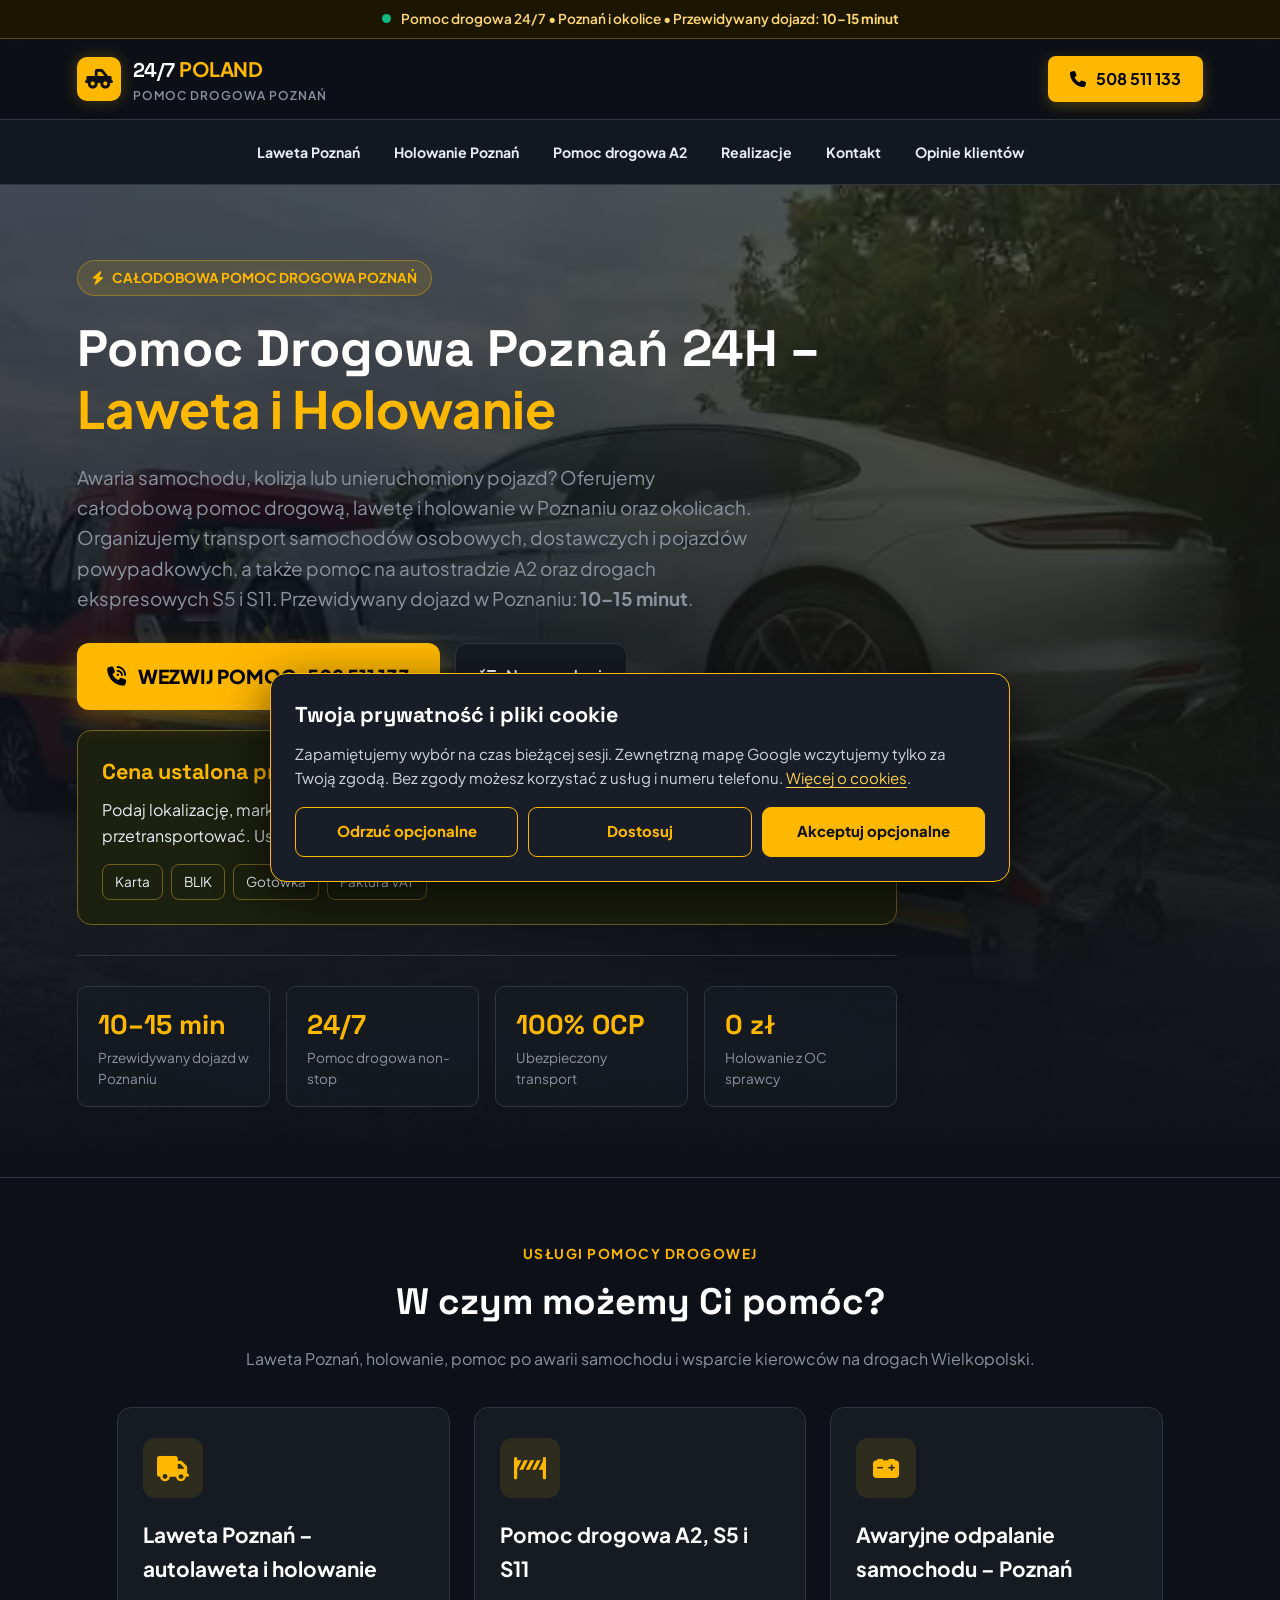
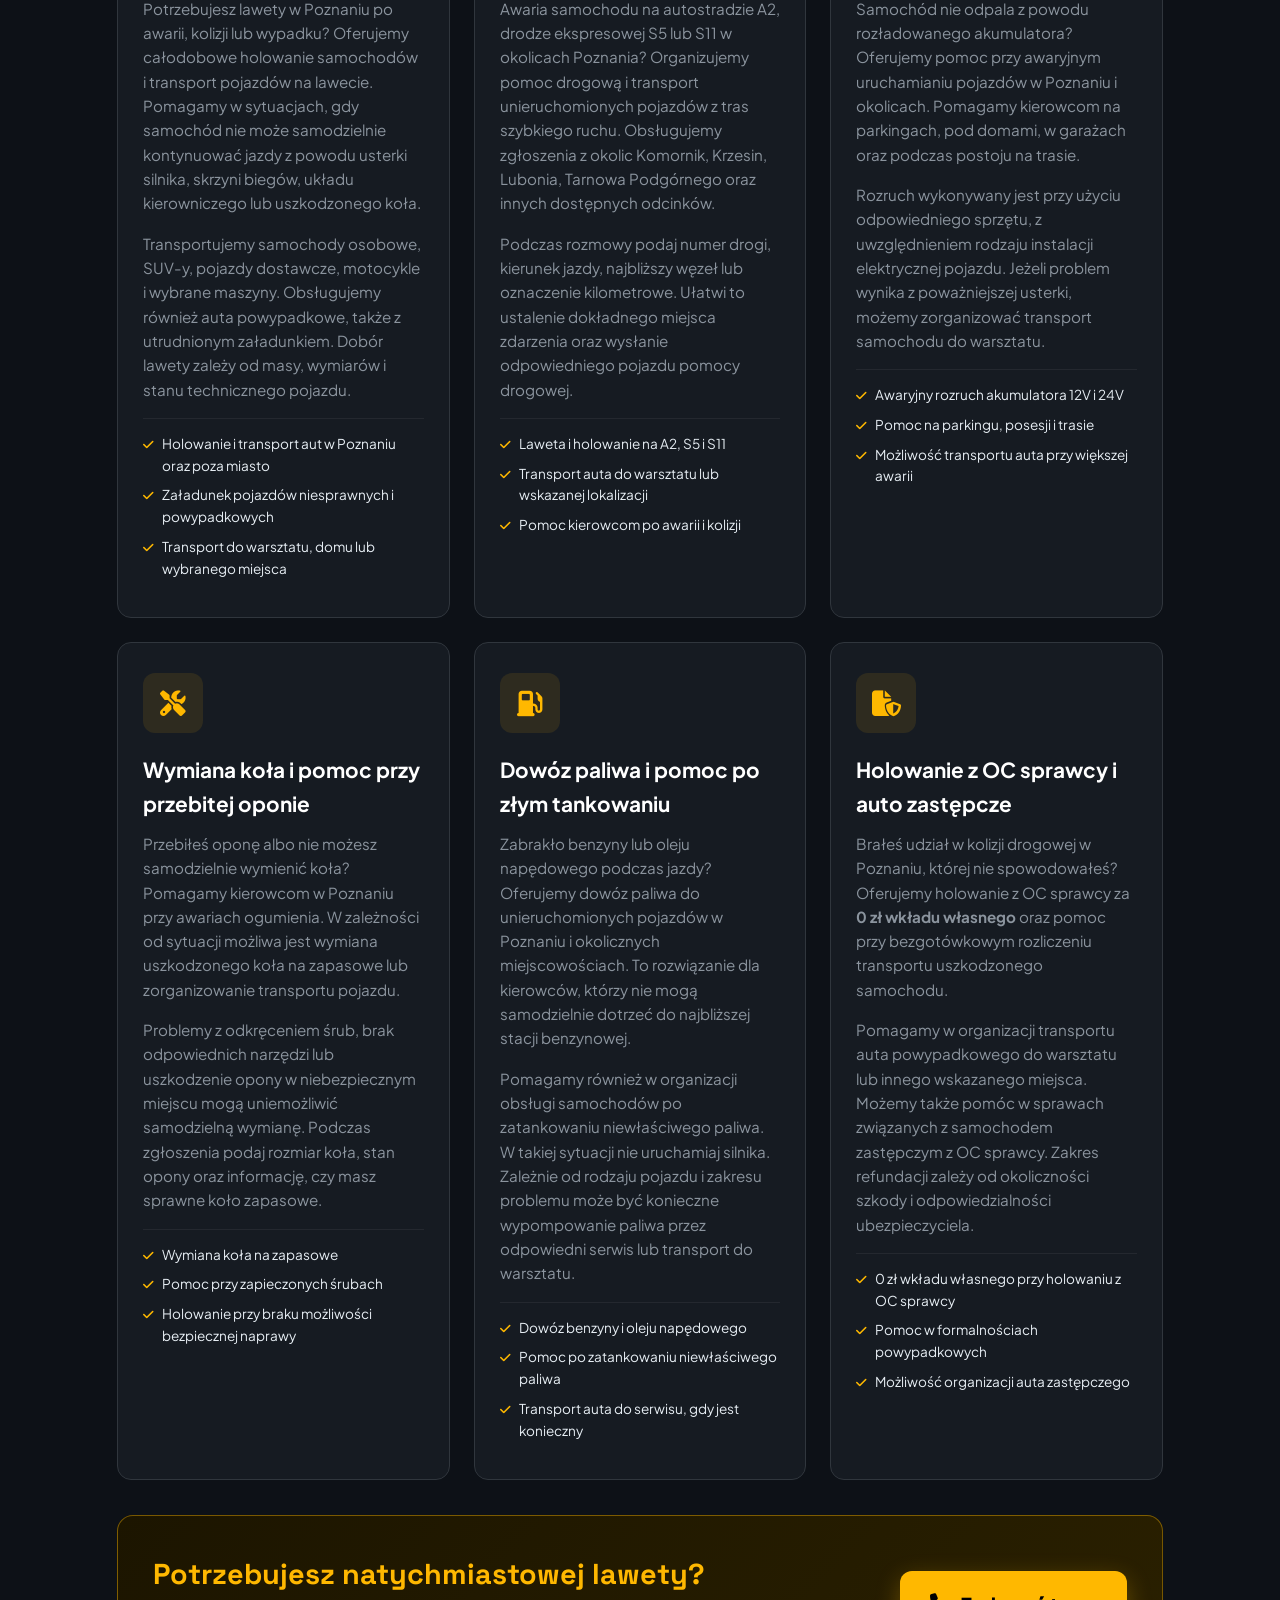
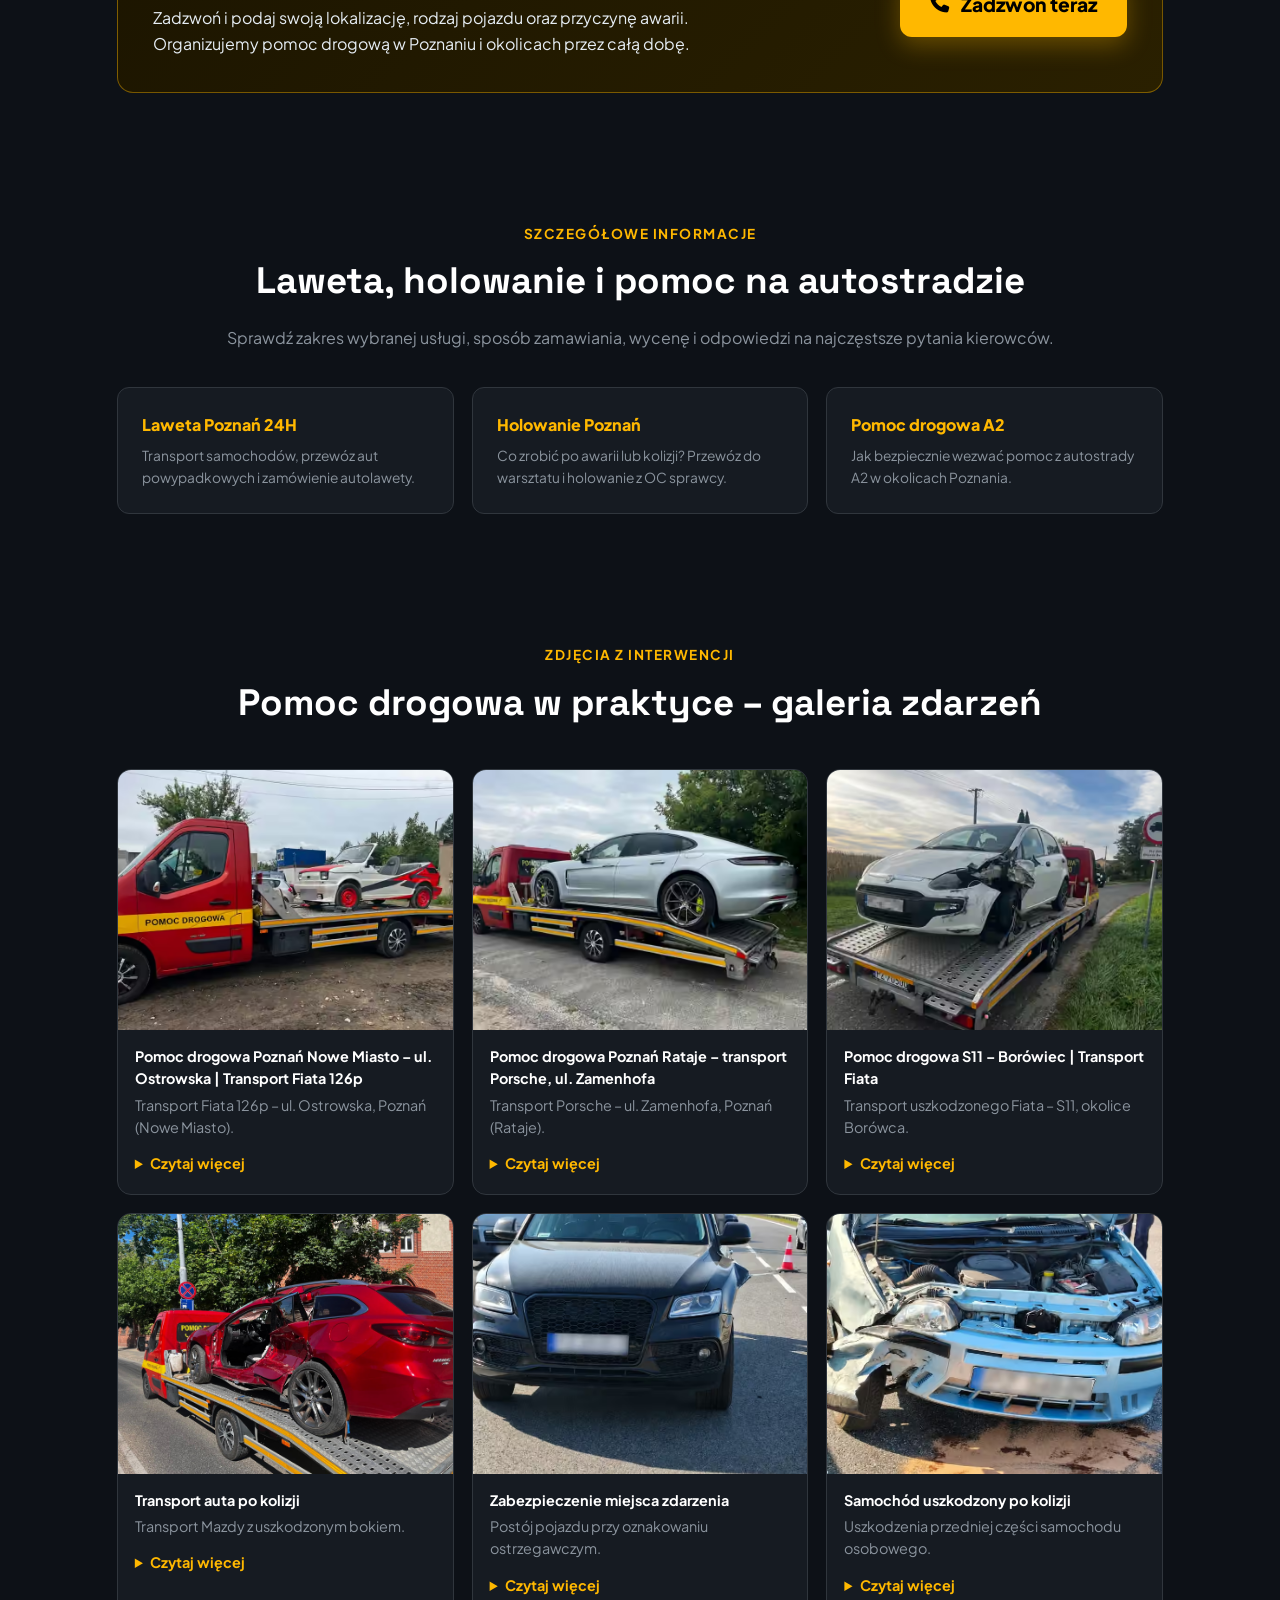
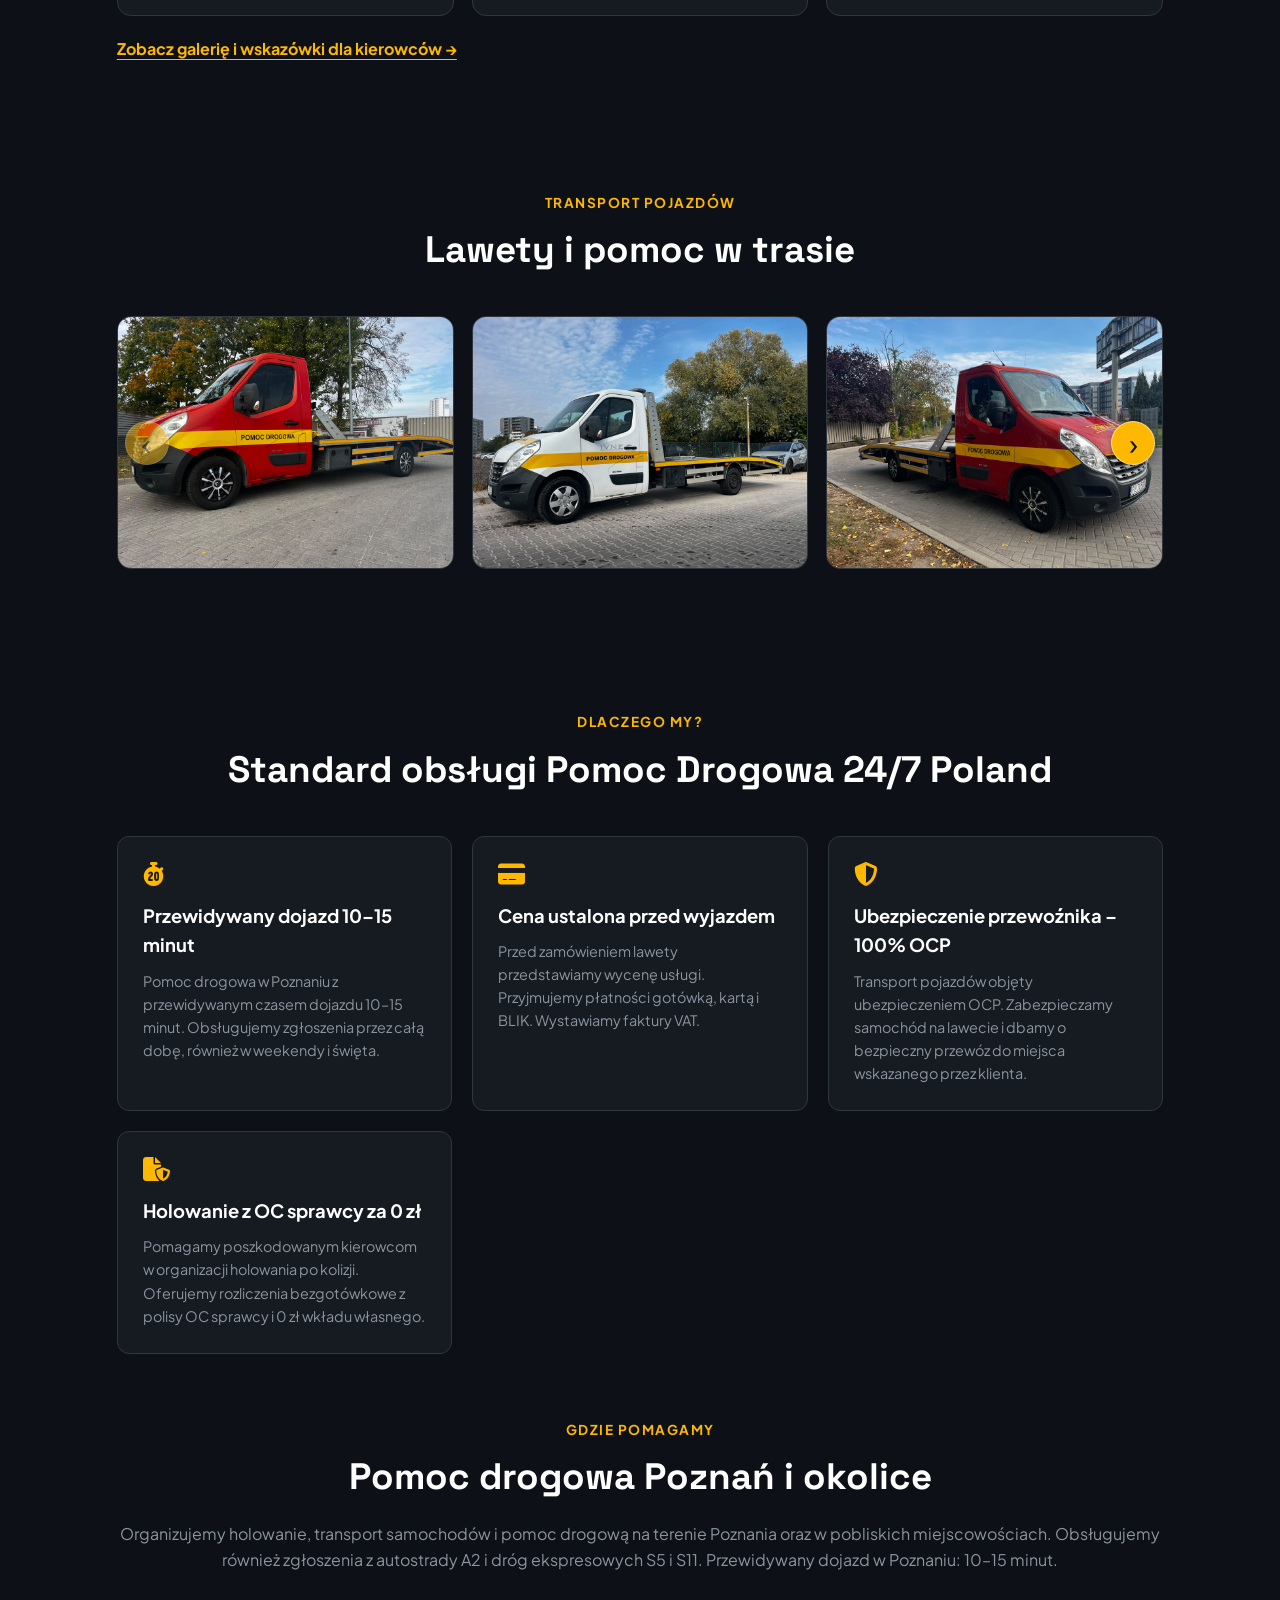
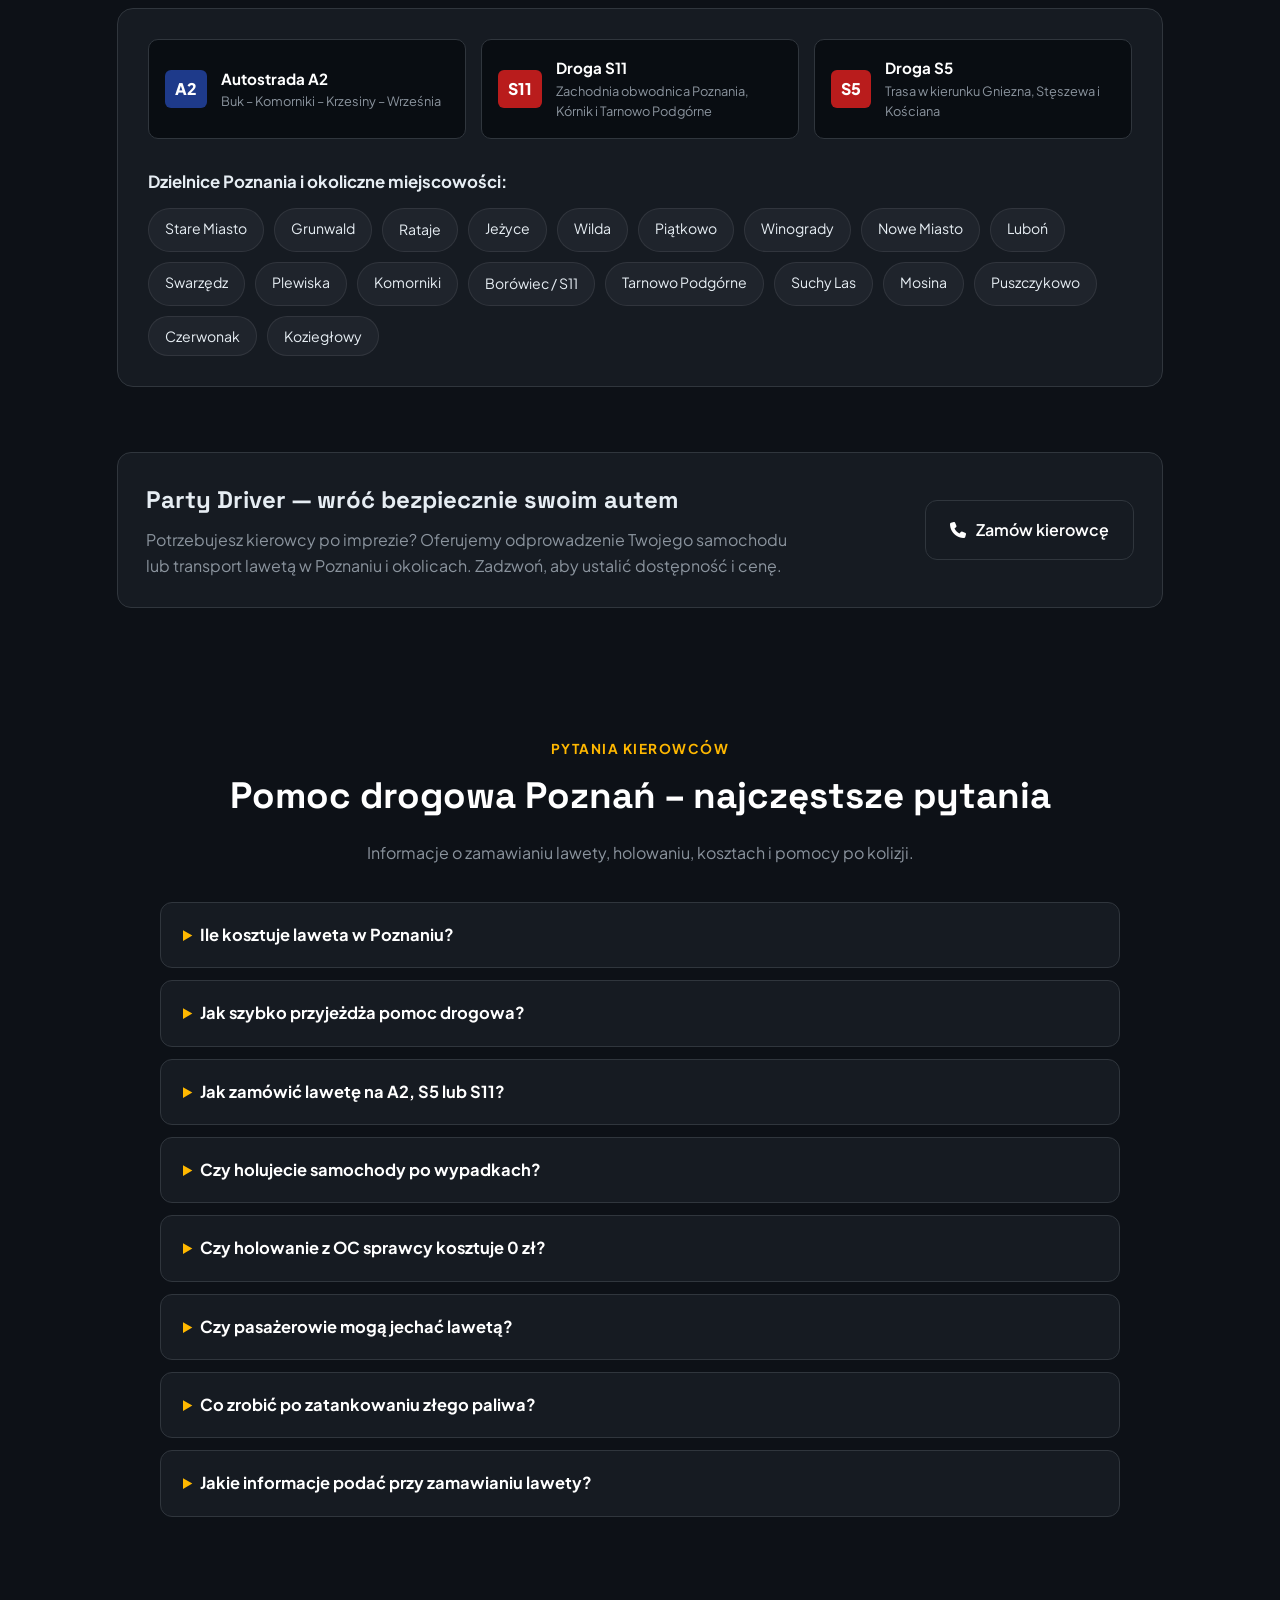
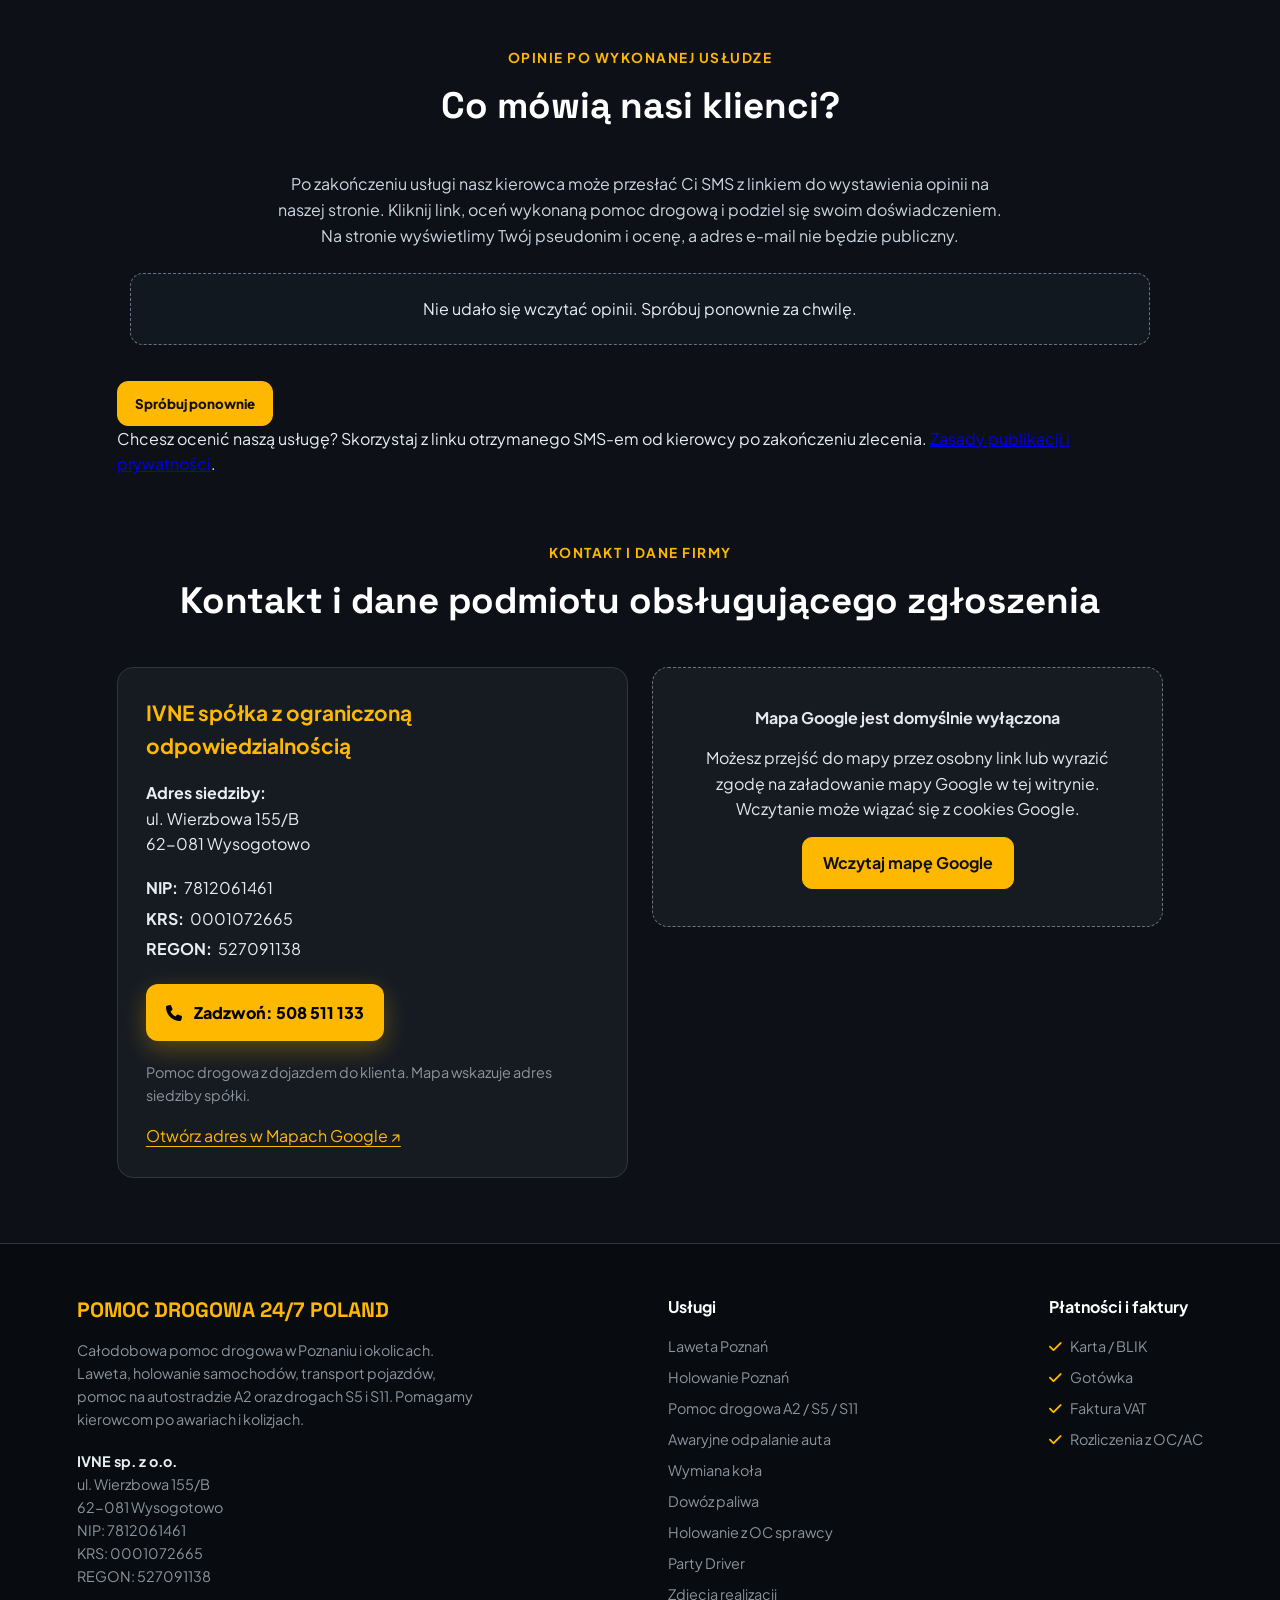
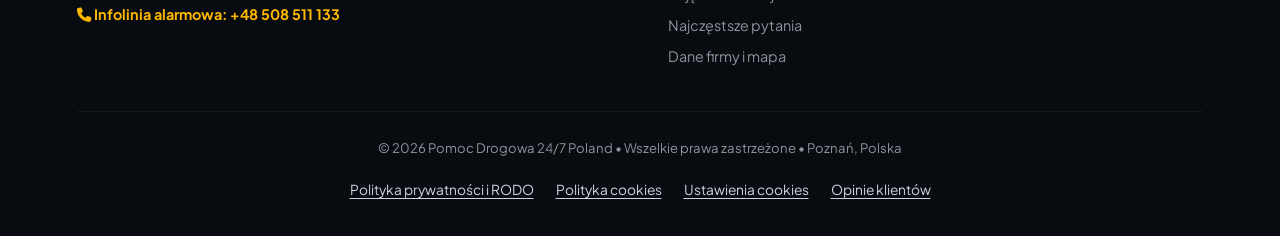
==== index.html @ e34c58c3 "Uprość tekst sekcji opinii dla klientów po usłudze" ====
<!DOCTYPE html>
<html lang="pl">
<head>
    <meta charset="UTF-8">
    <meta name="viewport" content="width=device-width, initial-scale=1.0">

    <title>Pomoc Drogowa Poznań 24H | Laweta i Holowanie</title>
    <meta name="description" content="Pomoc drogowa Poznań 24/7. Laweta, holowanie, pomoc na A2, S5 i S11, awaryjne odpalanie i transport aut. Zadzwoń: 508 511 133.">
    <meta name="robots" content="index, follow">
    <link rel="canonical" href="https://pomocdrogowapoznan24h.pl/">
    <link rel="icon" type="image/svg+xml" href="/favicon.svg">
    <link rel="preload" as="image" href="/images/pomoc-drogowa-poznan-rataje-zamenhofa-transport-porsche.avif" fetchpriority="high">
    <meta name="theme-color" content="#0D1117">
    <meta property="og:type" content="website">
    <meta property="og:locale" content="pl_PL">
    <meta property="og:site_name" content="Pomoc Drogowa 24/7 Poland">
    <meta property="og:title" content="Pomoc Drogowa Poznań 24H | Laweta i Holowanie">
    <meta property="og:description" content="Pomoc drogowa Poznań 24/7. Laweta, holowanie, pomoc na A2, S5 i S11, awaryjne odpalanie i transport aut. Zadzwoń: 508 511 133.">
    <meta property="og:url" content="https://pomocdrogowapoznan24h.pl/">
    <meta property="og:image" content="https://pomocdrogowapoznan24h.pl/images/pomoc-drogowa-zabezpieczenie-drogi.avif">
    <meta name="twitter:card" content="summary">


    <link rel="preconnect" href="https://fonts.googleapis.com">
    <link rel="preconnect" href="https://fonts.gstatic.com" crossorigin>
    <link href="https://fonts.googleapis.com/css2?family=Plus+Jakarta+Sans:wght@400;500;600;700;800&family=Space+Grotesk:wght@600;700&display=swap" rel="stylesheet">
    <link rel="stylesheet" href="https://cdnjs.cloudflare.com/ajax/libs/font-awesome/6.5.1/css/all.min.css">

    <style>
        :root {
            --brand-yellow: #FFB800;
            --brand-yellow-dark: #E0A200;
            --brand-yellow-glow: rgba(255,184,0,.25);
            --bg-dark: #0D1117;
            --bg-card: #161B22;
            --bg-card-hover: #1F242C;
            --text-main: #FFFFFF;
            --text-muted: #8B949E;
            --text-light: #E6EDF3;
            --accent-green: #10B981;
            --border-color: #30363D;
        }

        * {
            margin: 0;
            padding: 0;
            box-sizing: border-box;
            font-family: 'Plus Jakarta Sans', sans-serif;
        }

        html { scroll-behavior: smooth; }
        body {
            background: var(--bg-dark);
            color: var(--text-light);
            line-height: 1.6;
        }

        [id] { scroll-margin-top: 110px; }
        a:focus-visible, summary:focus-visible {
            outline: 3px solid #58a6ff;
            outline-offset: 4px;
        }

        .top-status-bar {
            background: #1c1500;
            border-bottom: 1px solid rgba(255,184,0,.3);
            color: #ffda73;
            padding: 8px 15px;
            font-size: .85rem;
            display: flex;
            justify-content: center;
            align-items: center;
            gap: 10px;
            font-weight: 600;
            text-align: center;
        }

        .pulse-dot {
            width: 9px;
            height: 9px;
            flex-shrink: 0;
            background: var(--accent-green);
            border-radius: 50%;
            animation: pulse-green 1.8s infinite;
        }

        @keyframes pulse-green {
            0% { box-shadow: 0 0 0 0 rgba(16,185,129,.7); }
            70% { box-shadow: 0 0 0 8px rgba(16,185,129,0); }
            100% { box-shadow: 0 0 0 0 rgba(16,185,129,0); }
        }

        header {
            position: sticky;
            top: 0;
            z-index: 1000;
            background: rgba(13,17,23,.95);
            backdrop-filter: blur(10px);
            border-bottom: 1px solid var(--border-color);
            padding: 14px 6%;
            display: flex;
            justify-content: space-between;
            align-items: center;
            gap: 15px;
        }

        .logo-box {
            display: flex;
            align-items: center;
            gap: 12px;
            text-decoration: none;
        }

        .logo-icon {
            background: var(--brand-yellow);
            color: var(--bg-dark);
            width: 44px;
            height: 44px;
            flex-shrink: 0;
            border-radius: 10px;
            display: flex;
            align-items: center;
            justify-content: center;
            font-size: 1.4rem;
            box-shadow: 0 0 15px var(--brand-yellow-glow);
        }

        .logo-text {
            display: flex;
            flex-direction: column;
        }

        .logo-title {
            font-family: 'Space Grotesk', sans-serif;
            font-size: 1.25rem;
            font-weight: 700;
            color: var(--text-main);
            letter-spacing: -.5px;
            text-transform: uppercase;
        }

        .logo-title span { color: var(--brand-yellow); }

        .logo-sub {
            font-size: .75rem;
            color: var(--text-muted);
            font-weight: 600;
            text-transform: uppercase;
            letter-spacing: 1px;
        }

        .btn-call-header {
            background: var(--brand-yellow);
            color: #000;
            padding: 10px 22px;
            border-radius: 8px;
            font-weight: 700;
            text-decoration: none;
            display: flex;
            align-items: center;
            justify-content: center;
            gap: 10px;
            min-height: 44px;
            box-shadow: 0 4px 14px var(--brand-yellow-glow);
        }

        .btn-call-header:hover { background: var(--brand-yellow-dark); }

        .hero {
            padding: 75px 6% 70px;
            background:
                radial-gradient(circle at 80% 20%, rgba(255,184,0,.08), transparent 50%),
                linear-gradient(180deg, rgba(13,17,23,.7), var(--bg-dark)),
                url('/images/pomoc-drogowa-poznan-rataje-zamenhofa-transport-porsche.avif') center/cover no-repeat;
            border-bottom: 1px solid var(--border-color);
        }

        .hero-badge {
            display: inline-flex;
            align-items: center;
            gap: 8px;
            background: rgba(255,184,0,.12);
            border: 1px solid rgba(255,184,0,.35);
            color: var(--brand-yellow);
            padding: 6px 14px;
            border-radius: 30px;
            font-size: .85rem;
            font-weight: 700;
            margin-bottom: 24px;
            text-transform: uppercase;
        }

        .hero-content { max-width: 820px; }

        .hero h1 {
            font-family: 'Space Grotesk', sans-serif;
            font-size: 3.2rem;
            line-height: 1.15;
            color: var(--text-main);
            margin-bottom: 20px;
        }

        .hero h1 span { color: var(--brand-yellow); }

        .hero p {
            font-size: 1.18rem;
            color: var(--text-muted);
            margin-bottom: 30px;
            max-width: 680px;
        }

        .hero-buttons {
            display: flex;
            flex-wrap: wrap;
            gap: 15px;
            margin-bottom: 20px;
        }

        .btn-main-call {
            background: var(--brand-yellow);
            color: #000;
            padding: 18px 30px;
            border-radius: 12px;
            font-size: 1.2rem;
            font-weight: 800;
            text-decoration: none;
            display: inline-flex;
            align-items: center;
            justify-content: center;
            gap: 12px;
            text-align: center;
            box-shadow: 0 8px 25px rgba(255,184,0,.3);
        }

        .btn-main-call:hover { background: var(--brand-yellow-dark); }

        .btn-secondary {
            background: var(--bg-card);
            color: var(--text-main);
            border: 1px solid var(--border-color);
            padding: 16px 24px;
            border-radius: 12px;
            font-size: 1rem;
            font-weight: 600;
            text-decoration: none;
            display: inline-flex;
            align-items: center;
            justify-content: center;
            gap: 10px;
            text-align: center;
        }

        .btn-secondary:hover {
            background: var(--bg-card-hover);
            border-color: var(--brand-yellow);
        }

        .price-box {
            margin-bottom: 30px;
            padding: 24px;
            background: #1c200e;
            border: 1px solid #726021;
            border-radius: 14px;
        }

        .price-box h2 {
            font-family: 'Space Grotesk', sans-serif;
            font-size: 1.35rem;
            color: var(--brand-yellow);
            margin-bottom: 8px;
        }

        .price-box p {
            font-size: 1rem;
            margin-bottom: 16px;
            color: var(--text-light);
        }

        .payment-tags {
            display: flex;
            flex-wrap: wrap;
            gap: 8px;
            list-style: none;
        }

        .payment-tags li {
            padding: 6px 12px;
            border: 1px solid #726021;
            border-radius: 8px;
            font-size: .85rem;
        }

        .hero-metrics {
            display: grid;
            grid-template-columns: repeat(auto-fit,minmax(min(100%,170px),1fr));
            gap: 16px;
            padding-top: 30px;
            border-top: 1px solid var(--border-color);
        }

        .metric-card {
            background: rgba(22,27,34,.8);
            border: 1px solid var(--border-color);
            padding: 16px 20px;
            border-radius: 10px;
        }

        .metric-card .num {
            font-family: 'Space Grotesk', sans-serif;
            font-size: 1.7rem;
            font-weight: 700;
            color: var(--brand-yellow);
        }

        .metric-card .label {
            font-size: .85rem;
            color: var(--text-muted);
        }

        .container {
            max-width: 1200px;
            margin: 0 auto;
            padding: 65px 6%;
        }

        .section-header {
            text-align: center;
            margin-bottom: 36px;
        }

        .section-header .sub-badge {
            color: var(--brand-yellow);
            font-weight: 700;
            font-size: .85rem;
            text-transform: uppercase;
            letter-spacing: 1.5px;
            margin-bottom: 8px;
            display: block;
        }

        .section-header h2 {
            font-family: 'Space Grotesk', sans-serif;
            font-size: 2.3rem;
            color: var(--text-main);
        }

        .section-description {
            margin-top: 14px;
            color: var(--text-muted);
        }

        .services-grid {
            display: grid;
            grid-template-columns: repeat(auto-fit,minmax(min(100%,320px),1fr));
            gap: 24px;
        }

        .service-card {
            background: var(--bg-card);
            border: 1px solid var(--border-color);
            border-radius: 14px;
            padding: 30px 25px;
            transition: border-color .2s;
            min-width: 0;
        }

        .service-card:hover { border-color: var(--brand-yellow); }

        .service-icon-wrap {
            width: 60px;
            height: 60px;
            background: rgba(255,184,0,.1);
            border-radius: 12px;
            display: flex;
            align-items: center;
            justify-content: center;
            font-size: 1.6rem;
            color: var(--brand-yellow);
            margin-bottom: 20px;
        }

        .service-card h3 {
            font-size: 1.3rem;
            margin-bottom: 12px;
            color: var(--text-main);
        }

        .service-card p {
            font-size: .95rem;
            color: var(--text-muted);
            margin-bottom: 16px;
        }

        .service-features {
            list-style: none;
            border-top: 1px solid rgba(255,255,255,.06);
            padding-top: 14px;
        }

        .service-features li {
            font-size: .85rem;
            margin-bottom: 8px;
            display: flex;
            align-items: baseline;
            gap: 8px;
        }

        .service-features i {
            color: var(--brand-yellow);
            font-size: .75rem;
        }

        .callout-banner {
            background: linear-gradient(135deg,#1c1500,#2a2000);
            border: 1px solid rgba(255,184,0,.4);
            border-radius: 16px;
            padding: 35px;
            display: flex;
            flex-wrap: wrap;
            align-items: center;
            justify-content: space-between;
            gap: 25px;
            margin-top: 35px;
        }

        .callout-text h3 {
            font-family: 'Space Grotesk', sans-serif;
            font-size: 1.8rem;
            color: var(--brand-yellow);
            margin-bottom: 8px;
        }

        .callout-text p { max-width: 600px; }

        .fleet-grid {
            display: grid;
            grid-template-columns: repeat(4,minmax(0,1fr));
            gap: 18px;
        }

        .fleet-card {
            overflow: hidden;
            border: 1px solid var(--border-color);
            border-radius: 14px;
            background: var(--bg-card);
        }

        .fleet-card svg,
        .fleet-card img {
            display: block;
            width: 100%;
            height: auto;
            aspect-ratio: 4/3;
            object-fit: cover;
            background: #202b3b;
        }

        .fleet-card figcaption {
            padding: 16px;
            font-size: .95rem;
            font-weight: 700;
        }

        .why-us-grid {
            display: grid;
            grid-template-columns: repeat(auto-fit,minmax(min(100%,260px),1fr));
            gap: 20px;
        }

        .why-box {
            background: var(--bg-card);
            border: 1px solid var(--border-color);
            padding: 25px;
            border-radius: 12px;
        }

        .why-box i {
            color: var(--brand-yellow);
            font-size: 1.5rem;
            margin-bottom: 15px;
        }

        .why-box h3 {
            font-size: 1.15rem;
            margin-bottom: 10px;
            color: var(--text-main);
        }

        .why-box p {
            font-size: .9rem;
            color: var(--text-muted);
        }

        .coverage-container {
            background: var(--bg-card);
            border: 1px solid var(--border-color);
            border-radius: 16px;
            padding: 30px;
        }

        .highway-cards {
            display: grid;
            grid-template-columns: repeat(auto-fit,minmax(min(100%,200px),1fr));
            gap: 15px;
            margin-bottom: 30px;
        }

        .hw-card {
            background: #090d12;
            border: 1px solid var(--border-color);
            border-radius: 10px;
            padding: 16px;
            display: flex;
            align-items: center;
            gap: 14px;
            min-width: 0;
        }

        .hw-badge {
            background: #1e3a8a;
            color: #fff;
            font-weight: 800;
            padding: 6px 10px;
            border-radius: 6px;
            flex-shrink: 0;
        }

        .hw-badge.s-road { background: #b91c1c; }

        .hw-info .title {
            font-weight: 700;
            font-size: .95rem;
            color: var(--text-main);
        }

        .hw-info .desc {
            font-size: .8rem;
            color: var(--text-muted);
        }

        .district-title {
            margin-bottom: 12px;
            font-size: 1.05rem;
        }

        .district-tags {
            display: flex;
            flex-wrap: wrap;
            gap: 10px;
        }

        .d-tag {
            color: var(--text-light);
            background: #1f242c;
            border: 1px solid rgba(255,255,255,.08);
            padding: 8px 16px;
            border-radius: 30px;
            font-size: .88rem;
        }

        a.d-tag { text-decoration: none; display: inline-flex; align-items: center; min-height: 44px; }
        a.d-tag:hover, a.d-tag:focus-visible { color: var(--brand-yellow); border-color: var(--brand-yellow); }

        .party-small {
            display: flex;
            align-items: center;
            justify-content: space-between;
            gap: 24px;
            padding: 28px;
            background: var(--bg-card);
            border: 1px solid var(--border-color);
            border-radius: 14px;
        }

        .party-small h2 {
            font-family: 'Space Grotesk', sans-serif;
            font-size: 1.5rem;
            margin-bottom: 8px;
        }

        .party-small p {
            max-width: 660px;
            color: var(--text-muted);
        }

        .party-small a { flex-shrink: 0; }

        /* FAQ – najczęstsze pytania */
        .faq-list {
            max-width: 960px;
            margin: 0 auto;
            display: grid;
            gap: 12px;
        }

        .faq-item {
            background: var(--bg-card);
            border: 1px solid var(--border-color);
            border-radius: 12px;
            padding: 0 22px;
        }

        .faq-item[open] { border-color: rgba(255,184,0,.6); }

        .faq-item summary {
            cursor: pointer;
            padding: 19px 0;
            font-size: 1.03rem;
            font-weight: 700;
            color: var(--text-main);
        }

        .faq-item summary::marker { color: var(--brand-yellow); }

        .faq-item p {
            padding: 0 0 20px;
            color: var(--text-muted);
        }

        /* Kontakt i mapa */
        .company-grid {
            display: grid;
            grid-template-columns: 1fr 1fr;
            gap: 24px;
            align-items: stretch;
        }

        .company-card {
            background: var(--bg-card);
            border: 1px solid var(--border-color);
            border-radius: 16px;
            padding: 28px;
            min-width: 0;
        }

        .company-card h3 {
            color: var(--brand-yellow);
            font-size: 1.3rem;
            margin-bottom: 18px;
        }

        .company-card address {
            font-style: normal;
            margin-bottom: 18px;
        }

        .company-details { margin-bottom: 22px; }

        .company-details div {
            display: flex;
            flex-wrap: wrap;
            gap: 6px;
            margin-bottom: 5px;
        }

        .company-details dt { font-weight: 700; }

        .company-card .btn-main-call {
            font-size: 1rem;
            padding: 16px 20px;
        }

        .map-note {
            margin-top: 20px;
            margin-bottom: 16px;
            color: var(--text-muted);
            font-size: .9rem;
        }

        .map-link {
            color: var(--brand-yellow);
            text-underline-offset: 4px;
        }

        .company-map {
            display: block;
            width: 100%;
            height: 100%;
            min-height: 420px;
            border: 1px solid var(--border-color);
            border-radius: 16px;
            background: var(--bg-card);
        }

        footer {
            background: #080B0F;
            border-top: 1px solid var(--border-color);
            padding: 50px 6% 30px;
            color: var(--text-muted);
            font-size: .9rem;
        }

        .footer-content {
            display: flex;
            flex-wrap: wrap;
            justify-content: space-between;
            gap: 30px;
            margin-bottom: 35px;
        }

        .footer-brand { max-width: 400px; }

        .footer-brand h3 {
            font-family: 'Space Grotesk', sans-serif;
            color: var(--brand-yellow);
            font-size: 1.3rem;
            margin-bottom: 12px;
        }

        .footer-company {
            margin-top: 18px;
            font-style: normal;
        }

        .footer-company strong { color: var(--text-light); }

        .footer-phone {
            display: inline-block;
            margin-top: 15px;
            color: var(--brand-yellow);
            font-weight: 700;
            text-decoration: none;
        }

        .footer-links h3 {
            color: var(--text-main);
            font-size: 1rem;
            margin-bottom: 15px;
        }

        .footer-links ul { list-style: none; }
        .footer-links li { margin-bottom: 8px; }

        .footer-links a {
            color: var(--text-muted);
            text-decoration: none;
        }

        .footer-links a:hover { color: var(--brand-yellow); }

        .footer-links .fa-check {
            color: var(--brand-yellow);
            margin-right: 6px;
        }

        .footer-bottom {
            border-top: 1px solid rgba(255,255,255,.05);
            padding-top: 25px;
            text-align: center;
            font-size: .82rem;
        }

        .mobile-bottom-bar {
            position: fixed;
            bottom: 0;
            left: 0;
            width: 100%;
            background: var(--brand-yellow);
            padding: 12px 16px;
            padding-bottom: calc(12px + env(safe-area-inset-bottom,0px));
            z-index: 9999;
            box-shadow: 0 -4px 20px rgba(0,0,0,.5);
            display: none;
        }

        .mobile-bottom-bar a {
            color: #000;
            font-size: 1.1rem;
            font-weight: 800;
            text-decoration: none;
            display: flex;
            justify-content: center;
            align-items: center;
            gap: 10px;
            text-align: center;
        }

        @media (max-width: 1000px) {
            .fleet-grid { grid-template-columns: repeat(2,minmax(0,1fr)); }
        }

        @media (max-width: 900px) {
            body { padding-bottom: calc(80px + env(safe-area-inset-bottom,0px)); }
            .hero h1 { font-size: 2.4rem; }
            .mobile-bottom-bar { display: block; }
            header { padding: 12px 5%; }
            .btn-call-header span { display: none; }
        }

        @media (max-width: 800px) {
            .company-grid { grid-template-columns: 1fr; }
            .company-map { height: 340px; min-height: 340px; }
        }

        @media (max-width: 600px) {
            .hero { padding: 45px 5% 50px; }
            .hero h1 { font-size: 1.95rem; }
            .hero p { font-size: 1.05rem; }
            .hero-buttons { flex-direction: column; }
            .btn-main-call, .btn-secondary {
                width: 100%;
                justify-content: center;
            }
            .btn-main-call { font-size: 1rem; padding: 16px; }
            .container { padding: 45px 5%; }
            .section-header h2 { font-size: 1.8rem; }
            .price-box { padding: 20px; }
            .price-box p { font-size: .95rem; }
            .callout-banner { padding: 25px 20px; text-align: center; }
            .callout-text h3 { font-size: 1.5rem; }
            .fleet-grid { grid-template-columns: 1fr; }
            .coverage-container { padding: 20px; }
            .party-small {
                flex-direction: column;
                align-items: stretch;
                padding: 22px;
            }
            .logo-box { gap: 8px; }
            .logo-sub { font-size: .65rem; letter-spacing: .4px; }
            .btn-call-header { padding: 10px 14px; }
            .mobile-bottom-bar a { font-size: 1rem; }
            .company-card { padding: 22px; }
            .faq-item { padding: 0 17px; }
        }

        @media (prefers-reduced-motion: reduce) {
            *, *::before, *::after {
                animation: none !important;
                transition: none !important;
                scroll-behavior: auto !important;
            }
        }
            /* Nawigacja do podstron usług */
        .seo-page-links{display:grid;grid-template-columns:repeat(auto-fit,minmax(min(100%,260px),1fr));gap:18px;margin-top:24px}
        .seo-page-link{display:block;background:var(--bg-card);color:var(--brand-yellow);border:1px solid var(--border-color);padding:24px;border-radius:12px;text-decoration:none;font-weight:800}
        .seo-page-link:hover{border-color:var(--brand-yellow)}
        .seo-page-link small{display:block;margin-top:8px;color:var(--text-muted);font-size:.86rem;font-weight:400;line-height:1.6}
            /* Nawigacja SEO pomiędzy podstronami */
        .subnav{display:flex;flex-wrap:wrap;gap:10px;align-items:center;justify-content:center;padding:12px 6%;background:#111820;border-bottom:1px solid var(--border-color)}
        .subnav a{color:var(--text-light);text-decoration:none;font-size:.88rem;font-weight:700;padding:9px 12px;border-radius:8px}
        .subnav a:hover{background:rgba(255,184,0,.14);color:var(--brand-yellow)}
        @media(max-width:600px){.subnav{padding:8px 5%;gap:3px;justify-content:flex-start}.subnav a{font-size:.8rem;padding:8px}}

/* Galeria autentycznych zdjęć - responsywne obrazy */
.realization-grid{display:grid;grid-template-columns:repeat(3,minmax(0,1fr));gap:18px;margin-top:26px}
.realization-card{margin:0;background:var(--bg-card);border:1px solid var(--border-color);border-radius:14px;overflow:hidden;min-width:0}
.realization-card img{display:block;width:100%;height:260px;object-fit:cover;object-position:center 30%;background:#1b232c}
.realization-card figcaption{padding:15px 17px;line-height:1.55;color:var(--text-light);font-size:.9rem}
.realization-card figcaption strong{display:block;color:#fff;margin-bottom:4px}
.realization-card figcaption span{color:var(--text-muted)}
/* Krótkie podpisy i rozwijane szczegóły realizacji, bez usuwania treści z HTML. */
.realization-card figcaption strong,
.realization-card figcaption .realization-intro {
  display:block;
  white-space:normal;
  overflow-wrap:break-word;
  word-break:normal;
  hyphens:auto;
}
.realization-card figcaption .realization-intro {color:var(--text-muted)}
.realization-more {margin-top:10px}
.realization-more summary {
  display:list-item;
  list-style-position:inside;
  color:var(--brand-yellow);
  font-weight:700;
  cursor:pointer;
  padding:4px 0;
  white-space:normal;
}
.realization-more summary:focus-visible {outline:2px solid var(--brand-yellow);outline-offset:3px}
.realization-card figcaption .realization-more summary span {color:var(--brand-yellow)}
.realization-more[open] .more-open {display:none}
.realization-more:not([open]) .more-close {display:none}
.realization-more-body {padding-top:5px;color:var(--text-muted);overflow-wrap:break-word;hyphens:auto}
.realization-more-body p {margin:0 0 10px;line-height:1.55}
.realization-more-body p:last-child {margin-bottom:0}
.realization-more-body a {color:var(--brand-yellow);text-decoration:underline}
.realization-link{display:inline-block;color:var(--brand-yellow);font-weight:700;text-underline-offset:4px;margin-top:20px}
.realization-grid.two{grid-template-columns:repeat(2,minmax(0,1fr))}
.realization-grid.single{grid-template-columns:minmax(0,470px)}
.realization-grid.four{grid-template-columns:repeat(2,minmax(0,1fr))}
.realization-grid.five{grid-template-columns:repeat(2,minmax(0,1fr))}
.realization-grid.five .realization-card:last-child{grid-column:1 / -1;width:calc(50% - 9px);justify-self:center}
.realization-grid.six{grid-template-columns:repeat(3,minmax(0,1fr))}
@media(max-width:850px){.realization-grid.six{grid-template-columns:repeat(2,minmax(0,1fr))}}
@media(max-width:590px){.realization-grid.six{grid-template-columns:1fr}}

@media(max-width:850px){.realization-grid{grid-template-columns:repeat(2,minmax(0,1fr))}}
@media(max-width:590px){.realization-grid,.realization-grid.two,.realization-grid.single,.realization-grid.four,.realization-grid.five{grid-template-columns:1fr}.realization-grid.five .realization-card:last-child{grid-column:auto;width:100%}.realization-card img{height:240px}}
.map-consent-shell{width:100%;height:100%;min-height:420px}.map-consent-shell .company-map{width:100%;height:100%;min-height:420px}

        /* Galeria lawet: przewijanie gestem, klawiaturą i strzałkami. */
        .fleet-gallery { position: relative; }
        #fleet-track {
            display: flex;
            gap: 18px;
            overflow-x: auto;
            scroll-snap-type: x mandatory;
            scrollbar-width: thin;
            scrollbar-color: var(--brand-yellow) var(--bg-card);
            padding-bottom: 12px;
        }
        #fleet-track .fleet-card {
            flex: 0 0 calc((100% - 36px) / 3);
            min-width: 0;
            margin: 0;
            scroll-snap-align: start;
        }
        #fleet-track:focus-visible,
        .fleet-arrow:focus-visible { outline: 3px solid #58a6ff; outline-offset: 3px; }
        .fleet-arrow {
            position: absolute;
            top: calc(50% - 6px);
            transform: translateY(-50%);
            z-index: 2;
            width: 44px;
            height: 44px;
            border: 1px solid rgba(255,255,255,.5);
            border-radius: 50%;
            background: var(--brand-yellow);
            color: #111;
            font-size: 30px;
            line-height: 1;
            cursor: pointer;
            box-shadow: 0 2px 12px rgba(0,0,0,.45);
        }
        .fleet-arrow[hidden] { display: none; }
        .fleet-arrow:disabled { opacity: .45; cursor: default; }
        .fleet-arrow-prev { left: 8px; }
        .fleet-arrow-next { right: 8px; }
        @media (max-width: 1000px) {
            #fleet-track .fleet-card { flex-basis: calc((100% - 18px) / 2); }
        }
        @media (max-width: 600px) {
            #fleet-track .fleet-card { flex-basis: 100%; }
        }

    </style>
<link rel="stylesheet" href="/mobile-optimizations.css">
    <script type="application/ld+json">{"@context":"https://schema.org","@type":"WebSite","name":"Pomoc Drogowa 24/7 Poland","url":"https://pomocdrogowapoznan24h.pl/","inLanguage":"pl-PL"}</script>
<link rel="stylesheet" href="/site-privacy.css">
<script src="/site-privacy.js" defer></script>
</head>

<body id="poczatek">

    <!-- Ilustracje lawet -->
    <svg xmlns="http://www.w3.org/2000/svg"
         width="0" height="0" aria-hidden="true"
         style="position:absolute;overflow:hidden">
        <defs>
            <symbol id="tow-truck" viewBox="0 0 640 480">
                <rect width="640" height="480" fill="#202b3b"/>
                <circle cx="510" cy="100" r="58" fill="#33445c"/>
                <path d="M0 280V200H65V165H125V225H185V140H260V210H330V170H410V225H480V150H555V205H640V280Z" fill="#29394c"/>
                <path d="M0 370H640V480H0Z" fill="#151e2b"/>
                <path d="M30 425H115M170 425H255M310 425H395M450 425H535M590 425H640" stroke="#728096" stroke-width="5"/>
                <ellipse cx="320" cy="372" rx="265" ry="19" fill="#0c121d"/>
                <path d="M45 306H385L438 319V342H45Z" fill="#a3b1c1"/>
                <path d="M54 308H382" stroke="#e6edf3" stroke-width="7"/>
                <path d="M60 323H386" stroke="#576778" stroke-width="9"/>
                <path d="M388 242Q388 224 408 224H492L550 277L575 289V342H388Z" fill="currentColor" stroke="#0d1725" stroke-width="5"/>
                <path d="M414 241H482L520 278H414Z" fill="#153d58"/>
                <path d="M425 246H475L503 273H425Z" fill="#7cbed5"/>
                <path d="M490 239L535 279H551L506 239Z" fill="#183b51"/>
                <rect x="418" y="208" width="43" height="13" rx="4" fill="#ffb800"/>
                <path d="M548 300H573V313H548Z" fill="#fff3c9"/>
                <path d="M47 344H540" stroke="#111c2b" stroke-width="14"/>
                <g fill="#0b111a" stroke="#344254" stroke-width="5">
                    <circle cx="148" cy="345" r="34"/>
                    <circle cx="335" cy="345" r="34"/>
                    <circle cx="506" cy="345" r="34"/>
                </g>
                <g fill="#bcc9d7" stroke="#6e8297" stroke-width="6">
                    <circle cx="148" cy="345" r="16"/>
                    <circle cx="335" cy="345" r="16"/>
                    <circle cx="506" cy="345" r="16"/>
                </g>
                <path d="M76 292H358" stroke="#ffb800" stroke-width="5"/>
            </symbol>
        </defs>
    </svg>

    <!-- PASEK INFORMACYJNY -->
    <div class="top-status-bar">
        <span class="pulse-dot"></span>
        <span>
            Pomoc drogowa 24/7 &bull;
            Poznań i okolice &bull;
            Przewidywany dojazd:
            <strong>10–15 minut</strong>
        </span>
    </div>

    <!-- NAGŁÓWEK -->
    <header>
        <a href="#poczatek" class="logo-box"
           aria-label="24/7 Poland — początek strony">
            <div class="logo-icon">
                <i class="fa-solid fa-truck-pickup" aria-hidden="true"></i>
            </div>
            <div class="logo-text">
                <div class="logo-title">24/7 <span>Poland</span></div>
                <div class="logo-sub">Pomoc Drogowa Poznań</div>
            </div>
        </a>

        <div class="header-actions">
            <a href="tel:+48508511133" class="btn-call-header"
               aria-label="Zadzwoń: 508 511 133">
                <i class="fa-solid fa-phone" aria-hidden="true"></i>
                <span>508 511 133</span>
            </a>
        </div>
    </header>

    <nav class="subnav" aria-label="Główne usługi pomocy drogowej">
        <a href="/laweta-poznan.html">Laweta Poznań</a>
        <a href="/holowanie-poznan.html">Holowanie Poznań</a>
        <a href="/pomoc-drogowa-a2.html">Pomoc drogowa A2</a>
        <a href="/realizacje-pomoc-drogowa-poznan.html">Realizacje</a>
        <a href="#kontakt">Kontakt</a>
        <a href="#opinie">Opinie klientów</a>
    </nav>

    <main>

        <!-- SEKCJA GŁÓWNA SEO -->
        <section class="hero">
            <div class="hero-badge">
                <i class="fa-solid fa-bolt" aria-hidden="true"></i>
                Całodobowa pomoc drogowa Poznań
            </div>

            <div class="hero-content">

                <h1>
                    Pomoc Drogowa Poznań 24H –
                    <span>Laweta i Holowanie</span>
                </h1>

                <p>
                    Awaria samochodu, kolizja lub unieruchomiony pojazd?
                    Oferujemy całodobową pomoc drogową, lawetę i holowanie
                    w Poznaniu oraz okolicach. Organizujemy transport
                    samochodów osobowych, dostawczych i pojazdów
                    powypadkowych, a także pomoc na autostradzie A2
                    oraz drogach ekspresowych S5 i S11.
                    Przewidywany dojazd w Poznaniu:
                    <strong>10–15 minut</strong>.
                </p>

                <div class="hero-buttons">
                    <a href="tel:+48508511133" class="btn-main-call">
                        <i class="fa-solid fa-phone-volume" aria-hidden="true"></i>
                        WEZWIJ POMOC: 508 511 133
                    </a>
                    <a href="#uslugi" class="btn-secondary">
                        <i class="fa-solid fa-list-check" aria-hidden="true"></i>
                        Nasze usługi
                    </a>
                </div>

                <div class="price-box">
                    <h2>Cena ustalona przed wyjazdem</h2>
                    <p>
                        Podaj lokalizację, markę i model samochodu
                        oraz miejsce, do którego chcesz go przetransportować.
                        Ustalimy cenę usługi przed wysłaniem lawety.
                    </p>
                    <ul class="payment-tags" aria-label="Płatności i faktury">
                        <li>Karta</li>
                        <li>BLIK</li>
                        <li>Gotówka</li>
                        <li>Faktura VAT</li>
                    </ul>
                </div>

                <div class="hero-metrics">
                    <div class="metric-card">
                        <div class="num">10–15 min</div>
                        <div class="label">Przewidywany dojazd w Poznaniu</div>
                    </div>
                    <div class="metric-card">
                        <div class="num">24/7</div>
                        <div class="label">Pomoc drogowa non-stop</div>
                    </div>
                    <div class="metric-card">
                        <div class="num">100% OCP</div>
                        <div class="label">Ubezpieczony transport</div>
                    </div>
                    <div class="metric-card">
                        <div class="num">0 zł</div>
                        <div class="label">Holowanie z OC sprawcy</div>
                    </div>
                </div>
            </div>
        </section>

        <!-- ETAP 1: ROZBUDOWANE OPISY SZEŚCIU USŁUG -->
        <section class="container" id="uslugi">
            <div class="section-header">
                <span class="sub-badge">Usługi pomocy drogowej</span>
                <h2>W czym możemy Ci pomóc?</h2>
                <p class="section-description">
                    Laweta Poznań, holowanie, pomoc po awarii samochodu
                    i wsparcie kierowców na drogach Wielkopolski.
                </p>
            </div>

            <div class="services-grid">

                <!-- USŁUGA 1 -->
                <article class="service-card">
                    <div class="service-icon-wrap">
                        <i class="fa-solid fa-truck" aria-hidden="true"></i>
                    </div>

                    <h3>Laweta Poznań – autolaweta i holowanie</h3>

                    <p>
                        Potrzebujesz lawety w Poznaniu po awarii,
                        kolizji lub wypadku? Oferujemy całodobowe
                        holowanie samochodów i transport pojazdów
                        na lawecie. Pomagamy w sytuacjach, gdy samochód
                        nie może samodzielnie kontynuować jazdy
                        z powodu usterki silnika, skrzyni biegów,
                        układu kierowniczego lub uszkodzonego koła.
                    </p>

                    <p>
                        Transportujemy samochody osobowe, SUV-y,
                        pojazdy dostawcze, motocykle i wybrane maszyny.
                        Obsługujemy również auta powypadkowe,
                        także z utrudnionym załadunkiem.
                        Dobór lawety zależy od masy, wymiarów
                        i stanu technicznego pojazdu.
                    </p>

                    <ul class="service-features">
                        <li>
                            <i class="fa-solid fa-check" aria-hidden="true"></i>
                            Holowanie i transport aut w Poznaniu oraz poza miasto
                        </li>
                        <li>
                            <i class="fa-solid fa-check" aria-hidden="true"></i>
                            Załadunek pojazdów niesprawnych i powypadkowych
                        </li>
                        <li>
                            <i class="fa-solid fa-check" aria-hidden="true"></i>
                            Transport do warsztatu, domu lub wybranego miejsca
                        </li>
                    </ul>
                </article>

                <!-- USŁUGA 2 -->
                <article class="service-card">
                    <div class="service-icon-wrap">
                        <i class="fa-solid fa-road-barrier" aria-hidden="true"></i>
                    </div>

                    <h3>Pomoc drogowa A2, S5 i S11</h3>

                    <p>
                        Awaria samochodu na autostradzie A2,
                        drodze ekspresowej S5 lub S11
                        w okolicach Poznania?
                        Organizujemy pomoc drogową i transport
                        unieruchomionych pojazdów z tras szybkiego ruchu.
                        Obsługujemy zgłoszenia z okolic Komornik,
                        Krzesin, Lubonia, Tarnowa Podgórnego
                        oraz innych dostępnych odcinków.
                    </p>

                    <p>
                        Podczas rozmowy podaj numer drogi, kierunek jazdy,
                        najbliższy węzeł lub oznaczenie kilometrowe.
                        Ułatwi to ustalenie dokładnego miejsca zdarzenia
                        oraz wysłanie odpowiedniego pojazdu pomocy drogowej.
                    </p>

                    <ul class="service-features">
                        <li>
                            <i class="fa-solid fa-check" aria-hidden="true"></i>
                            Laweta i holowanie na A2, S5 i S11
                        </li>
                        <li>
                            <i class="fa-solid fa-check" aria-hidden="true"></i>
                            Transport auta do warsztatu lub wskazanej lokalizacji
                        </li>
                        <li>
                            <i class="fa-solid fa-check" aria-hidden="true"></i>
                            Pomoc kierowcom po awarii i kolizji
                        </li>
                    </ul>
                </article>

                <!-- USŁUGA 3 -->
                <article class="service-card">
                    <div class="service-icon-wrap">
                        <i class="fa-solid fa-car-battery" aria-hidden="true"></i>
                    </div>

                    <h3>Awaryjne odpalanie samochodu – Poznań</h3>

                    <p>
                        Samochód nie odpala z powodu rozładowanego
                        akumulatora? Oferujemy pomoc przy awaryjnym
                        uruchamianiu pojazdów w Poznaniu i okolicach.
                        Pomagamy kierowcom na parkingach,
                        pod domami, w garażach oraz podczas postoju
                        na trasie.
                    </p>

                    <p>
                        Rozruch wykonywany jest przy użyciu odpowiedniego
                        sprzętu, z uwzględnieniem rodzaju instalacji
                        elektrycznej pojazdu. Jeżeli problem wynika
                        z poważniejszej usterki, możemy zorganizować
                        transport samochodu do warsztatu.
                    </p>

                    <ul class="service-features">
                        <li>
                            <i class="fa-solid fa-check" aria-hidden="true"></i>
                            Awaryjny rozruch akumulatora 12V i 24V
                        </li>
                        <li>
                            <i class="fa-solid fa-check" aria-hidden="true"></i>
                            Pomoc na parkingu, posesji i trasie
                        </li>
                        <li>
                            <i class="fa-solid fa-check" aria-hidden="true"></i>
                            Możliwość transportu auta przy większej awarii
                        </li>
                    </ul>
                </article>

                <!-- USŁUGA 4 -->
                <article class="service-card">
                    <div class="service-icon-wrap">
                        <i class="fa-solid fa-screwdriver-wrench" aria-hidden="true"></i>
                    </div>

                    <h3>Wymiana koła i pomoc przy przebitej oponie</h3>

                    <p>
                        Przebiłeś oponę albo nie możesz samodzielnie
                        wymienić koła? Pomagamy kierowcom w Poznaniu
                        przy awariach ogumienia.
                        W zależności od sytuacji możliwa jest
                        wymiana uszkodzonego koła na zapasowe
                        lub zorganizowanie transportu pojazdu.
                    </p>

                    <p>
                        Problemy z odkręceniem śrub,
                        brak odpowiednich narzędzi lub uszkodzenie
                        opony w niebezpiecznym miejscu mogą uniemożliwić
                        samodzielną wymianę.
                        Podczas zgłoszenia podaj rozmiar koła,
                        stan opony oraz informację, czy masz
                        sprawne koło zapasowe.
                    </p>

                    <ul class="service-features">
                        <li>
                            <i class="fa-solid fa-check" aria-hidden="true"></i>
                            Wymiana koła na zapasowe
                        </li>
                        <li>
                            <i class="fa-solid fa-check" aria-hidden="true"></i>
                            Pomoc przy zapieczonych śrubach
                        </li>
                        <li>
                            <i class="fa-solid fa-check" aria-hidden="true"></i>
                            Holowanie przy braku możliwości bezpiecznej naprawy
                        </li>
                    </ul>
                </article>

                <!-- USŁUGA 5 -->
                <article class="service-card">
                    <div class="service-icon-wrap">
                        <i class="fa-solid fa-gas-pump" aria-hidden="true"></i>
                    </div>

                    <h3>Dowóz paliwa i pomoc po złym tankowaniu</h3>

                    <p>
                        Zabrakło benzyny lub oleju napędowego
                        podczas jazdy? Oferujemy dowóz paliwa
                        do unieruchomionych pojazdów
                        w Poznaniu i okolicznych miejscowościach.
                        To rozwiązanie dla kierowców,
                        którzy nie mogą samodzielnie dotrzeć
                        do najbliższej stacji benzynowej.
                    </p>

                    <p>
                        Pomagamy również w organizacji obsługi
                        samochodów po zatankowaniu niewłaściwego paliwa.
                        W takiej sytuacji nie uruchamiaj silnika.
                        Zależnie od rodzaju pojazdu i zakresu problemu
                        może być konieczne wypompowanie paliwa
                        przez odpowiedni serwis lub transport do warsztatu.
                    </p>

                    <ul class="service-features">
                        <li>
                            <i class="fa-solid fa-check" aria-hidden="true"></i>
                            Dowóz benzyny i oleju napędowego
                        </li>
                        <li>
                            <i class="fa-solid fa-check" aria-hidden="true"></i>
                            Pomoc po zatankowaniu niewłaściwego paliwa
                        </li>
                        <li>
                            <i class="fa-solid fa-check" aria-hidden="true"></i>
                            Transport auta do serwisu, gdy jest konieczny
                        </li>
                    </ul>
                </article>

                <!-- USŁUGA 6 -->
                <article class="service-card">
                    <div class="service-icon-wrap">
                        <i class="fa-solid fa-file-shield" aria-hidden="true"></i>
                    </div>

                    <h3>Holowanie z OC sprawcy i auto zastępcze</h3>

                    <p>
                        Brałeś udział w kolizji drogowej w Poznaniu,
                        której nie spowodowałeś?
                        Oferujemy holowanie z OC sprawcy
                        za <strong>0 zł wkładu własnego</strong>
                        oraz pomoc przy bezgotówkowym rozliczeniu
                        transportu uszkodzonego samochodu.
                    </p>

                    <p>
                        Pomagamy w organizacji transportu
                        auta powypadkowego do warsztatu
                        lub innego wskazanego miejsca.
                        Możemy także pomóc w sprawach związanych
                        z samochodem zastępczym z OC sprawcy.
                        Zakres refundacji zależy od okoliczności szkody
                        i odpowiedzialności ubezpieczyciela.
                    </p>

                    <ul class="service-features">
                        <li>
                            <i class="fa-solid fa-check" aria-hidden="true"></i>
                            0 zł wkładu własnego przy holowaniu z OC sprawcy
                        </li>
                        <li>
                            <i class="fa-solid fa-check" aria-hidden="true"></i>
                            Pomoc w formalnościach powypadkowych
                        </li>
                        <li>
                            <i class="fa-solid fa-check" aria-hidden="true"></i>
                            Możliwość organizacji auta zastępczego
                        </li>
                    </ul>
                </article>

            </div>

            <div class="callout-banner">
                <div class="callout-text">
                    <h3>Potrzebujesz natychmiastowej lawety?</h3>
                    <p>
                        Zadzwoń i podaj swoją lokalizację,
                        rodzaj pojazdu oraz przyczynę awarii.
                        Organizujemy pomoc drogową w Poznaniu
                        i okolicach przez całą dobę.
                    </p>
                </div>
                <a href="tel:+48508511133" class="btn-main-call">
                    <i class="fa-solid fa-phone" aria-hidden="true"></i>
                    Zadzwoń teraz
                </a>
            </div>
        </section>

        <!-- Linkowanie wewnętrzne do stron usług -->
        <section class="container" id="szczegolowe-uslugi">
            <div class="section-header">
                <span class="sub-badge">Szczegółowe informacje</span>
                <h2>Laweta, holowanie i pomoc na autostradzie</h2>
                <p class="section-description">Sprawdź zakres wybranej usługi, sposób zamawiania, wycenę i odpowiedzi na najczęstsze pytania kierowców.</p>
            </div>
            <nav class="seo-page-links" aria-label="Szczegółowe strony usług">
                <a class="seo-page-link" href="/laweta-poznan.html">Laweta Poznań 24H
                    <small>Transport samochodów, przewóz aut powypadkowych i zamówienie autolawety.</small>
                </a>
                <a class="seo-page-link" href="/holowanie-poznan.html">Holowanie Poznań
                    <small>Co zrobić po awarii lub kolizji? Przewóz do warsztatu i holowanie z OC sprawcy.</small>
                </a>
                <a class="seo-page-link" href="/pomoc-drogowa-a2.html">Pomoc drogowa A2
                    <small>Jak bezpiecznie wezwać pomoc z autostrady A2 w okolicach Poznania.</small>
                </a>
            </nav>
        </section>

        <!-- GALERIA PRAWDZIWYCH SYTUACJI DROGOWYCH -->
        <section class="container" id="realizacje">
            <div class="section-header">
                <span class="sub-badge">Zdjęcia z interwencji</span>
                <h2>Pomoc drogowa w praktyce – galeria zdarzeń</h2>
                
            </div>
            <div class="realization-grid six">
                <figure class="realization-card" id="realizacja-ostrowska-poznan"><img src="/images/pomoc-drogowa-poznan-ostrowska-transport-fiata-126p.avif" alt="Transport Fiata 126p na lawecie przy ul. Ostrowskiej w Poznaniu, Nowe Miasto" width="800" height="600" loading="lazy" decoding="async"><figcaption><strong>Pomoc drogowa Poznań Nowe Miasto – ul. Ostrowska | Transport Fiata 126p</strong><span class="realization-intro">Transport Fiata 126p – ul. Ostrowska, Poznań (Nowe Miasto).</span><details class="realization-more"><summary><span class="more-open">Czytaj więcej</span><span class="more-close">Zwiń opis</span></summary><div class="realization-more-body"><p>Transport Fiata 126p na lawecie przy ul. Ostrowskiej w Poznaniu. Lokalizacja: dawna dzielnica Nowe Miasto, rejon osiedla Szczepankowo–Spławie–Krzesinki.</p></div></details></figcaption></figure>
                <figure class="realization-card" id="realizacja-zamenhofa-rataje"><img src="/images/pomoc-drogowa-poznan-rataje-zamenhofa-transport-porsche.avif" alt="Pomoc drogowa Poznań Rataje, ul. Zamenhofa – transport Porsche na lawecie" width="800" height="600" loading="lazy" decoding="async"><figcaption><strong>Pomoc drogowa Poznań Rataje – transport Porsche, ul. Zamenhofa</strong><span class="realization-intro">Transport Porsche – ul. Zamenhofa, Poznań (Rataje).</span><details class="realization-more"><summary><span class="more-open">Czytaj więcej</span><span class="more-close">Zwiń opis</span></summary><div class="realization-more-body"><p>Transport Porsche na lawecie przy ul. Zamenhofa w Poznaniu, w rejonie Rataj (Nowe Miasto).</p></div></details></figcaption></figure>
                <figure class="realization-card"><img src="/images/pomoc-drogowa-s11-borowiec-transport-fiata.avif" alt="Pomoc drogowa S11 Borówiec – transport uszkodzonego Fiata na lawecie" width="800" height="600" loading="lazy" decoding="async"><figcaption><strong>Pomoc drogowa S11 – Borówiec | Transport Fiata</strong><span class="realization-intro">Transport uszkodzonego Fiata – S11, okolice Borówca.</span><details class="realization-more"><summary><span class="more-open">Czytaj więcej</span><span class="more-close">Zwiń opis</span></summary><div class="realization-more-body"><p>Transport uszkodzonego Fiata z widocznymi uszkodzeniami przedniego błotnika i zderzaka w rejonie Borówca koło Poznania.</p></div></details></figcaption></figure>
                <figure class="realization-card"><img src="/images/transport-mazdy-po-kolizji.jpeg" alt="Uszkodzona Mazda przewożona na lawecie po kolizji" width="1600" height="1200" loading="lazy" decoding="async" style="object-fit:cover;object-position:center"><figcaption><strong>Transport auta po kolizji</strong><span class="realization-intro">Transport Mazdy z uszkodzonym bokiem.</span><details class="realization-more"><summary><span class="more-open">Czytaj więcej</span><span class="more-close">Zwiń opis</span></summary><div class="realization-more-body"><p>Mazda z uszkodzonym bokiem, załadowana na lawetę i zabezpieczona do transportu.</p></div></details></figcaption></figure>
                <figure class="realization-card"><img src="/images/pomoc-drogowa-zabezpieczenie-drogi.avif" alt="Unieruchomiony SUV przy pachołku ostrzegawczym na drodze szybkiego ruchu" width="480" height="640" loading="lazy" decoding="async"><figcaption><strong>Zabezpieczenie miejsca zdarzenia</strong><span class="realization-intro">Postój pojazdu przy oznakowaniu ostrzegawczym.</span><details class="realization-more"><summary><span class="more-open">Czytaj więcej</span><span class="more-close">Zwiń opis</span></summary><div class="realization-more-body"><p>Pojazd na trasie, z widocznym oznakowaniem ostrzegawczym w miejscu postoju.</p></div></details></figcaption></figure>
                <figure class="realization-card"><img src="/images/holowanie-po-kolizji-poznan.avif" alt="Uszkodzony samochód osobowy z otwartą maską po kolizji drogowej" width="480" height="640" loading="lazy" decoding="async"><figcaption><strong>Samochód uszkodzony po kolizji</strong><span class="realization-intro">Uszkodzenia przedniej części samochodu osobowego.</span><details class="realization-more"><summary><span class="more-open">Czytaj więcej</span><span class="more-close">Zwiń opis</span></summary><div class="realization-more-body"><p>Przykład uszkodzeń przodu pojazdu, które mogą wymagać transportu na lawecie.</p></div></details></figcaption></figure>
            </div>
            <a class="realization-link" href="/realizacje-pomoc-drogowa-poznan.html">Zobacz galerię i wskazówki dla kierowców &rarr;</a>
        </section>

        <!-- GALERIA LAWET -->
        <section class="container" id="lawety">
            <div class="section-header">
                <span class="sub-badge">Transport pojazdów</span>
                <h2>Lawety i pomoc w trasie</h2>
            </div>

            <div class="fleet-gallery" role="region" aria-label="Galeria autolawet pomocy drogowej">
                <button class="fleet-arrow fleet-arrow-prev" type="button" aria-label="Poprzednie zdjęcie" aria-controls="fleet-track" hidden><span aria-hidden="true">‹</span></button>
                <div class="fleet-grid" id="fleet-track" tabindex="0" role="group" aria-label="Zdjęcia lawet — przewijaj w bok">
                <figure class="fleet-card">
                    <img src="images/laweta-czerwona-1.jpeg"
                         alt="Autolaweta Renault – widok z boku"
                         width="2048" height="1536"
                         loading="lazy" decoding="async">
                </figure>

                <figure class="fleet-card">
                    <img src="images/laweta-biala-2.jpeg"
                         alt="Autolaweta Renault – widok z przodu i boku"
                         width="2048" height="1536"
                         loading="lazy" decoding="async">
                </figure>

                <figure class="fleet-card">
                    <img src="images/laweta-czerwona-2.jpeg"
                         alt="Pojazd pomocy drogowej z platformą – widok z przodu i boku"
                         width="2048" height="1536"
                         loading="lazy" decoding="async">
                </figure>

                <figure class="fleet-card">
                    <img src="images/laweta-biala-1.jpeg"
                         alt="Laweta do transportu samochodów – widok z boku"
                         width="2048" height="1536"
                         loading="lazy" decoding="async">
                </figure>
                <figure class="fleet-card">
                    <img src="images/laweta-biala-3.jpeg"
                         alt="Autolaweta zaparkowana na placu"
                         width="2048" height="1536" loading="lazy" decoding="async">
                </figure>
                </div>
                <button class="fleet-arrow fleet-arrow-next" type="button" aria-label="Następne zdjęcie" aria-controls="fleet-track" hidden><span aria-hidden="true">›</span></button>
            </div>
        </section>

        <!-- DLACZEGO MY -->
        <section class="container" id="dlaczego-my">
            <div class="section-header">
                <span class="sub-badge">Dlaczego my?</span>
                <h2>Standard obsługi Pomoc Drogowa 24/7 Poland</h2>
            </div>

            <div class="why-us-grid">

                <div class="why-box">
                    <i class="fa-solid fa-stopwatch-20" aria-hidden="true"></i>
                    <h3>Przewidywany dojazd 10–15 minut</h3>
                    <p>
                        Pomoc drogowa w Poznaniu z przewidywanym
                        czasem dojazdu 10–15 minut.
                        Obsługujemy zgłoszenia przez całą dobę,
                        również w weekendy i święta.
                    </p>
                </div>

                <div class="why-box">
                    <i class="fa-solid fa-credit-card" aria-hidden="true"></i>
                    <h3>Cena ustalona przed wyjazdem</h3>
                    <p>
                        Przed zamówieniem lawety przedstawiamy
                        wycenę usługi. Przyjmujemy płatności
                        gotówką, kartą i BLIK.
                        Wystawiamy faktury VAT.
                    </p>
                </div>

                <div class="why-box">
                    <i class="fa-solid fa-shield-halved" aria-hidden="true"></i>
                    <h3>Ubezpieczenie przewoźnika – 100% OCP</h3>
                    <p>
                        Transport pojazdów objęty ubezpieczeniem OCP.
                        Zabezpieczamy samochód na lawecie
                        i dbamy o bezpieczny przewóz
                        do miejsca wskazanego przez klienta.
                    </p>
                </div>

                <div class="why-box">
                    <i class="fa-solid fa-file-shield" aria-hidden="true"></i>
                    <h3>Holowanie z OC sprawcy za 0 zł</h3>
                    <p>
                        Pomagamy poszkodowanym kierowcom
                        w organizacji holowania po kolizji.
                        Oferujemy rozliczenia bezgotówkowe
                        z polisy OC sprawcy i 0 zł wkładu własnego.
                    </p>
                </div>

            </div>
        </section>

        <!-- OBSZAR DZIAŁANIA -->
        <section class="container" id="obszar" style="padding-top:0">
            <div class="section-header">
                <span class="sub-badge">Gdzie pomagamy</span>
                <h2>Pomoc drogowa Poznań i okolice</h2>
                <p class="section-description">
                    Organizujemy holowanie, transport samochodów
                    i pomoc drogową na terenie Poznania
                    oraz w pobliskich miejscowościach.
                    Obsługujemy również zgłoszenia z autostrady
                    A2 i dróg ekspresowych S5 i S11.
                    Przewidywany dojazd w Poznaniu: 10–15 minut.
                </p>
            </div>

            <div class="coverage-container">

                <div class="highway-cards">
                    <div class="hw-card">
                        <div class="hw-badge">A2</div>
                        <div class="hw-info">
                            <div class="title">Autostrada A2</div>
                            <div class="desc">
                                Buk – Komorniki – Krzesiny – Września
                            </div>
                        </div>
                    </div>

                    <div class="hw-card">
                        <div class="hw-badge s-road">S11</div>
                        <div class="hw-info">
                            <div class="title">Droga S11</div>
                            <div class="desc">
                                Zachodnia obwodnica Poznania,
                                Kórnik i Tarnowo Podgórne
                            </div>
                        </div>
                    </div>

                    <div class="hw-card">
                        <div class="hw-badge s-road">S5</div>
                        <div class="hw-info">
                            <div class="title">Droga S5</div>
                            <div class="desc">
                                Trasa w kierunku Gniezna,
                                Stęszewa i Kościana
                            </div>
                        </div>
                    </div>
                </div>

                <h3 class="district-title">
                    Dzielnice Poznania i okoliczne miejscowości:
                </h3>

                <div class="district-tags">
                    <span class="d-tag">Stare Miasto</span>
                    <span class="d-tag">Grunwald</span>
                    <a class="d-tag d-tag-link" href="/realizacje-pomoc-drogowa-poznan.html#realizacja-zamenhofa-rataje" aria-label="Zobacz transport Porsche przy ul. Zamenhofa na Ratajach">Rataje</a>
                    <span class="d-tag">Jeżyce</span>
                    <span class="d-tag">Wilda</span>
                    <span class="d-tag">Piątkowo</span>
                    <span class="d-tag">Winogrady</span>
                    <span class="d-tag">Nowe Miasto</span>
                    <span class="d-tag">Luboń</span>
                    <span class="d-tag">Swarzędz</span>
                    <span class="d-tag">Plewiska</span>
                    <span class="d-tag">Komorniki</span>
                    <a class="d-tag d-tag-link" href="/realizacje-pomoc-drogowa-poznan.html#realizacja-s11-borowiec" aria-label="Zobacz transport uszkodzonego Fiata na S11 w rejonie Borówca">Borówiec / S11</a>
                    <span class="d-tag">Tarnowo Podgórne</span>
                    <span class="d-tag">Suchy Las</span>
                    <span class="d-tag">Mosina</span>
                    <span class="d-tag">Puszczykowo</span>
                    <span class="d-tag">Czerwonak</span>
                    <span class="d-tag">Koziegłowy</span>
                </div>
            </div>
        </section>

        <!-- PARTY DRIVER -->
        <section class="container" id="party-driver" style="padding-top:0">
            <div class="party-small">
                <div>
                    <h2>Party Driver — wróć bezpiecznie swoim autem</h2>
                    <p>
                        Potrzebujesz kierowcy po imprezie?
                        Oferujemy odprowadzenie Twojego samochodu
                        lub transport lawetą w Poznaniu i okolicach.
                        Zadzwoń, aby ustalić dostępność i cenę.
                    </p>
                </div>

                <a href="tel:+48508511133" class="btn-secondary">
                    <i class="fa-solid fa-phone" aria-hidden="true"></i>
                    Zamów kierowcę
                </a>
            </div>
        </section>

        <!-- ETAP 1: FAQ -->
        <section class="container" id="faq">
            <div class="section-header">
                <span class="sub-badge">Pytania kierowców</span>
                <h2>Pomoc drogowa Poznań – najczęstsze pytania</h2>
                <p class="section-description">
                    Informacje o zamawianiu lawety,
                    holowaniu, kosztach i pomocy po kolizji.
                </p>
            </div>

            <div class="faq-list">

                <details class="faq-item">
                    <summary>Ile kosztuje laweta w Poznaniu?</summary>
                    <p>
                        Cena lawety zależy od odległości transportu,
                        rodzaju pojazdu, jego masy, miejsca postoju
                        oraz stopnia trudności załadunku.
                        Zadzwoń pod numer 508 511 133.
                        Podaj miejsce awarii i adres docelowy,
                        a otrzymasz wycenę przed zamówieniem.
                    </p>
                </details>

                <details class="faq-item">
                    <summary>Jak szybko przyjeżdża pomoc drogowa?</summary>
                    <p>
                        Przewidywany dojazd pomocy drogowej
                        na terenie Poznania wynosi 10–15 minut.
                        Usługi świadczymy przez całą dobę,
                        siedem dni w tygodniu.
                    </p>
                </details>

                <details class="faq-item">
                    <summary>Jak zamówić lawetę na A2, S5 lub S11?</summary>
                    <p>
                        Podaj numer drogi, kierunek jazdy,
                        najbliższy węzeł albo numer słupka
                        kilometrowego. Nie próbuj samodzielnie
                        naprawiać samochodu na pasie ruchu.
                        W razie bezpośredniego zagrożenia
                        życia lub zdrowia dzwoń pod 112.
                    </p>
                </details>

                <details class="faq-item">
                    <summary>Czy holujecie samochody po wypadkach?</summary>
                    <p>
                        Tak. Organizujemy transport pojazdów
                        po kolizjach i wypadkach drogowych.
                        Przy zgłoszeniu opisz uszkodzenia,
                        szczególnie stan kół, zawieszenia
                        i układu kierowniczego.
                        Pozwoli to dobrać odpowiednią lawetę.
                    </p>
                </details>

                <details class="faq-item">
                    <summary>Czy holowanie z OC sprawcy kosztuje 0 zł?</summary>
                    <p>
                        Oferujemy holowanie z OC sprawcy
                        za 0 zł wkładu własnego
                        oraz pomoc w organizacji
                        rozliczenia bezgotówkowego.
                        Przy zgłoszeniu podaj okoliczności
                        kolizji i informacje o ubezpieczeniu sprawcy.
                    </p>
                </details>

                <details class="faq-item">
                    <summary>Czy pasażerowie mogą jechać lawetą?</summary>
                    <p>
                        Możliwość przewozu pasażerów zależy
                        od liczby miejsc w konkretnym pojeździe.
                        Podaj liczbę osób podczas zgłoszenia,
                        abyśmy mogli dobrać odpowiedni transport.
                    </p>
                </details>

                <details class="faq-item">
                    <summary>Co zrobić po zatankowaniu złego paliwa?</summary>
                    <p>
                        Nie uruchamiaj silnika.
                        Jeśli samochód został zatankowany
                        niewłaściwym paliwem, może być konieczne
                        opróżnienie układu paliwowego
                        albo przewiezienie pojazdu do warsztatu.
                        Zadzwoń i opisz sytuację.
                    </p>
                </details>

                <details class="faq-item">
                    <summary>Jakie informacje podać przy zamawianiu lawety?</summary>
                    <p>
                        Przygotuj dokładną lokalizację,
                        markę i model samochodu,
                        opis awarii, stan pojazdu,
                        liczbę pasażerów oraz adres,
                        do którego ma zostać przewiezione auto.
                        Na tej podstawie można ustalić
                        odpowiedni sposób transportu.
                    </p>
                </details>

            </div>
        </section>

        <!-- KONTAKT I DANE FIRMY -->
        
        <!-- OPINIE KLIENTÓW: publikowane automatycznie z jednorazowych zaproszeń -->
        <section class="container review-section" id="opinie">
            <div class="section-header">
                <span class="sub-badge">Opinie po wykonanej usłudze</span>
                <h2>Co mówią nasi klienci?</h2>
            </div>
            <p class="review-intro">Po zakończeniu usługi nasz kierowca może przesłać Ci SMS z linkiem do wystawienia opinii na naszej stronie. Kliknij link, oceń wykonaną pomoc drogową i podziel się swoim doświadczeniem. Na stronie wyświetlimy Twój pseudonim i ocenę, a adres e-mail nie będzie publiczny.</p>
            <p id="review-summary" class="review-small" aria-live="polite"></p>
            <div id="opublikowane-opinie" class="published-reviews" aria-label="Opublikowane opinie klientów" aria-busy="true">
                <p>Wczytywanie opinii…</p>
            </div>
            <button id="reviews-more" type="button" class="review-action-link" hidden style="cursor:pointer">Pokaż kolejne opinie</button>
            <noscript><p><a href="https://opinie-pomoc-drogowa-poznan.young-mug-0243.chatgpt.site">Przejdź do opinii klientów</a>.</p></noscript>
            <p class="review-small">Chcesz ocenić naszą usługę? Skorzystaj z linku otrzymanego SMS-em od kierowcy po zakończeniu zlecenia. <a href="/polityka-prywatnosci.html">Zasady publikacji i prywatności</a>.</p>
        </section>

<section class="container" id="kontakt" style="padding-top:0">
            <div class="section-header">
                <span class="sub-badge">Kontakt i dane firmy</span>
                <h2>Kontakt i dane podmiotu obsługującego zgłoszenia</h2>
            </div>

            <div class="company-grid">

                <div class="company-card">
                    <h3>IVNE spółka z ograniczoną odpowiedzialnością</h3>

                    <address>
                        <strong>Adres siedziby:</strong><br>
                        ul. Wierzbowa 155/B<br>
                        62-081 Wysogotowo
                    </address>

                    <dl class="company-details">
                        <div>
                            <dt>NIP:</dt>
                            <dd>7812061461</dd>
                        </div>
                        <div>
                            <dt>KRS:</dt>
                            <dd>0001072665</dd>
                        </div>
                        <div>
                            <dt>REGON:</dt>
                            <dd>527091138</dd>
                        </div>
                    </dl>

                    <a href="tel:+48508511133" class="btn-main-call">
                        <i class="fa-solid fa-phone" aria-hidden="true"></i>
                        Zadzwoń: 508 511 133
                    </a>

                    <p class="map-note">
                        Pomoc drogowa z dojazdem do klienta.
                        Mapa wskazuje adres siedziby spółki.
                    </p>

                    <a class="map-link"
                       href="https://www.google.com/maps/search/?api=1&amp;query=Wierzbowa%20155%2FB%2C%2062-081%20Wysogotowo%2C%20Polska"
                       target="_blank"
                       rel="noopener noreferrer">
                        Otwórz adres w Mapach Google ↗
                    </a>
                </div>

                <div class="map-consent-shell">
      <div class="map-consent-placeholder" data-map-placeholder>
        <strong>Mapa Google jest domyślnie wyłączona</strong>
        <p>Możesz przejść do mapy przez osobny link lub wyrazić zgodę na załadowanie mapy Google w tej witrynie. Wczytanie może wiązać się z cookies Google.</p>
        <button type="button" data-enable-map>Wczytaj mapę Google</button>
      </div>
      <iframe data-consent-map hidden
                    class="company-map"
                    title="Mapa adresu siedziby IVNE — ul. Wierzbowa 155/B, Wysogotowo"
                    data-map-src="https://maps.google.com/maps?q=Wierzbowa%20155%2FB%2C%2062-081%20Wysogotowo%2C%20Polska&amp;z=15&amp;output=embed"
                    width="600"
                    height="420"
                    loading="lazy"
                    referrerpolicy="no-referrer-when-downgrade"
                    allowfullscreen>
                </iframe>
    </div>
            </div>
        </section>

    </main>

    <!-- STOPKA -->
    <footer>
        <div class="footer-content">

            <div class="footer-brand">
                <h3>POMOC DROGOWA 24/7 POLAND</h3>
                <p>
                    Całodobowa pomoc drogowa w Poznaniu i okolicach.
                    Laweta, holowanie samochodów, transport pojazdów,
                    pomoc na autostradzie A2 oraz drogach S5 i S11.
                    Pomagamy kierowcom po awariach i kolizjach.
                </p>

                <address class="footer-company">
                    <strong>IVNE sp. z o.o.</strong><br>
                    ul. Wierzbowa 155/B<br>
                    62-081 Wysogotowo<br>
                    NIP: 7812061461<br>
                    KRS: 0001072665<br>
                    REGON: 527091138
                </address>

                <a href="tel:+48508511133" class="footer-phone">
                    <i class="fa-solid fa-phone" aria-hidden="true"></i>
                    Infolinia alarmowa: +48 508 511 133
                </a>
            </div>

            <div class="footer-links">
                <h3>Usługi</h3>
                <ul>
                    <li><a href="/laweta-poznan.html">Laweta Poznań</a></li>
                    <li><a href="/holowanie-poznan.html">Holowanie Poznań</a></li>
                    <li><a href="/pomoc-drogowa-a2.html">Pomoc drogowa A2 / S5 / S11</a></li>
                    <li><a href="#uslugi">Awaryjne odpalanie auta</a></li>
                    <li><a href="#uslugi">Wymiana koła</a></li>
                    <li><a href="#uslugi">Dowóz paliwa</a></li>
                    <li><a href="#uslugi">Holowanie z OC sprawcy</a></li>
                    <li><a href="#party-driver">Party Driver</a></li>
                    <li><a href="/realizacje-pomoc-drogowa-poznan.html">Zdjęcia realizacji</a></li>
                    <li><a href="#faq">Najczęstsze pytania</a></li>
                    <li><a href="#kontakt">Dane firmy i mapa</a></li>
                </ul>
            </div>

            <div class="footer-links">
                <h3>Płatności i faktury</h3>
                <ul>
                    <li><i class="fa-solid fa-check" aria-hidden="true"></i> Karta / BLIK</li>
                    <li><i class="fa-solid fa-check" aria-hidden="true"></i> Gotówka</li>
                    <li><i class="fa-solid fa-check" aria-hidden="true"></i> Faktura VAT</li>
                    <li><i class="fa-solid fa-check" aria-hidden="true"></i> Rozliczenia z OC/AC</li>
                </ul>
            </div>

        </div>

        <div class="footer-bottom">
            <p>
                &copy; 2026 Pomoc Drogowa 24/7 Poland &bull;
                Wszelkie prawa zastrzeżone &bull; Poznań, Polska
            </p>
        </div>
    <div class="legal-links" aria-label="Informacje prawne i preferencje prywatności">
  <a href="/polityka-prywatnosci.html">Polityka prywatności i RODO</a>
  <a href="/polityka-cookies.html">Polityka cookies</a>
  <button type="button" data-cookie-settings>Ustawienia cookies</button>
  <a href="/#opinie">Opinie klientów</a>
</div>
</footer>

    <!-- PRZYCISK TELEFONU NA SMARTFONACH -->
    <div class="mobile-bottom-bar">
        <a href="tel:+48508511133">
            <i class="fa-solid fa-phone" aria-hidden="true"></i>
            SZYBKA LAWETA: 508 511 133
        </a>
    </div>


<script>
(() => {
    const track = document.getElementById('fleet-track');
    if (!track) return;
    const gallery = track.closest('.fleet-gallery');
    const prev = gallery.querySelector('.fleet-arrow-prev');
    const next = gallery.querySelector('.fleet-arrow-next');
    const cards = Array.from(track.querySelectorAll('.fleet-card'));
    const reducedMotion = window.matchMedia('(prefers-reduced-motion: reduce)');
    function update() {
        const max = Math.max(0, track.scrollWidth - track.clientWidth);
        prev.disabled = track.scrollLeft <= 2;
        next.disabled = track.scrollLeft >= max - 2;
        prev.hidden = next.hidden = max <= 2;
    }
    function move(direction) {
        const step = cards.length > 1
            ? cards[1].getBoundingClientRect().left - cards[0].getBoundingClientRect().left
            : track.clientWidth;
        track.scrollBy({ left: direction * step, behavior: reducedMotion.matches ? 'instant' : 'smooth' });
    }
    prev.addEventListener('click', () => move(-1));
    next.addEventListener('click', () => move(1));
    track.addEventListener('keydown', event => {
        if (event.key === 'ArrowLeft' || event.key === 'ArrowRight') {
            event.preventDefault();
            move(event.key === 'ArrowLeft' ? -1 : 1);
        }
    });
    track.addEventListener('scroll', update, { passive: true });
    window.addEventListener('resize', update);
    if ('ResizeObserver' in window) new ResizeObserver(update).observe(track);
    update();
})();
</script>

<script src="/opinie-lista.js?v=1" defer></script>
</body>
</html>
---- mobile-optimizations.css ----
/* Wersja mobilna — pozioma nawigacja, duże obszary dotykowe, czytelne treści */
@media(max-width:900px){
 .subnav{display:flex;flex-wrap:nowrap;justify-content:flex-start;align-items:center;gap:8px;overflow-x:auto;overflow-y:hidden;-webkit-overflow-scrolling:touch;overscroll-behavior-x:contain;scrollbar-width:thin;scroll-snap-type:x proximity;padding:8px 5%}
 .subnav a{flex:0 0 auto;white-space:nowrap;min-height:44px;display:inline-flex;align-items:center;justify-content:center;scroll-snap-align:start;padding:10px 13px}
 .subnav a[aria-current="page"]{color:var(--brand-yellow);background:rgba(255,184,0,.10)}
 .btn-call-header{min-width:44px;min-height:44px}
 .mobile-bottom-bar{padding:8px 12px;padding-bottom:calc(8px + env(safe-area-inset-bottom,0px))}
 .mobile-bottom-bar a{min-height:48px;line-height:1.3}
 .btn-main-call,.btn-secondary,.review-action-link,.seo-page-link{min-height:48px}
 .realization-card,.service-card,.hw-card,.link-card{min-width:0}
 .realization-card figcaption,.subhero,.prose-section{overflow-wrap:break-word}
 [id]{scroll-margin-top:95px}
}
@media(max-width:600px){
 .top-status-bar{padding:7px 12px;font-size:.76rem;line-height:1.35}
 .hero{padding:34px 5% 42px;background-position:center,center,62% center}
 .hero h1{font-size:clamp(1.85rem,8vw,2.15rem);line-height:1.16}
 .hero p{font-size:1rem;line-height:1.65}
 .hero-badge{font-size:.76rem;padding:7px 11px;line-height:1.3}
 .subhero{padding-top:28px;padding-bottom:34px}
 .subhero h1{font-size:clamp(1.75rem,7vw,2.2rem);line-height:1.2}
 .subhero p{font-size:1rem;line-height:1.55}
 .hero-buttons{gap:10px}
 .btn-main-call{padding:14px 12px;font-size:1rem;overflow-wrap:anywhere}
 .btn-secondary{padding:14px 12px}
 .realization-card img{display:block;width:100%;height:auto;aspect-ratio:4 / 3;object-fit:cover}
 .d-tag{min-height:44px;display:inline-flex;align-items:center}
 .d-tag-link{text-decoration:none;color:var(--text-light)}
 .d-tag-link:focus-visible,.d-tag-link:hover{border-color:var(--brand-yellow);color:var(--brand-yellow)}
 .realization-more summary{min-height:44px;padding:10px 0}
 .section-header h2{line-height:1.25}
 .mobile-bottom-bar a{font-size:1rem}
}
@media(prefers-reduced-motion:reduce){.subnav{scroll-behavior:auto;scroll-snap-type:none}}
---- site-privacy.css ----
/* Wspólne moduły: cookies / opinie / prywatność */
.legal-links {display:flex;flex-wrap:wrap;gap:12px;justify-content:center;align-items:center;margin-top:16px;font-size:.86rem}
.legal-links a,.legal-links button {color:#cbd5e1;background:none;border:0;font:inherit;cursor:pointer;text-decoration:underline;text-underline-offset:3px;padding:5px}
.legal-links a:hover,.legal-links button:hover {color:#FFB800}
.cookie-banner[hidden],.cookie-dialog[hidden],.map-consent-placeholder[hidden],.company-map[hidden] {display:none!important}
.cookie-banner{position:fixed;z-index:10050;bottom:18px;left:50%;transform:translateX(-50%);width:min(740px,calc(100% - 24px));max-height:calc(100dvh - 24px);overflow:auto;background:#181d27;border:1px solid #FFB800;border-radius:16px;box-shadow:0 15px 50px #000a;padding:24px;color:#f8fafc}
.cookie-banner h2{font-family:'Space Grotesk',sans-serif;font-size:1.35rem;color:#fff;margin:0 0 10px}
.cookie-banner p{font-size:.94rem;line-height:1.6;color:#d1d5db;margin:0 0 17px}
.cookie-banner a,.cookie-dialog a{color:#FFD24B;text-underline-offset:3px}
.cookie-actions{display:flex;flex-wrap:wrap;gap:10px}
.cookie-button{border:1px solid #FFB800;border-radius:9px;background:transparent;color:#FFB800;font:inherit;font-size:.93rem;font-weight:750;padding:12px 15px;min-height:46px;cursor:pointer;flex:1 1 185px}
.cookie-button:hover{background:#302810}
.cookie-button--primary{background:#FFB800;color:#0D1117}
.cookie-button--primary:hover{background:#E0A200}
.cookie-dialog{border:1px solid #FFB800;border-radius:16px;padding:26px;max-width:min(540px,calc(100vw - 24px));width:100%;background:#181d27;color:#fff;box-shadow:0 15px 55px #000a}
.cookie-dialog::backdrop{background:rgba(3,7,18,.78)}
.cookie-dialog h2{margin:0 0 13px;font-size:1.45rem;color:#fff}
.cookie-dialog p{font-size:.93rem;color:#d1d5db;line-height:1.65;margin:0 0 14px}
.cookie-option{display:flex;align-items:start;gap:14px;border:1px solid #424b58;border-radius:12px;padding:14px;margin:12px 0}
.cookie-option input{width:22px;height:22px;accent-color:#FFB800;flex:none;margin-top:3px}
.cookie-option label{cursor:pointer;line-height:1.5;font-size:.94rem}
.cookie-option small{display:block;color:#d1d5db;font-size:.82rem;margin-top:4px}
.cookie-dialog .cookie-actions{margin-top:16px}
.map-consent-placeholder{min-height:260px;border:1px dashed #6b7280;border-radius:16px;display:flex;flex-direction:column;gap:15px;justify-content:center;align-items:center;text-align:center;padding:28px;background:#161B22;color:#e5e7eb}
.map-consent-placeholder p{max-width:480px}
.map-consent-placeholder button{border:1px solid #FFB800;border-radius:10px;padding:12px 20px;background:#FFB800;color:#111;font:inherit;font-weight:700;cursor:pointer}
.review-section .review-intro{max-width:730px;text-align:center;margin:0 auto 25px;color:#cbd5e1}
.review-layout{display:grid;grid-template-columns:minmax(250px,.8fr) minmax(280px,1.2fr);gap:24px;max-width:1020px;margin:0 auto}
.review-info,.review-form-wrap{background:#161B22;border:1px solid #30363D;border-radius:16px;padding:25px}
.review-info h3,.review-form-wrap h3{font-size:1.3rem;color:#fff;margin-bottom:14px}
.review-info p,.review-info li{color:#cbd5e1;font-size:.94rem;line-height:1.75}
.review-info ul{margin:12px 0 0 21px}

.review-layout{grid-template-columns:repeat(2,minmax(0,1fr))}
.review-steps{color:#cbd5e1;font-size:.94rem;line-height:1.75;margin:12px 0 16px;padding-left:23px}
.review-steps li{margin:0 0 9px;padding-left:2px}
.review-form-wrap p{color:#cbd5e1;line-height:1.75;margin:10px 0 14px}
.review-form-wrap .review-small{font-size:.86rem;color:#cbd5e1}
.review-action-link{display:inline-flex;gap:11px;align-items:center;justify-content:center;margin-top:12px;padding:13px 17px;border:1px solid #ffb800;background:#ffb800;color:#121212;text-decoration:none;border-radius:11px;font-weight:800}
.review-action-link:hover{background:#e6a600;border-color:#e6a600;color:#111}
.review-info h3 i,.review-form-wrap h3 i{color:#ffb800;margin-right:7px}
@media(max-width:720px){.review-layout{grid-template-columns:1fr}}
.legal-page{max-width:960px;margin:auto;padding:50px 6% 75px}
.legal-page h1{font-size:clamp(2rem,4vw,2.7rem);font-family:'Space Grotesk',sans-serif;color:#fff;margin-bottom:22px}
.legal-page h2{font-size:1.35rem;color:#FFB800;margin:35px 0 10px}
.legal-page p,.legal-page li{line-height:1.8;color:#d1d5db;margin-bottom:12px}
.legal-page ul{padding-left:24px}
.legal-warning{padding:16px 20px;border:1px solid #c59c33;border-radius:10px;background:#34270f;color:#fff;margin-bottom:28px}
@media(max-width:900px){.cookie-banner{bottom:calc(78px + env(safe-area-inset-bottom,0px))}}
@media(max-width:650px){.cookie-banner{padding:17px;max-height:calc(100dvh - 105px)}.cookie-button{flex:1 1 100%}.review-layout{grid-template-columns:1fr}.review-info,.review-form-wrap{padding:19px}}

.published-reviews{max-width:1020px;margin:0 auto 24px;border:1px dashed #64748b;border-radius:13px;background:#111820;padding:22px;text-align:center}
.review-empty{margin:0;color:#cbd5e1;font-size:.95rem}
.published-reviews article{background:#161B22;border:1px solid #30363D;border-radius:12px;padding:20px;margin:10px}
.published-reviews .stars{color:#FFB800;font-size:1.2rem}
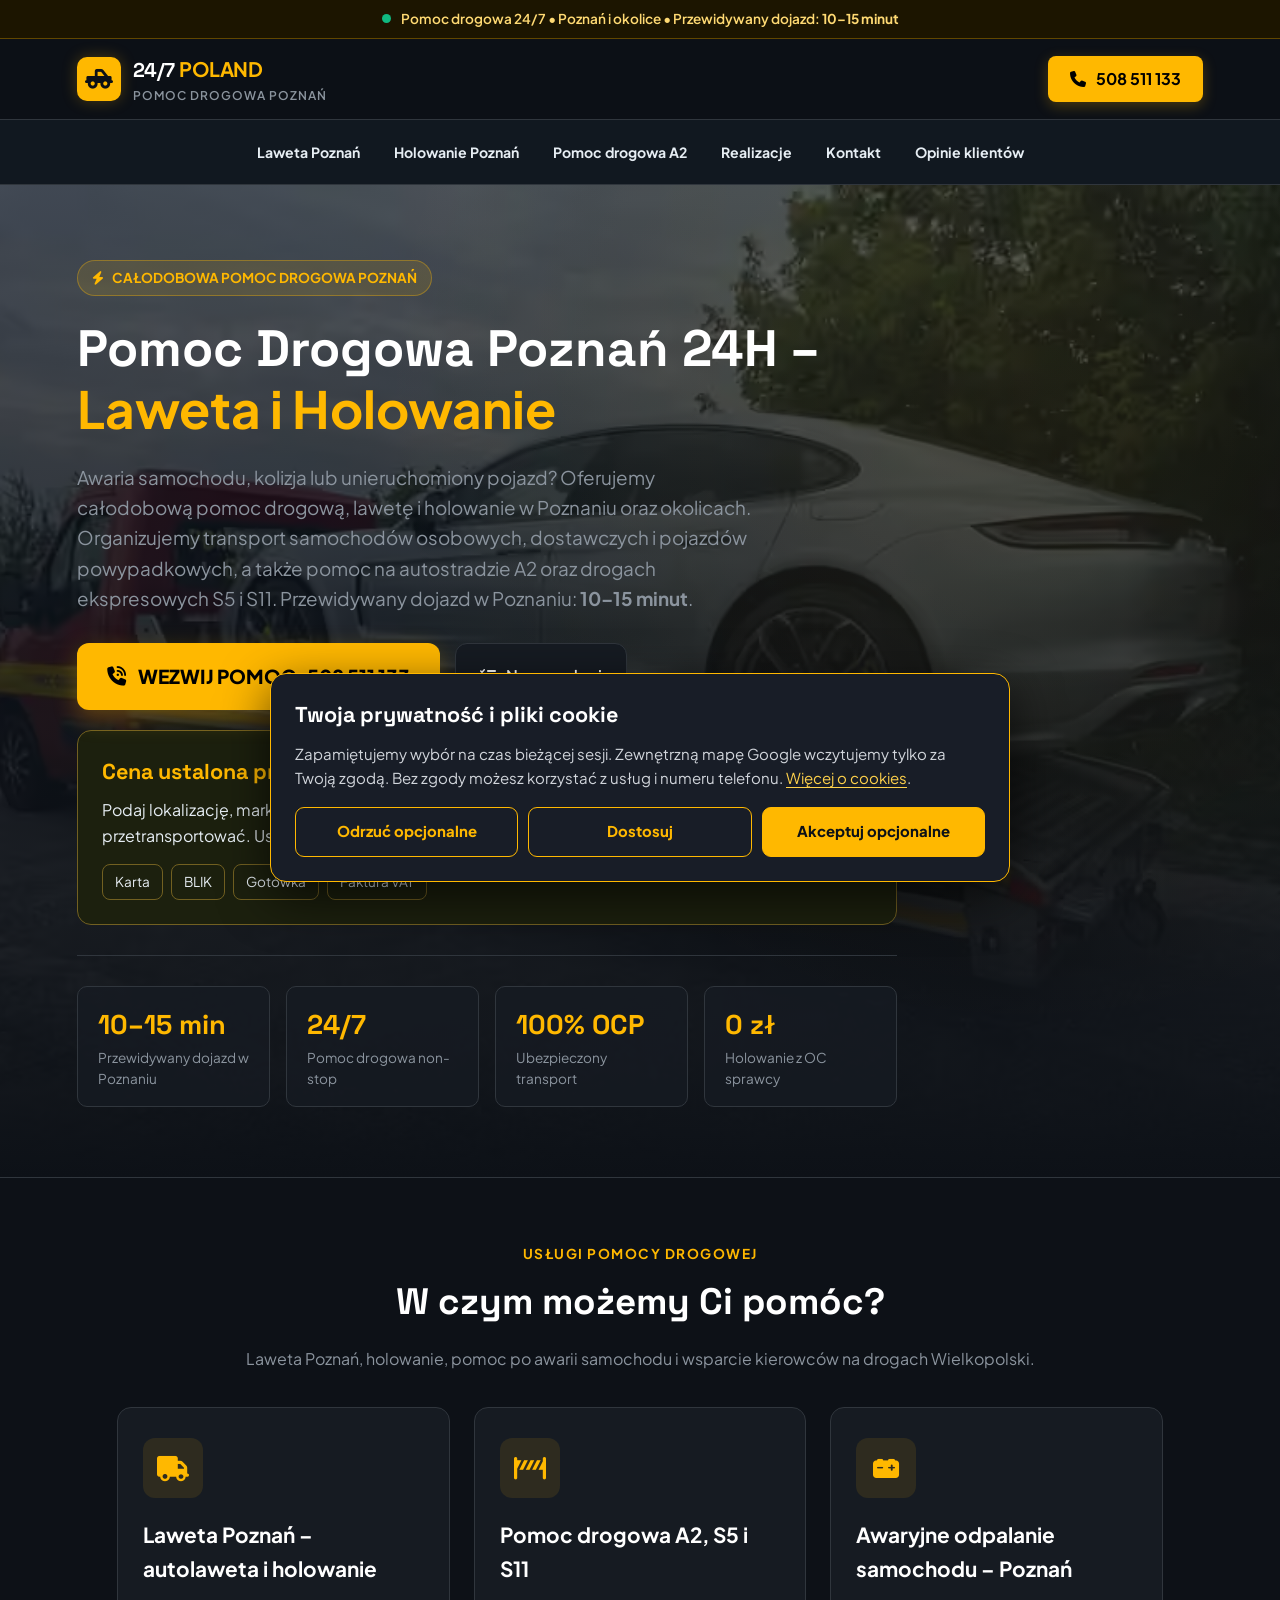
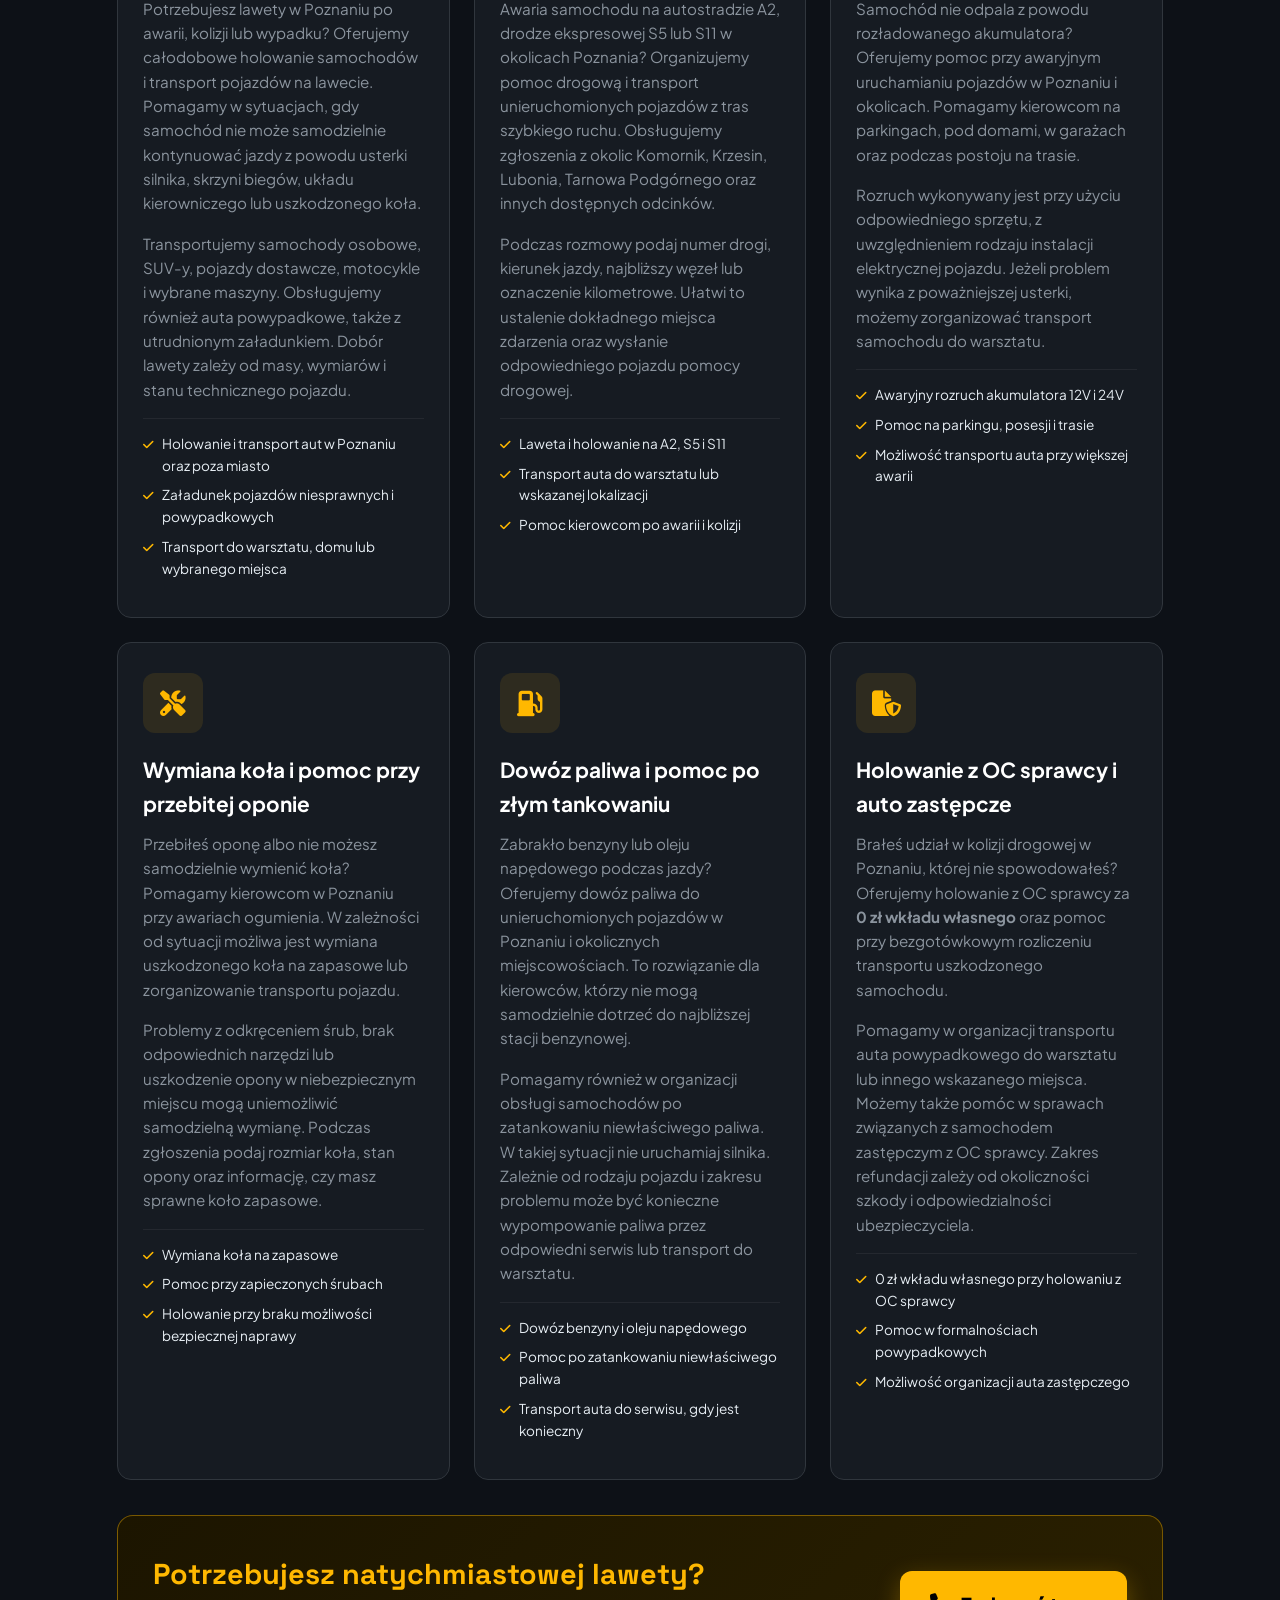
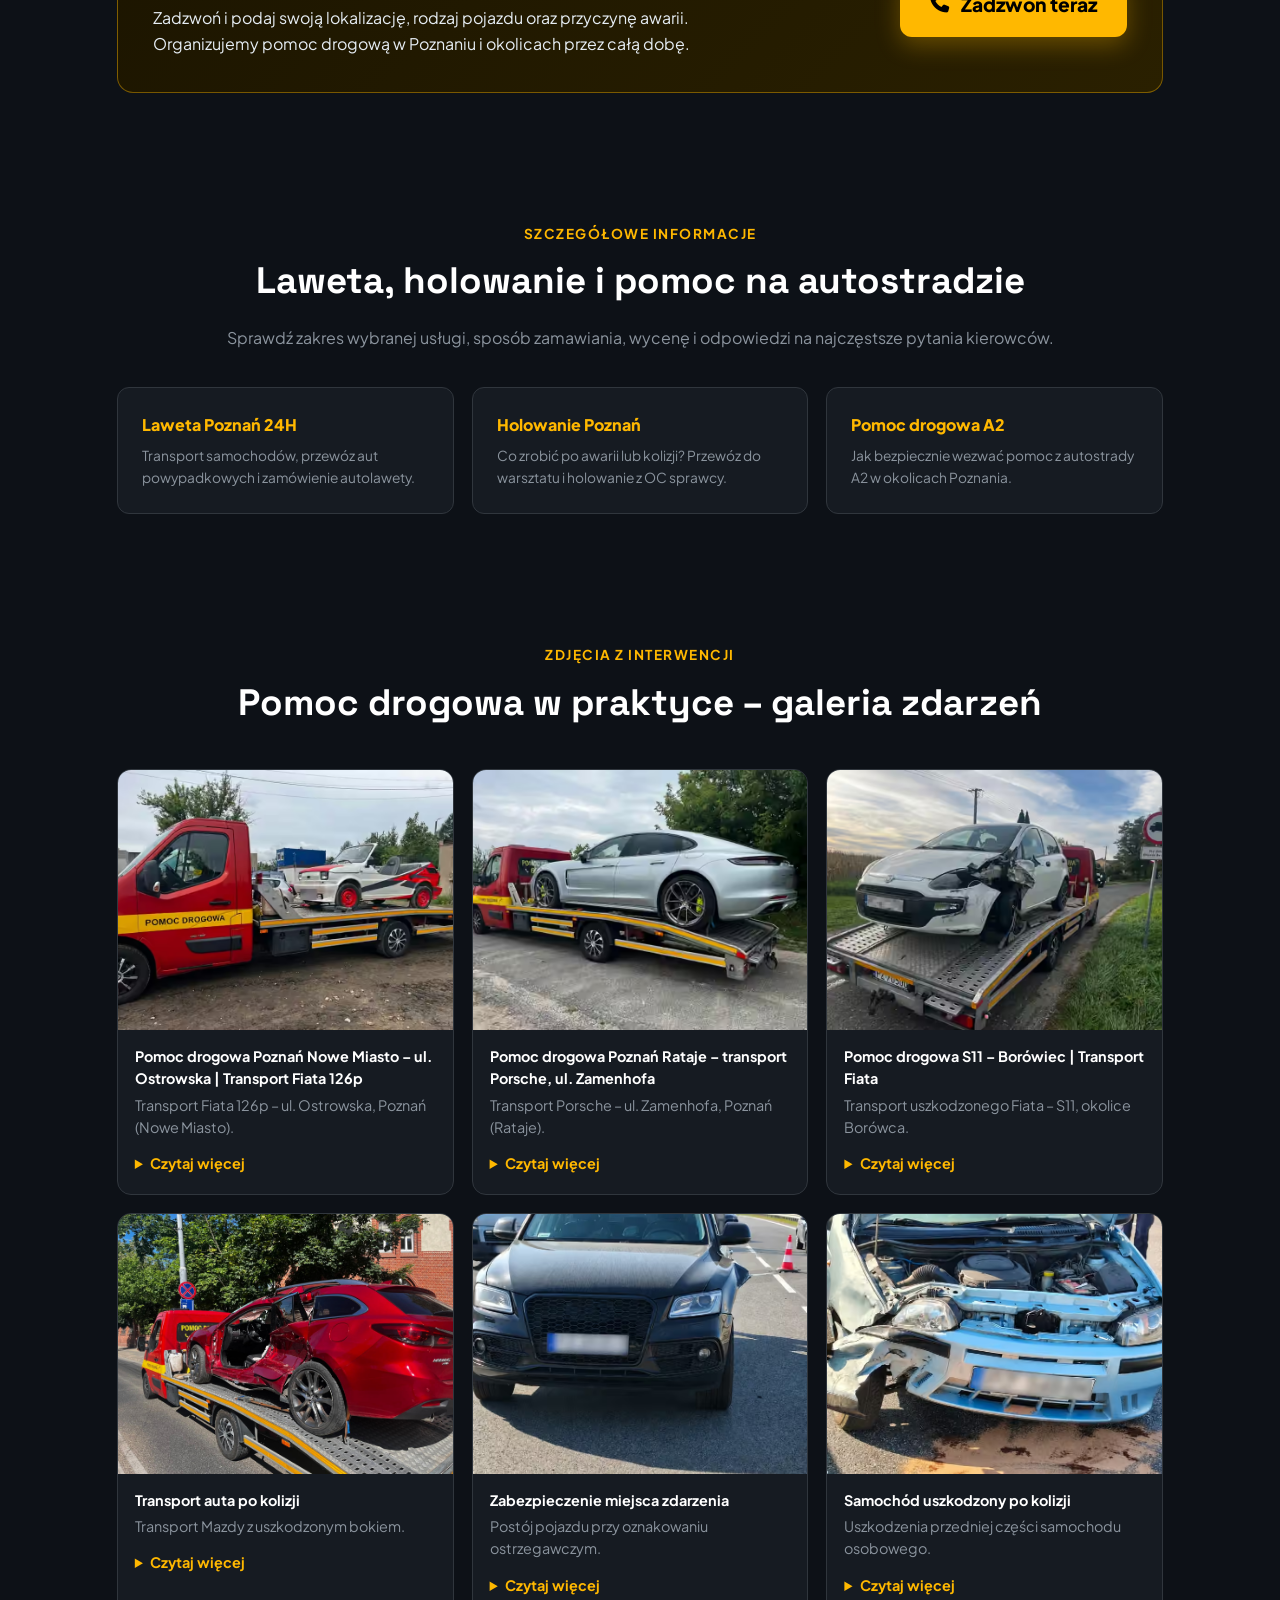
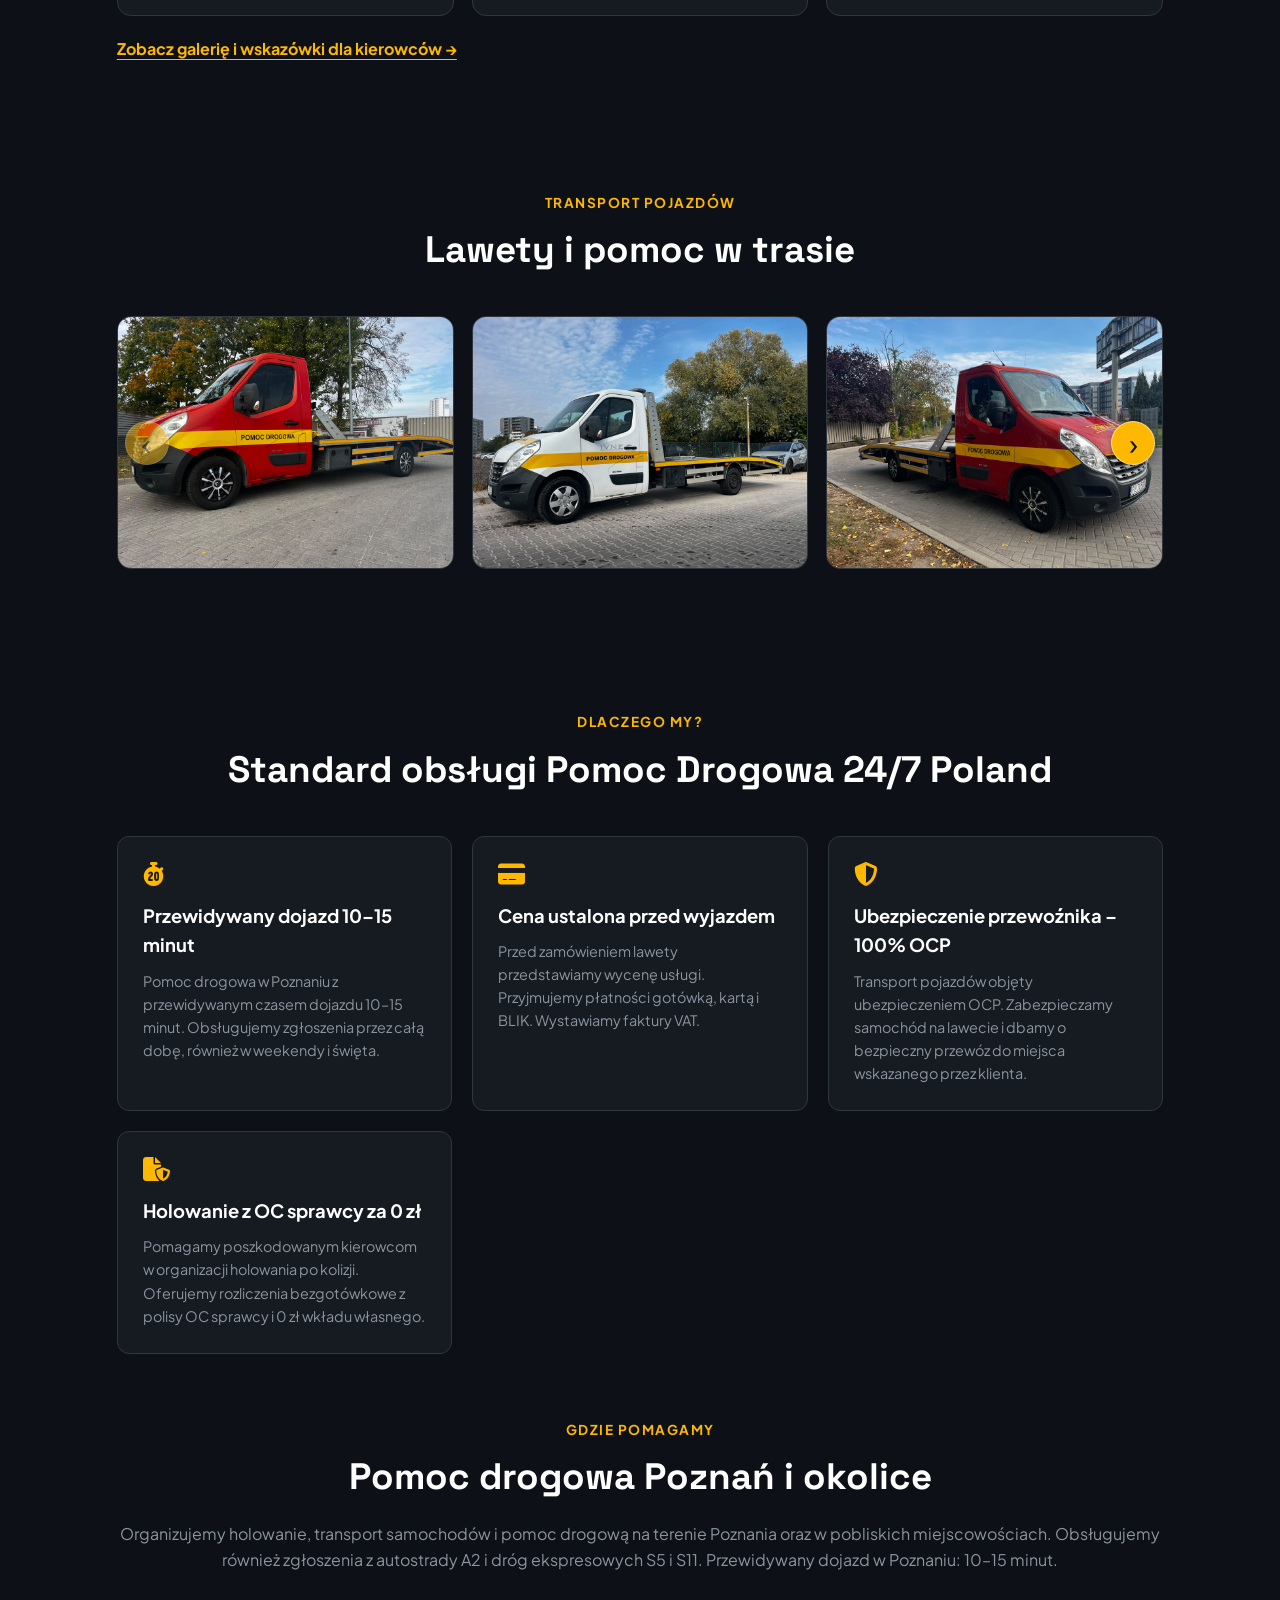
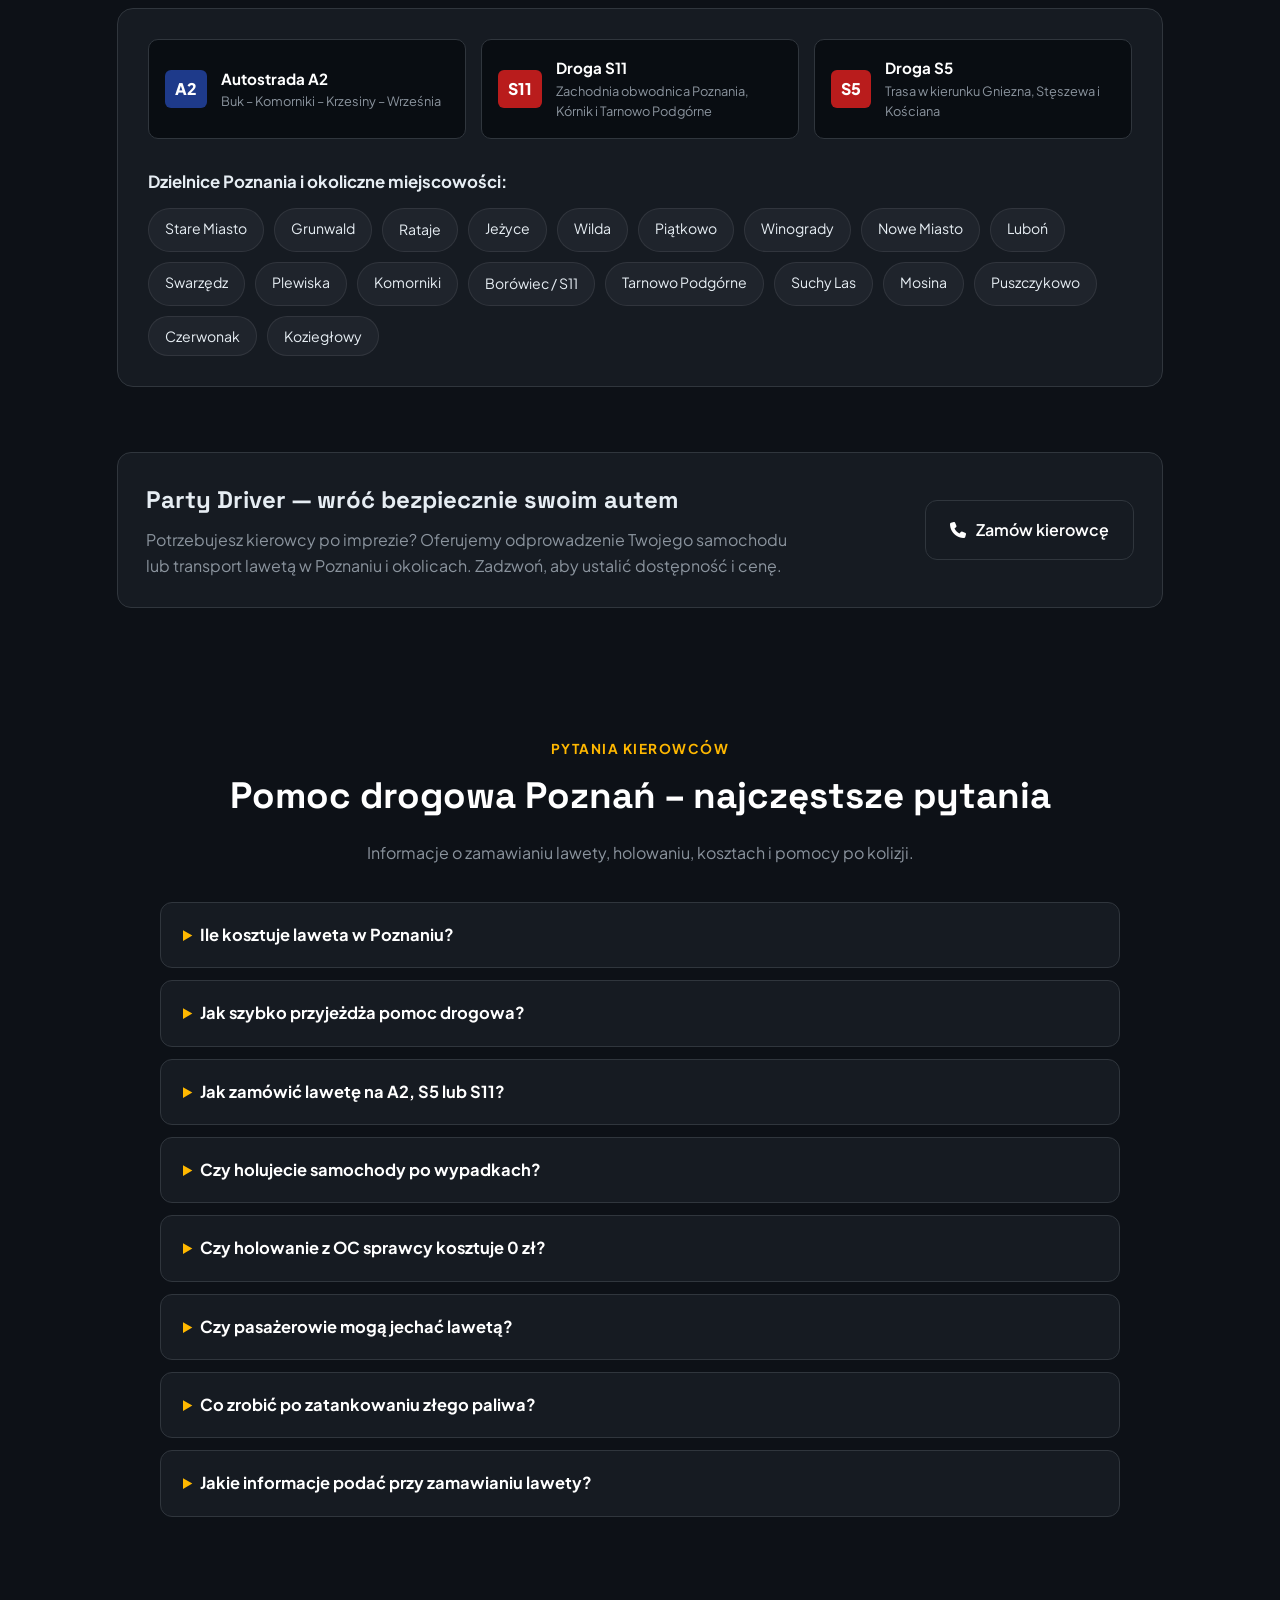
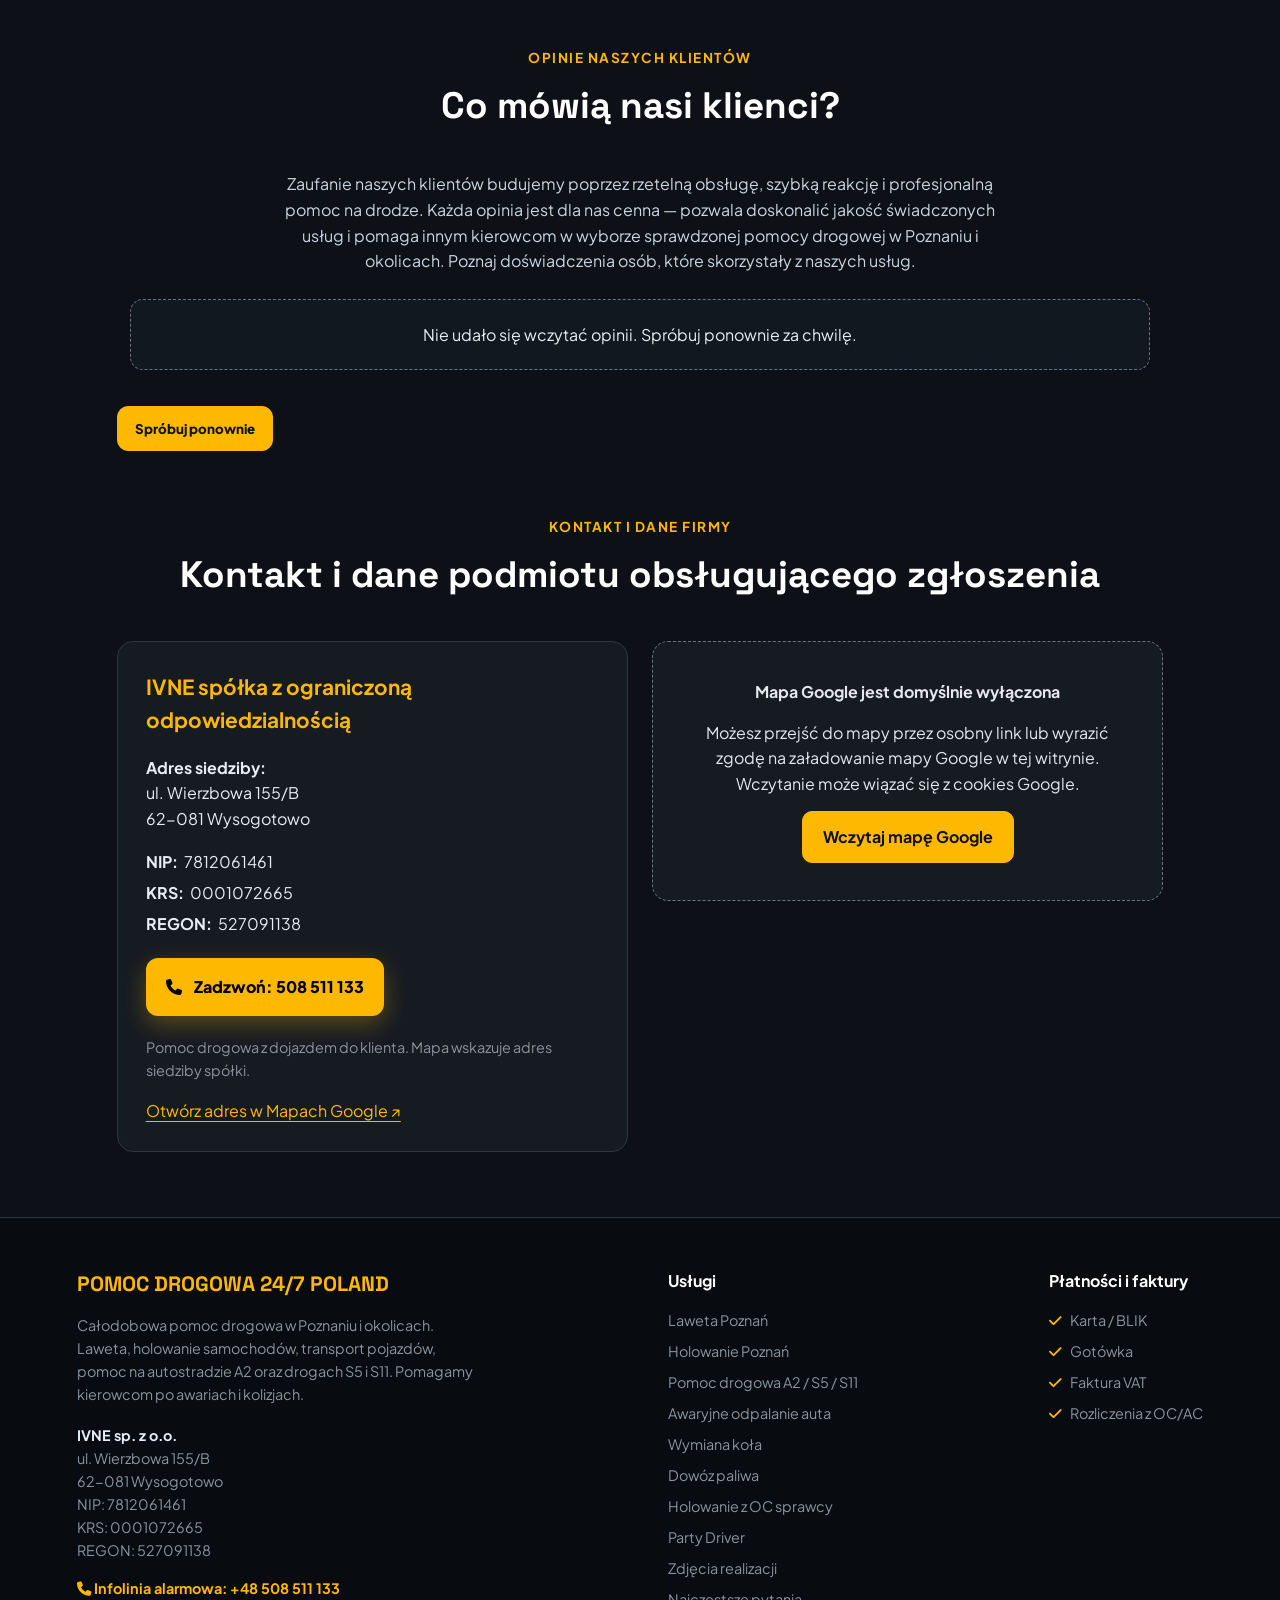
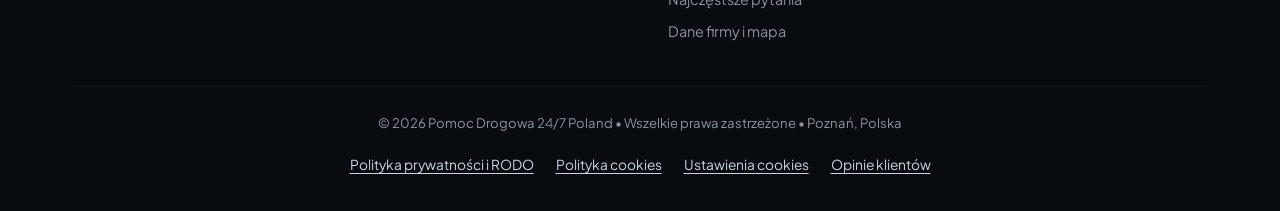
==== commit 8f5f59b6: "Profesjonalny opis sekcji opinii bez informacji o SMS" ====
--- a/index.html
+++ b/index.html
@@ -1740,17 +1740,16 @@
         <!-- OPINIE KLIENTÓW: publikowane automatycznie z jednorazowych zaproszeń -->
         <section class="container review-section" id="opinie">
             <div class="section-header">
-                <span class="sub-badge">Opinie po wykonanej usłudze</span>
+                <span class="sub-badge">Opinie naszych klientów</span>
                 <h2>Co mówią nasi klienci?</h2>
             </div>
-            <p class="review-intro">Po zakończeniu usługi nasz kierowca może przesłać Ci SMS z linkiem do wystawienia opinii na naszej stronie. Kliknij link, oceń wykonaną pomoc drogową i podziel się swoim doświadczeniem. Na stronie wyświetlimy Twój pseudonim i ocenę, a adres e-mail nie będzie publiczny.</p>
+            <p class="review-intro">Zaufanie naszych klientów budujemy poprzez rzetelną obsługę, szybką reakcję i profesjonalną pomoc na drodze. Każda opinia jest dla nas cenna — pozwala doskonalić jakość świadczonych usług i pomaga innym kierowcom w wyborze sprawdzonej pomocy drogowej w Poznaniu i okolicach. Poznaj doświadczenia osób, które skorzystały z naszych usług.</p>
             <p id="review-summary" class="review-small" aria-live="polite"></p>
             <div id="opublikowane-opinie" class="published-reviews" aria-label="Opublikowane opinie klientów" aria-busy="true">
                 <p>Wczytywanie opinii…</p>
             </div>
             <button id="reviews-more" type="button" class="review-action-link" hidden style="cursor:pointer">Pokaż kolejne opinie</button>
             <noscript><p><a href="https://opinie-pomoc-drogowa-poznan.young-mug-0243.chatgpt.site">Przejdź do opinii klientów</a>.</p></noscript>
-            <p class="review-small">Chcesz ocenić naszą usługę? Skorzystaj z linku otrzymanego SMS-em od kierowcy po zakończeniu zlecenia. <a href="/polityka-prywatnosci.html">Zasady publikacji i prywatności</a>.</p>
         </section>
 
 <section class="container" id="kontakt" style="padding-top:0">
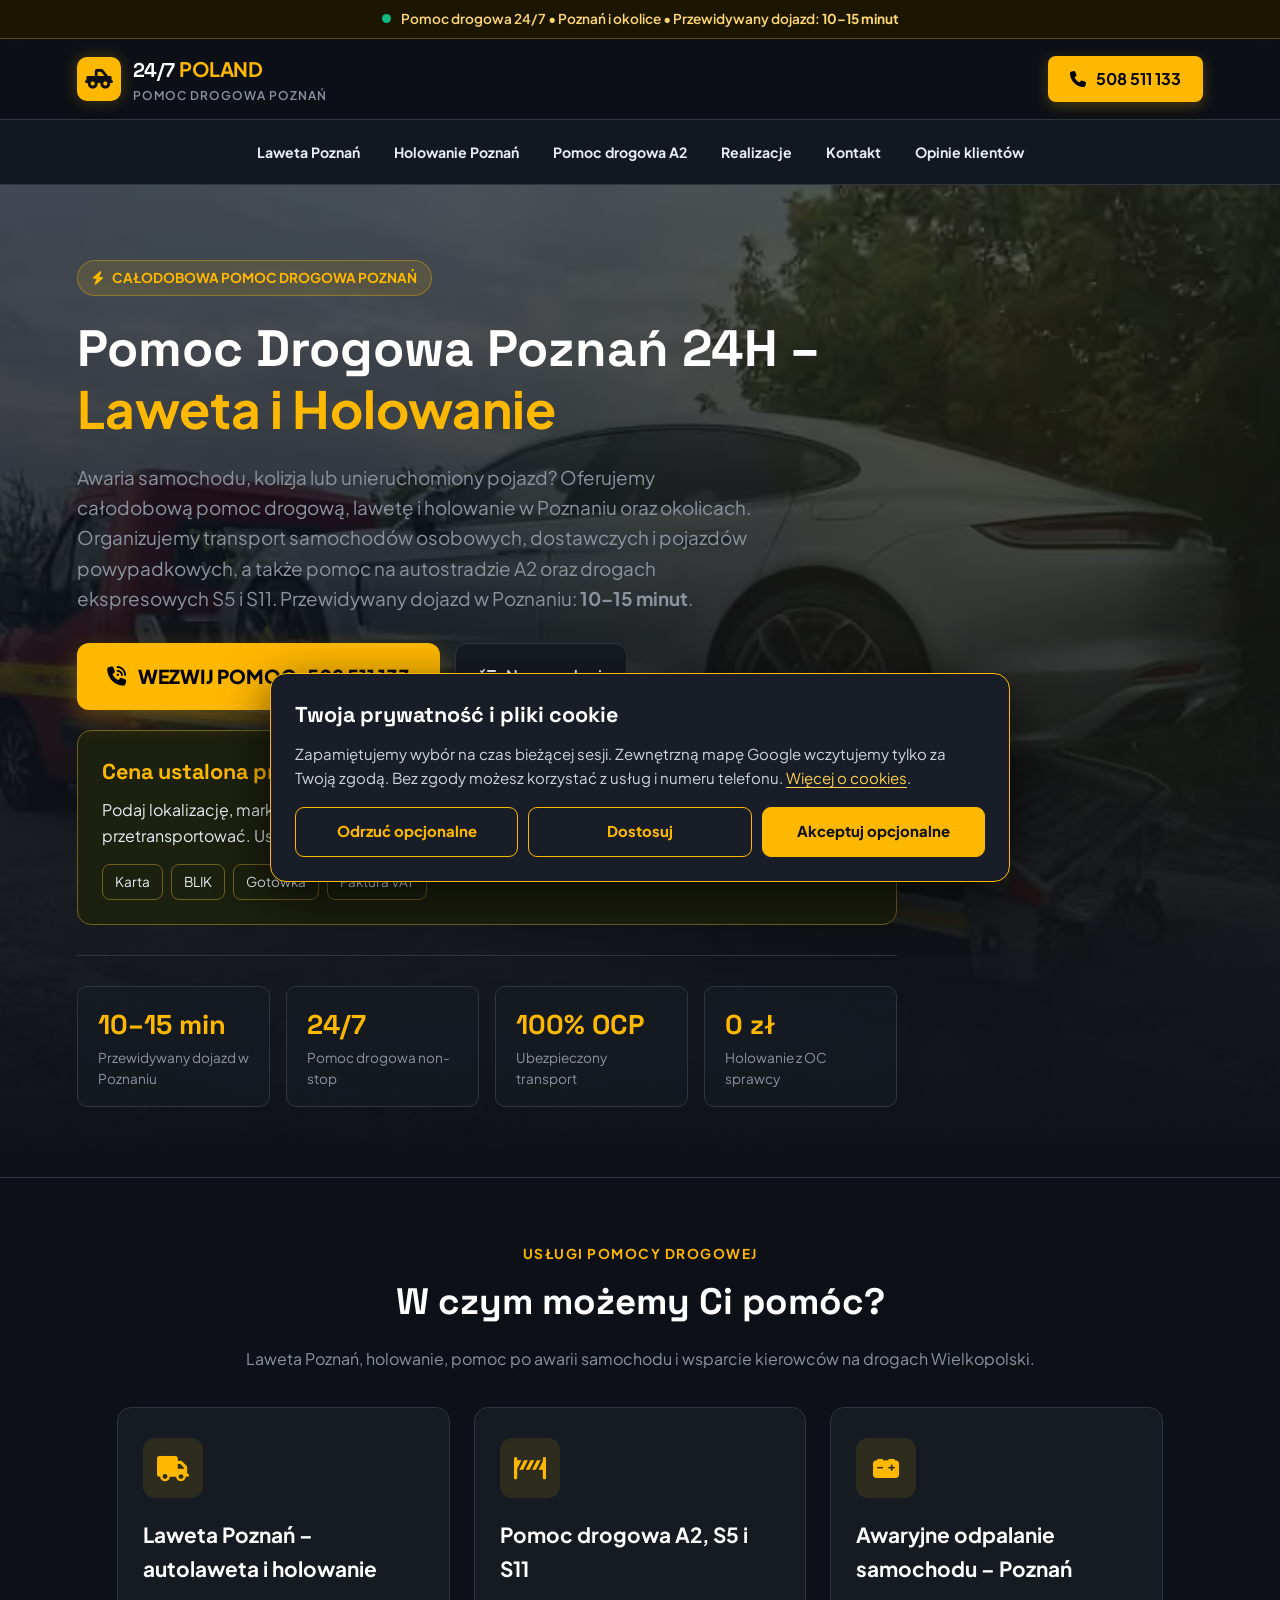
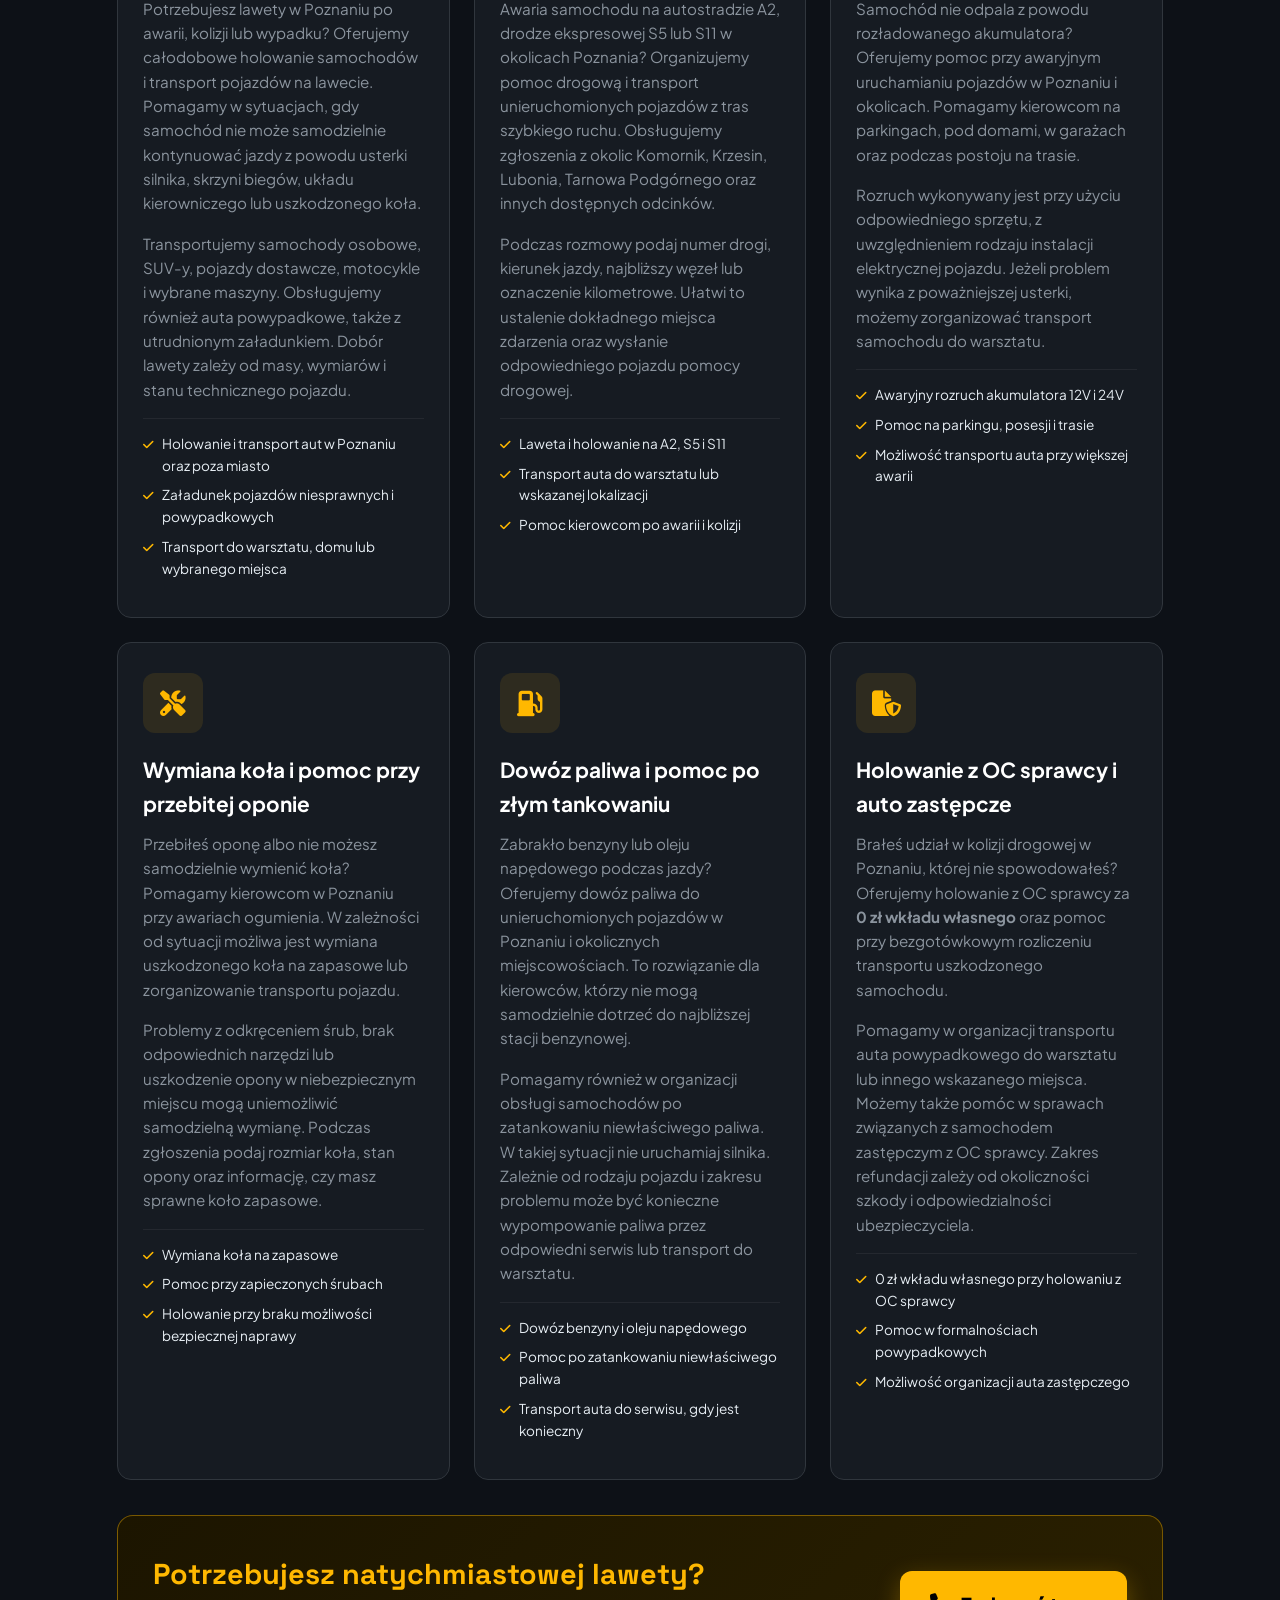
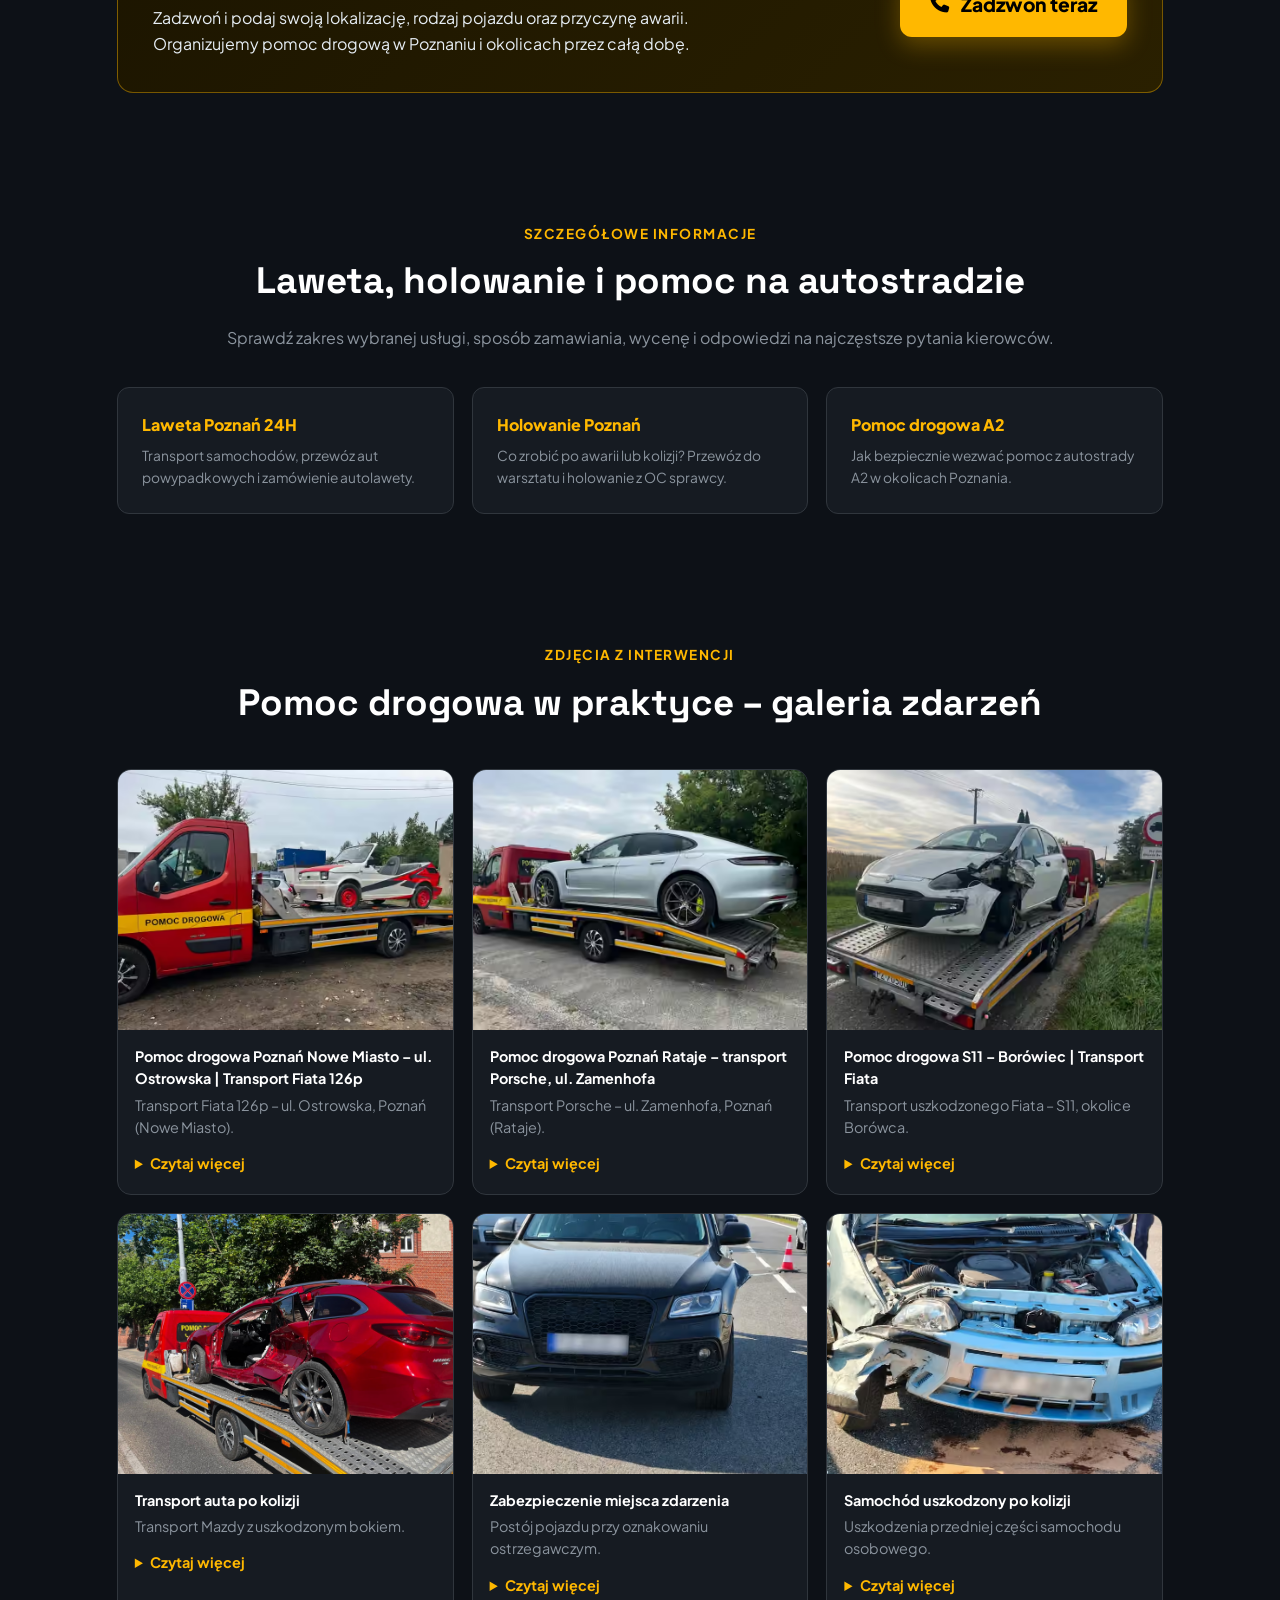
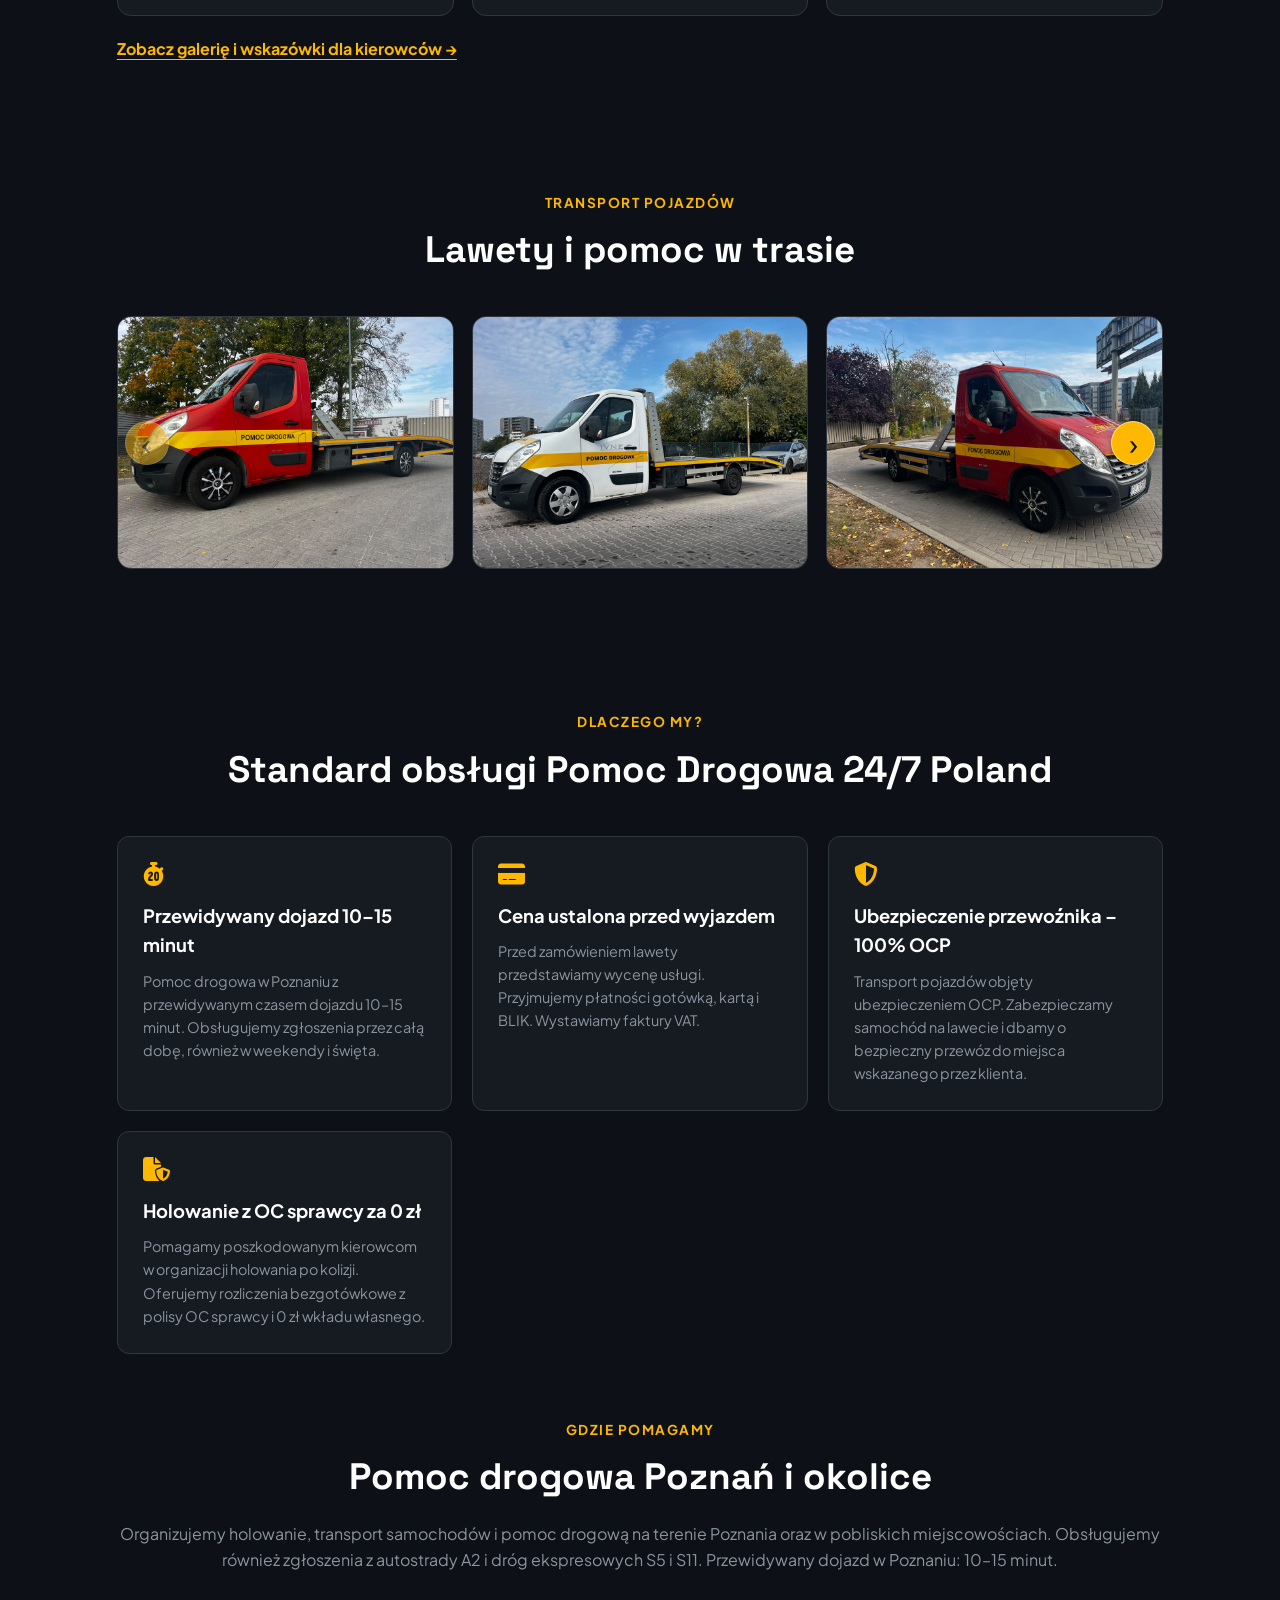
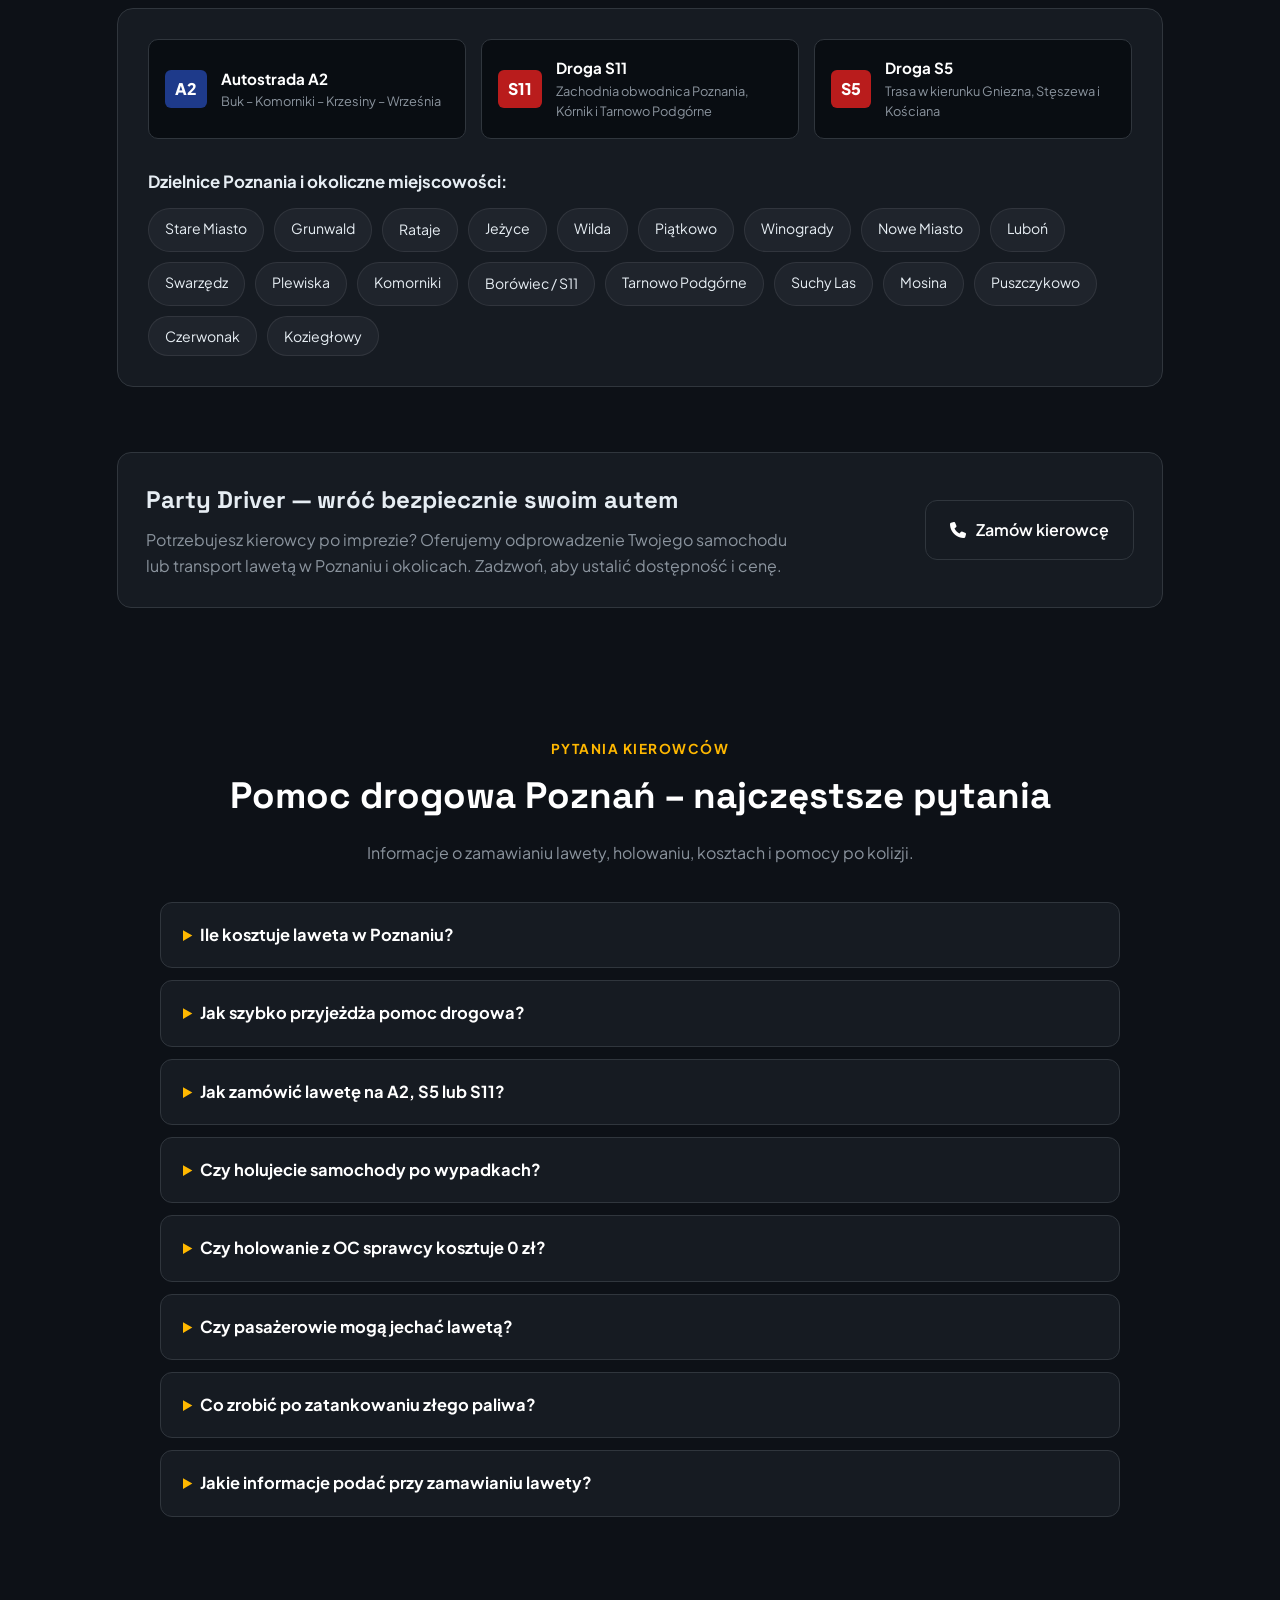
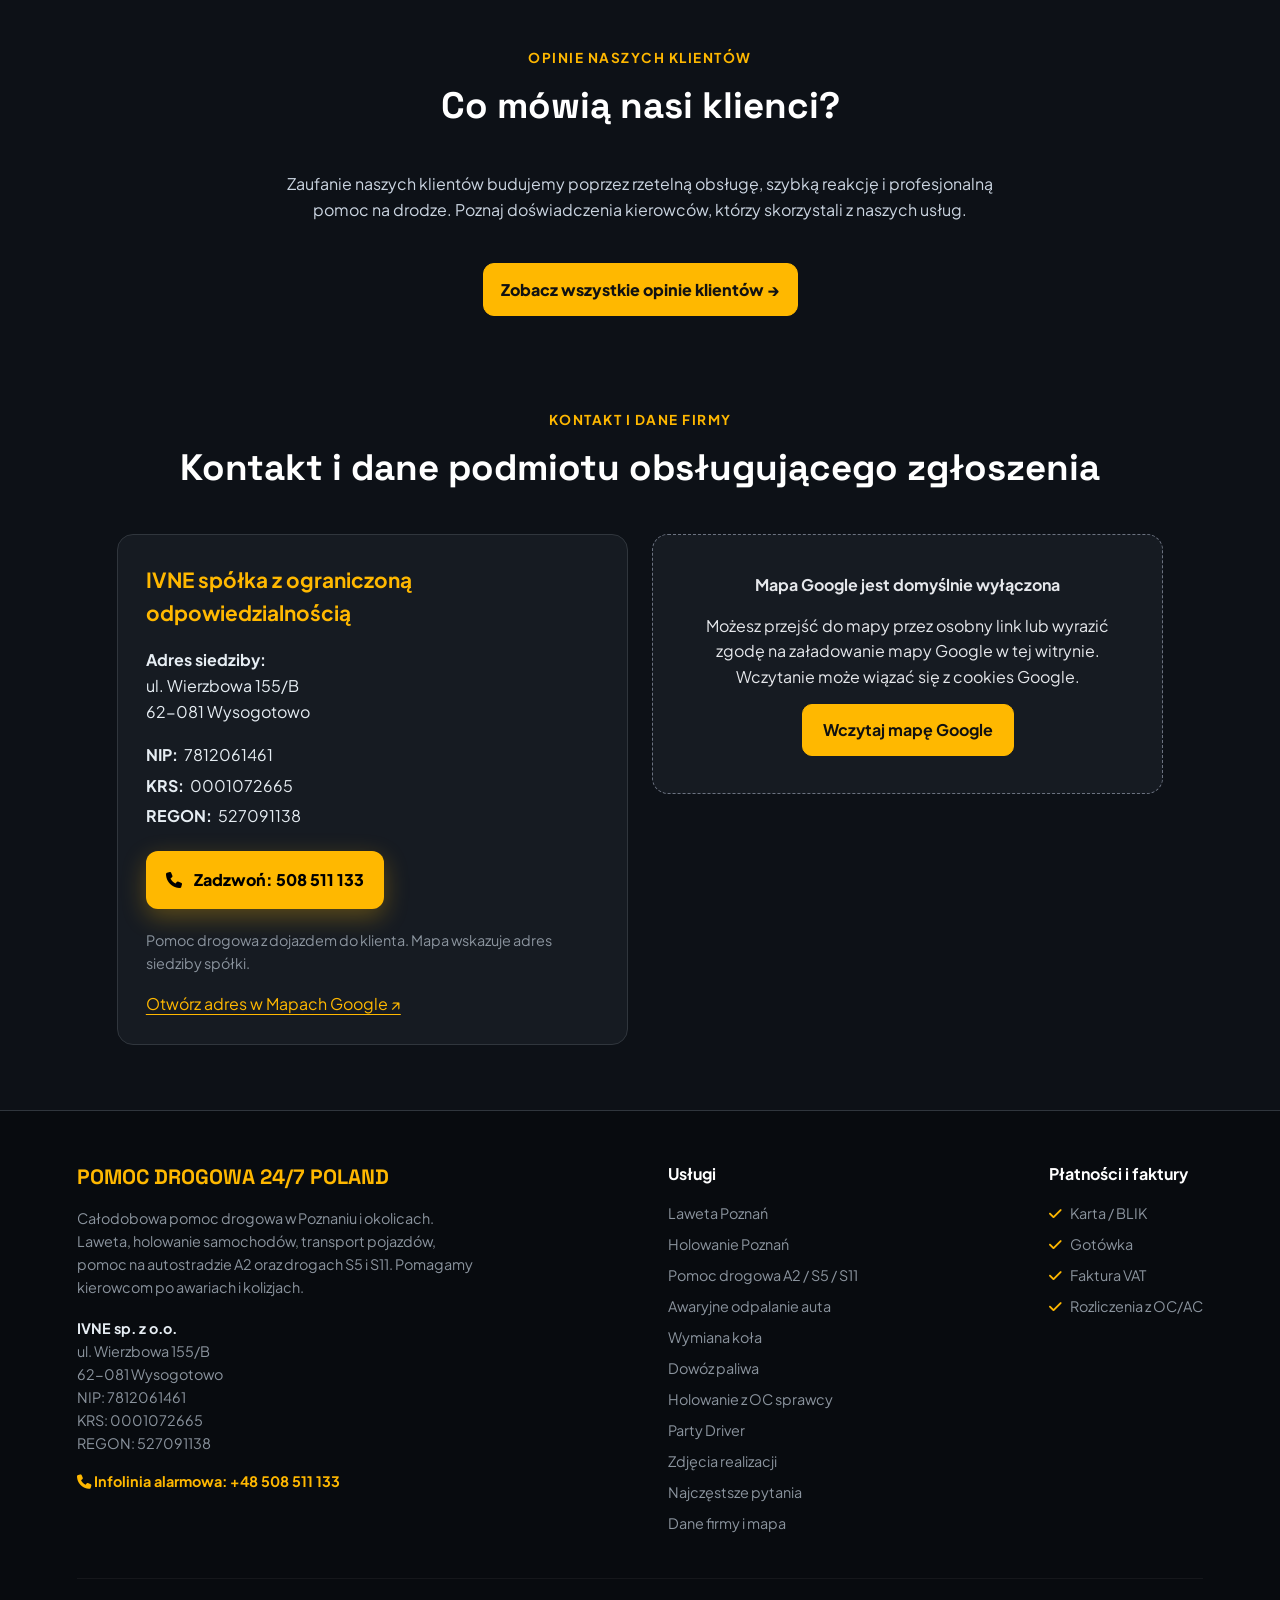
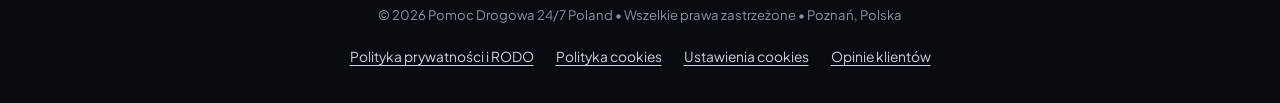
==== commit 4848105f: "Odciąż stronę główną i kieruj opinie na osobną podstronę" ====
--- a/index.html
+++ b/index.html
@@ -1022,7 +1022,7 @@
         <a href="/pomoc-drogowa-a2.html">Pomoc drogowa A2</a>
         <a href="/realizacje-pomoc-drogowa-poznan.html">Realizacje</a>
         <a href="#kontakt">Kontakt</a>
-        <a href="#opinie">Opinie klientów</a>
+        <a href="/opinie-klientow.html">Opinie klientów</a>
     </nav>
 
     <main>
@@ -1737,19 +1737,11 @@
 
         <!-- KONTAKT I DANE FIRMY -->
         
-        <!-- OPINIE KLIENTÓW: publikowane automatycznie z jednorazowych zaproszeń -->
+        <!-- PODGLĄD OPINII NA STRONIE GŁÓWNEJ -->
         <section class="container review-section" id="opinie">
-            <div class="section-header">
-                <span class="sub-badge">Opinie naszych klientów</span>
-                <h2>Co mówią nasi klienci?</h2>
-            </div>
-            <p class="review-intro">Zaufanie naszych klientów budujemy poprzez rzetelną obsługę, szybką reakcję i profesjonalną pomoc na drodze. Każda opinia jest dla nas cenna — pozwala doskonalić jakość świadczonych usług i pomaga innym kierowcom w wyborze sprawdzonej pomocy drogowej w Poznaniu i okolicach. Poznaj doświadczenia osób, które skorzystały z naszych usług.</p>
-            <p id="review-summary" class="review-small" aria-live="polite"></p>
-            <div id="opublikowane-opinie" class="published-reviews" aria-label="Opublikowane opinie klientów" aria-busy="true">
-                <p>Wczytywanie opinii…</p>
-            </div>
-            <button id="reviews-more" type="button" class="review-action-link" hidden style="cursor:pointer">Pokaż kolejne opinie</button>
-            <noscript><p><a href="https://opinie-pomoc-drogowa-poznan.young-mug-0243.chatgpt.site">Przejdź do opinii klientów</a>.</p></noscript>
+          <div class="section-header"><span class="sub-badge">Opinie naszych klientów</span><h2>Co mówią nasi klienci?</h2></div>
+          <p class="review-intro">Zaufanie naszych klientów budujemy poprzez rzetelną obsługę, szybką reakcję i profesjonalną pomoc na drodze. Poznaj doświadczenia kierowców, którzy skorzystali z naszych usług.</p>
+          <p style="text-align:center;margin:28px 0"><a class="review-action-link" href="/opinie-klientow.html">Zobacz wszystkie opinie klientów →</a></p>
         </section>
 
 <section class="container" id="kontakt" style="padding-top:0">
@@ -1891,7 +1883,7 @@
   <a href="/polityka-prywatnosci.html">Polityka prywatności i RODO</a>
   <a href="/polityka-cookies.html">Polityka cookies</a>
   <button type="button" data-cookie-settings>Ustawienia cookies</button>
-  <a href="/#opinie">Opinie klientów</a>
+  <a href="/opinie-klientow.html">Opinie klientów</a>
 </div>
 </footer>
 
@@ -1940,6 +1932,6 @@
 })();
 </script>
 
-<script src="/opinie-lista.js?v=1" defer></script>
+
 </body>
 </html>
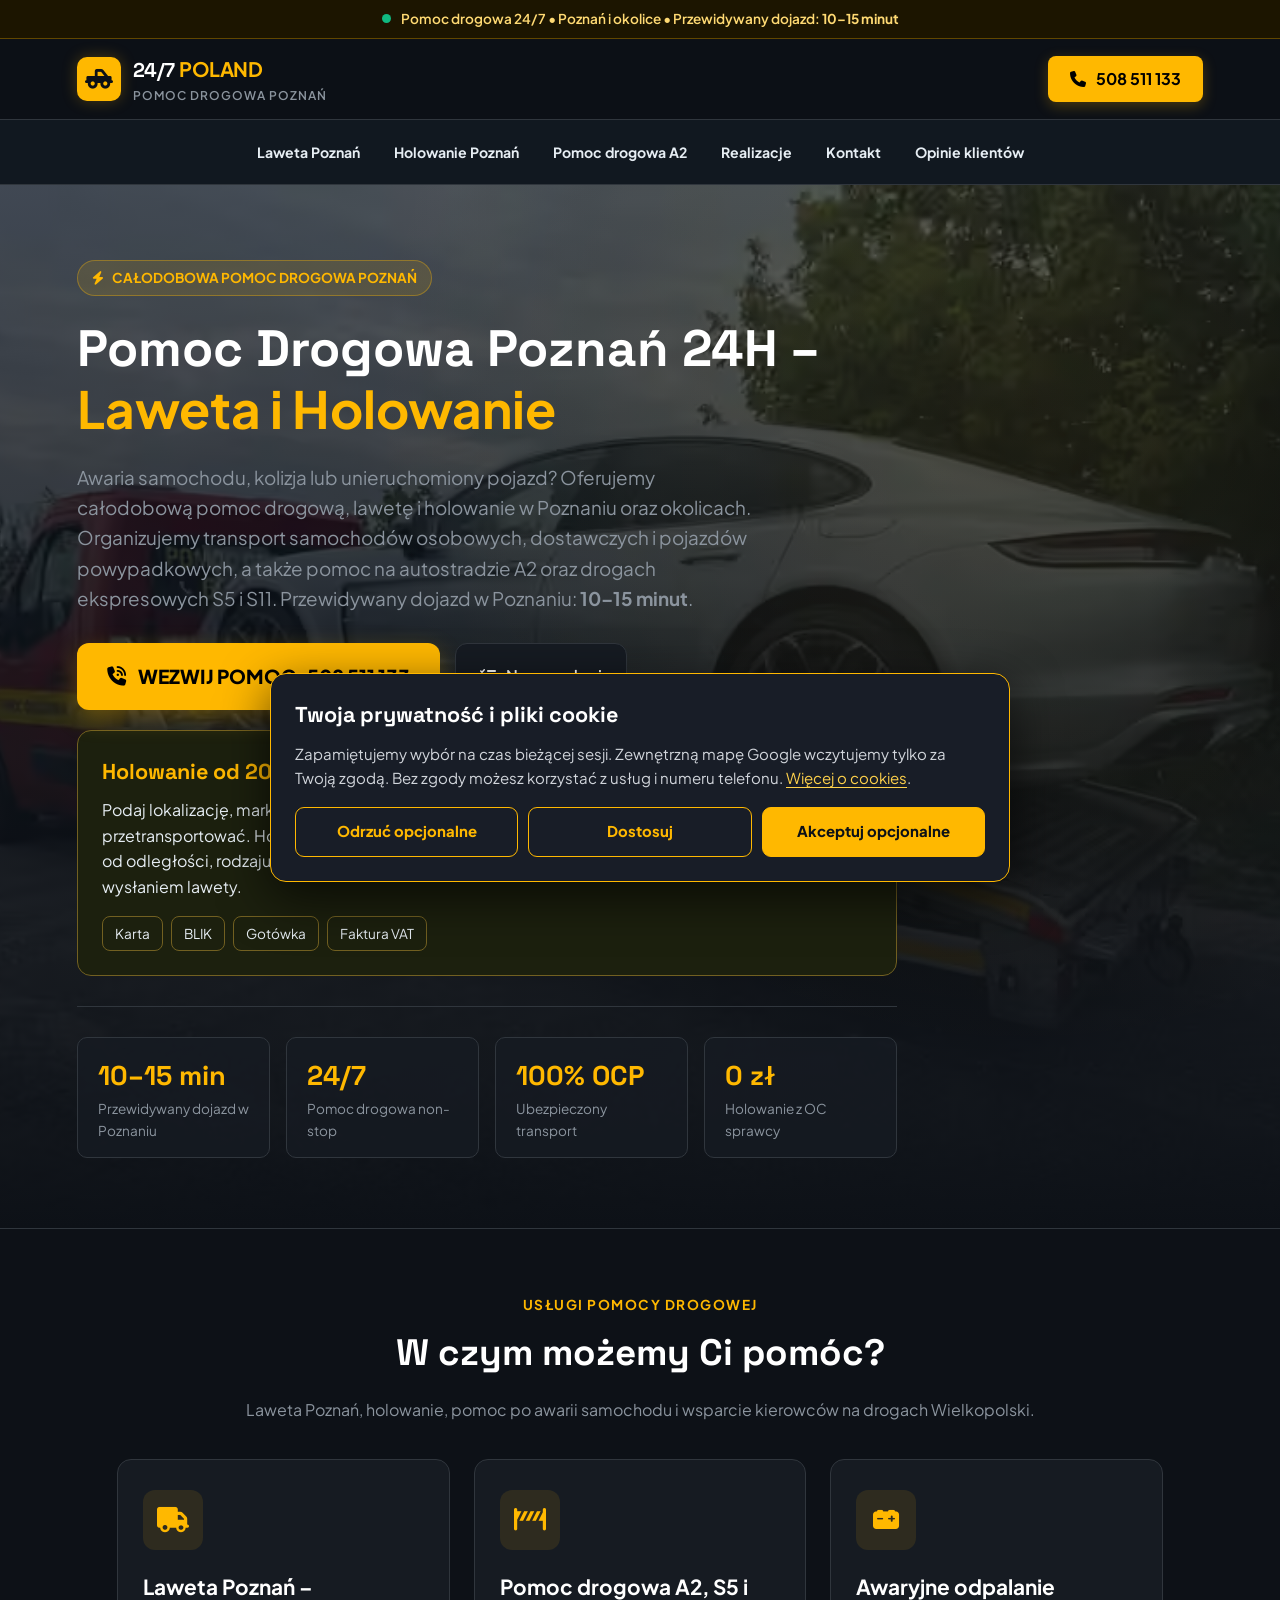
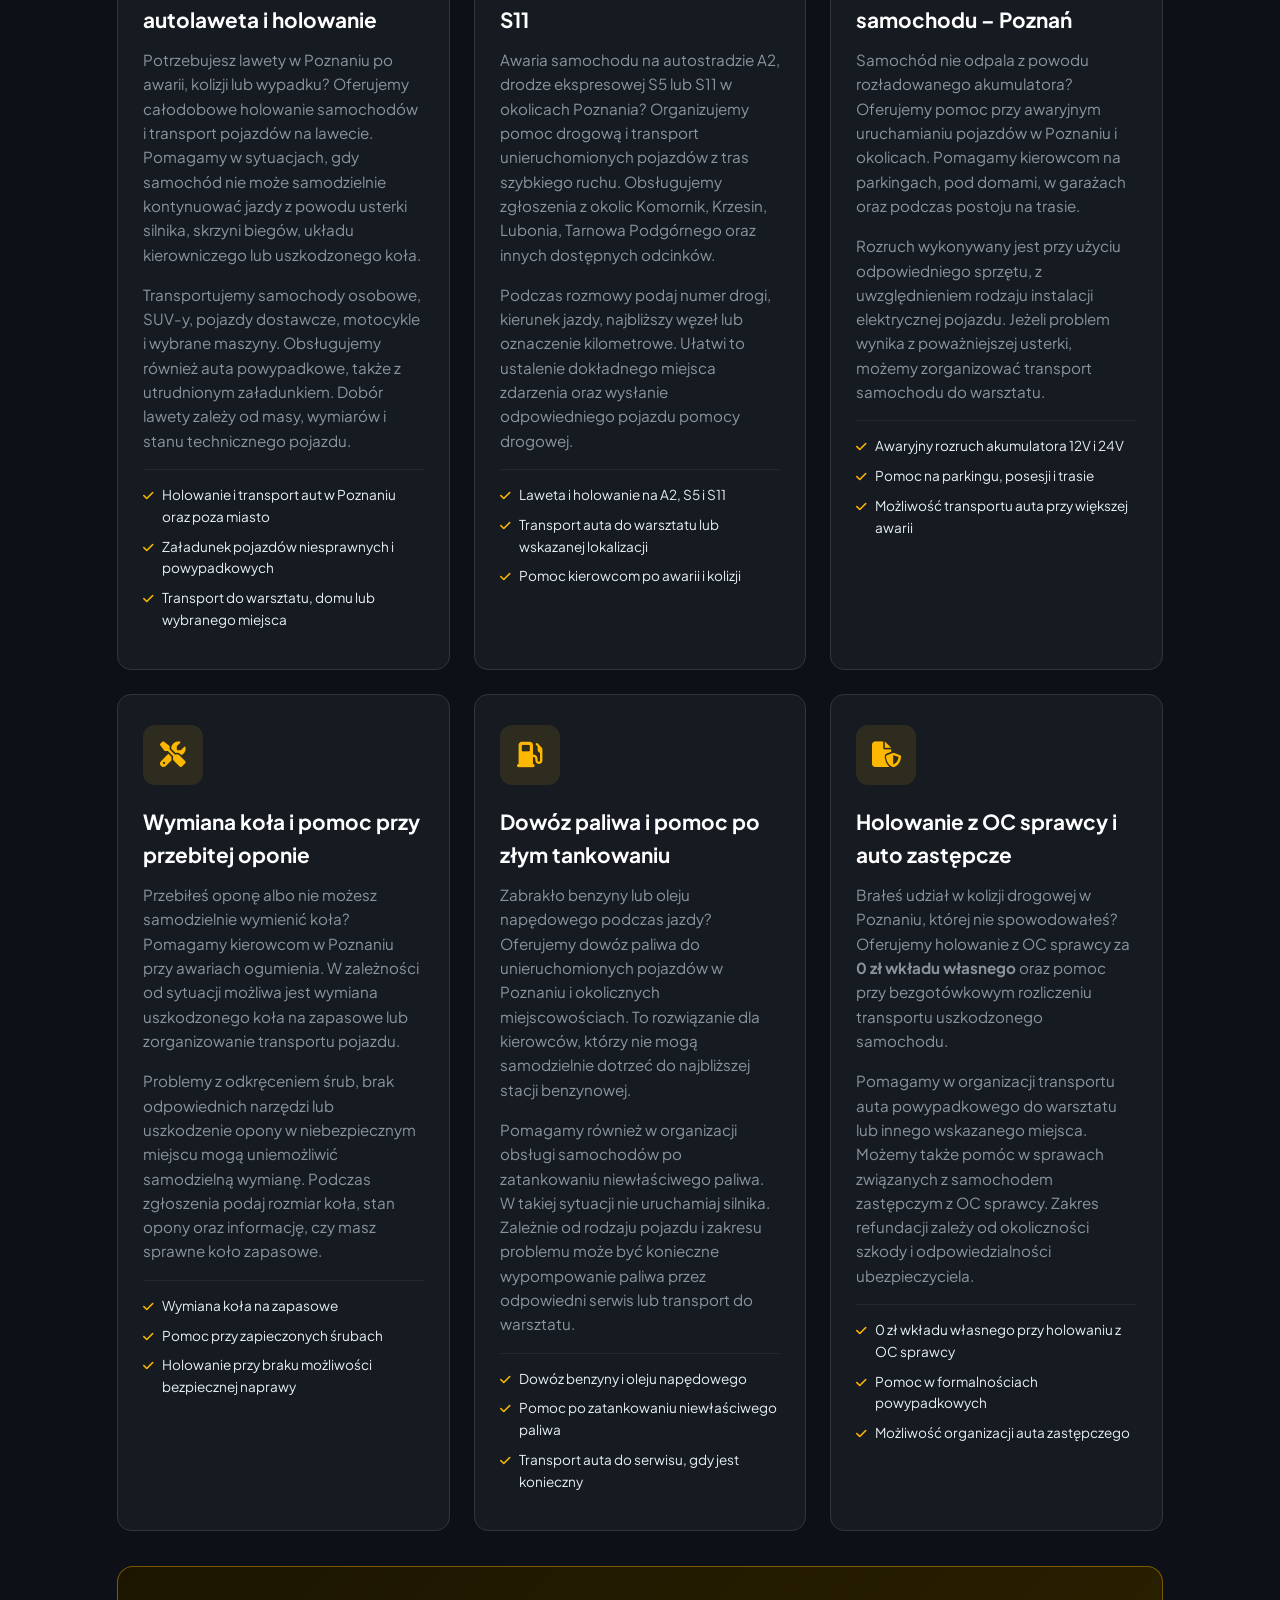
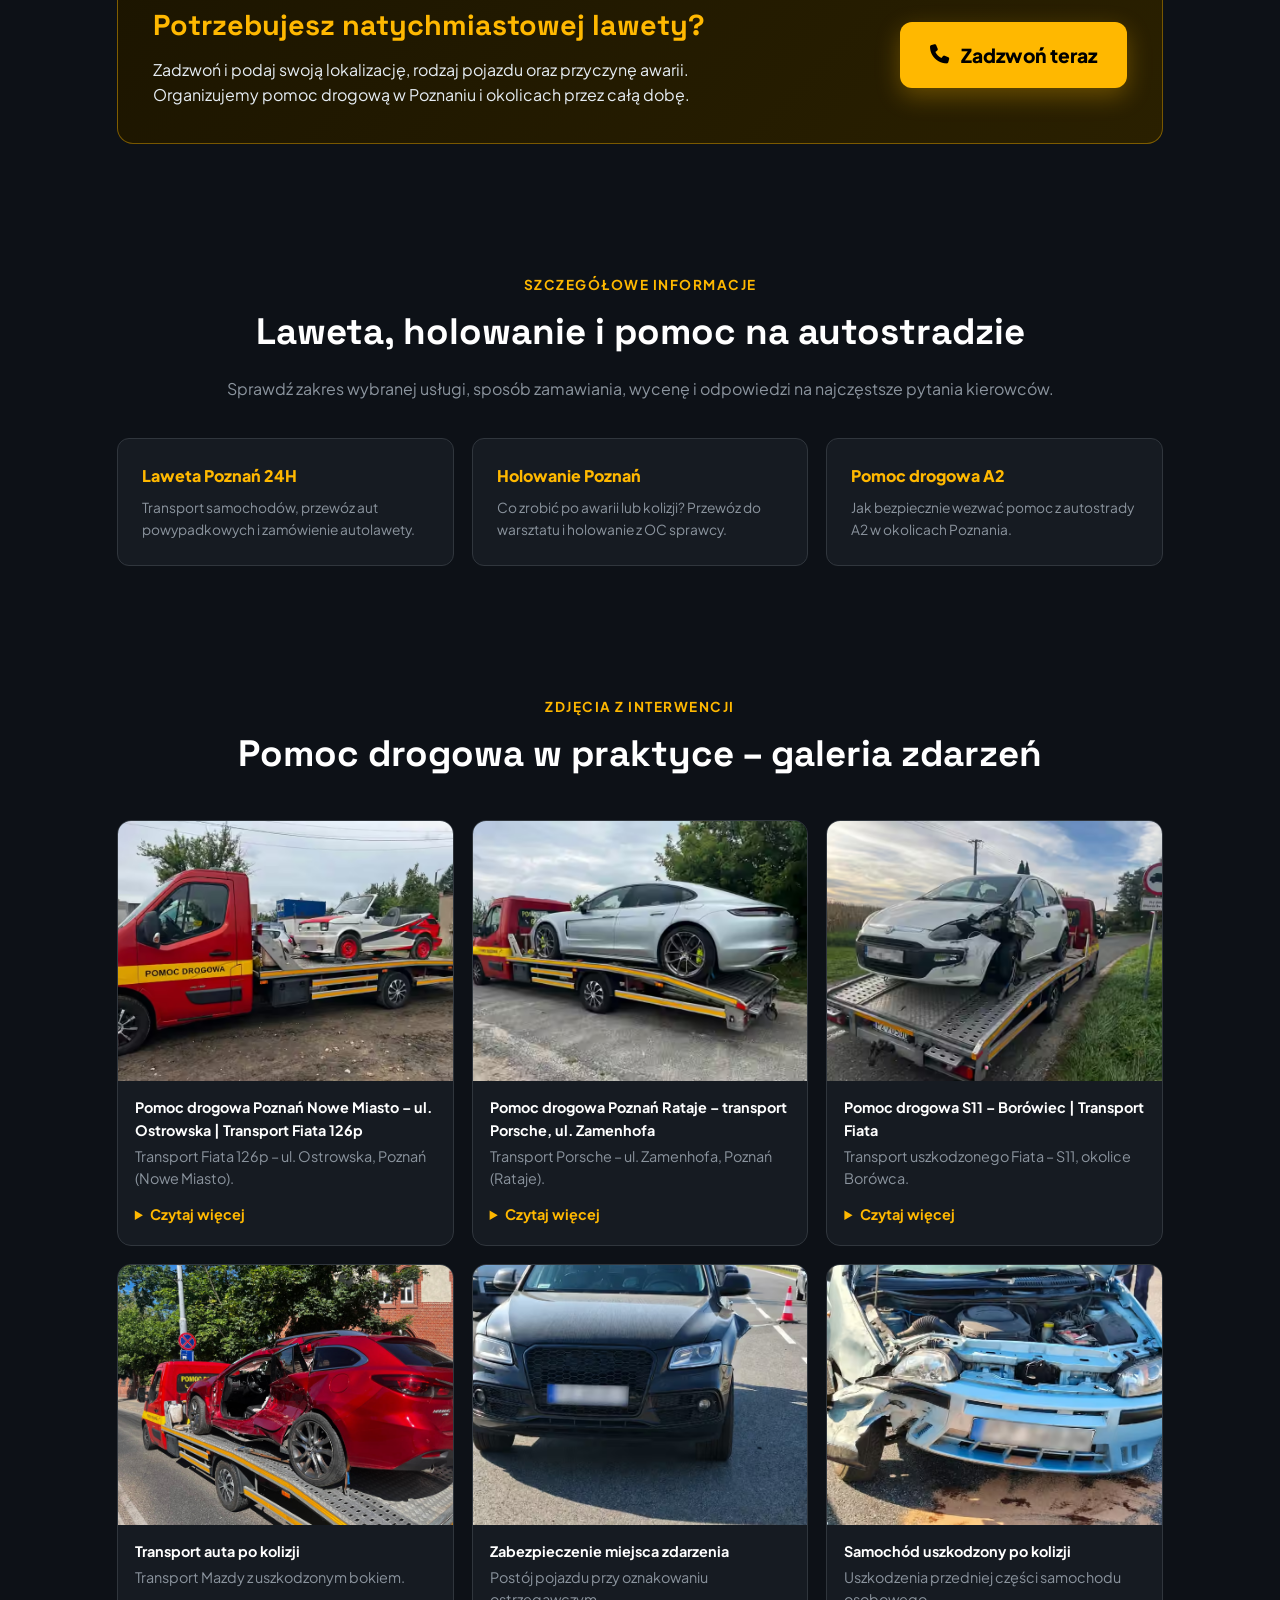
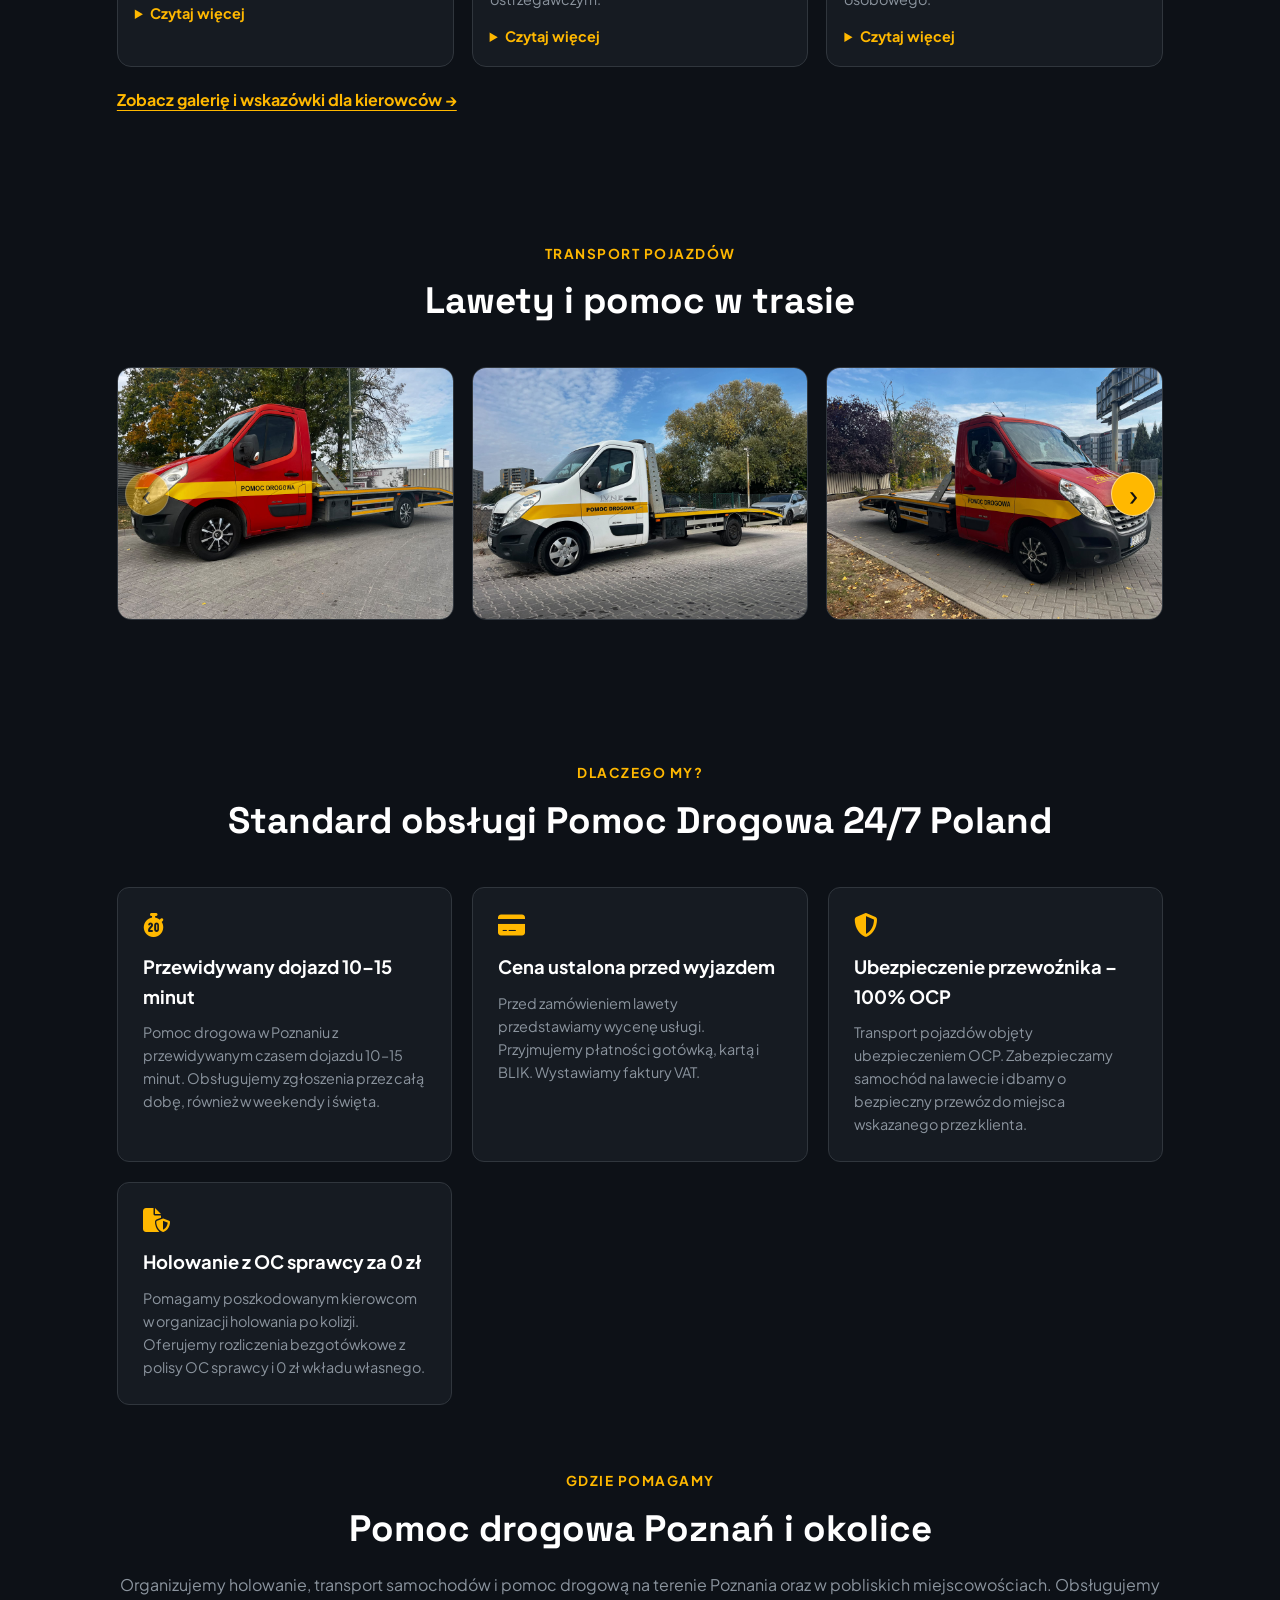
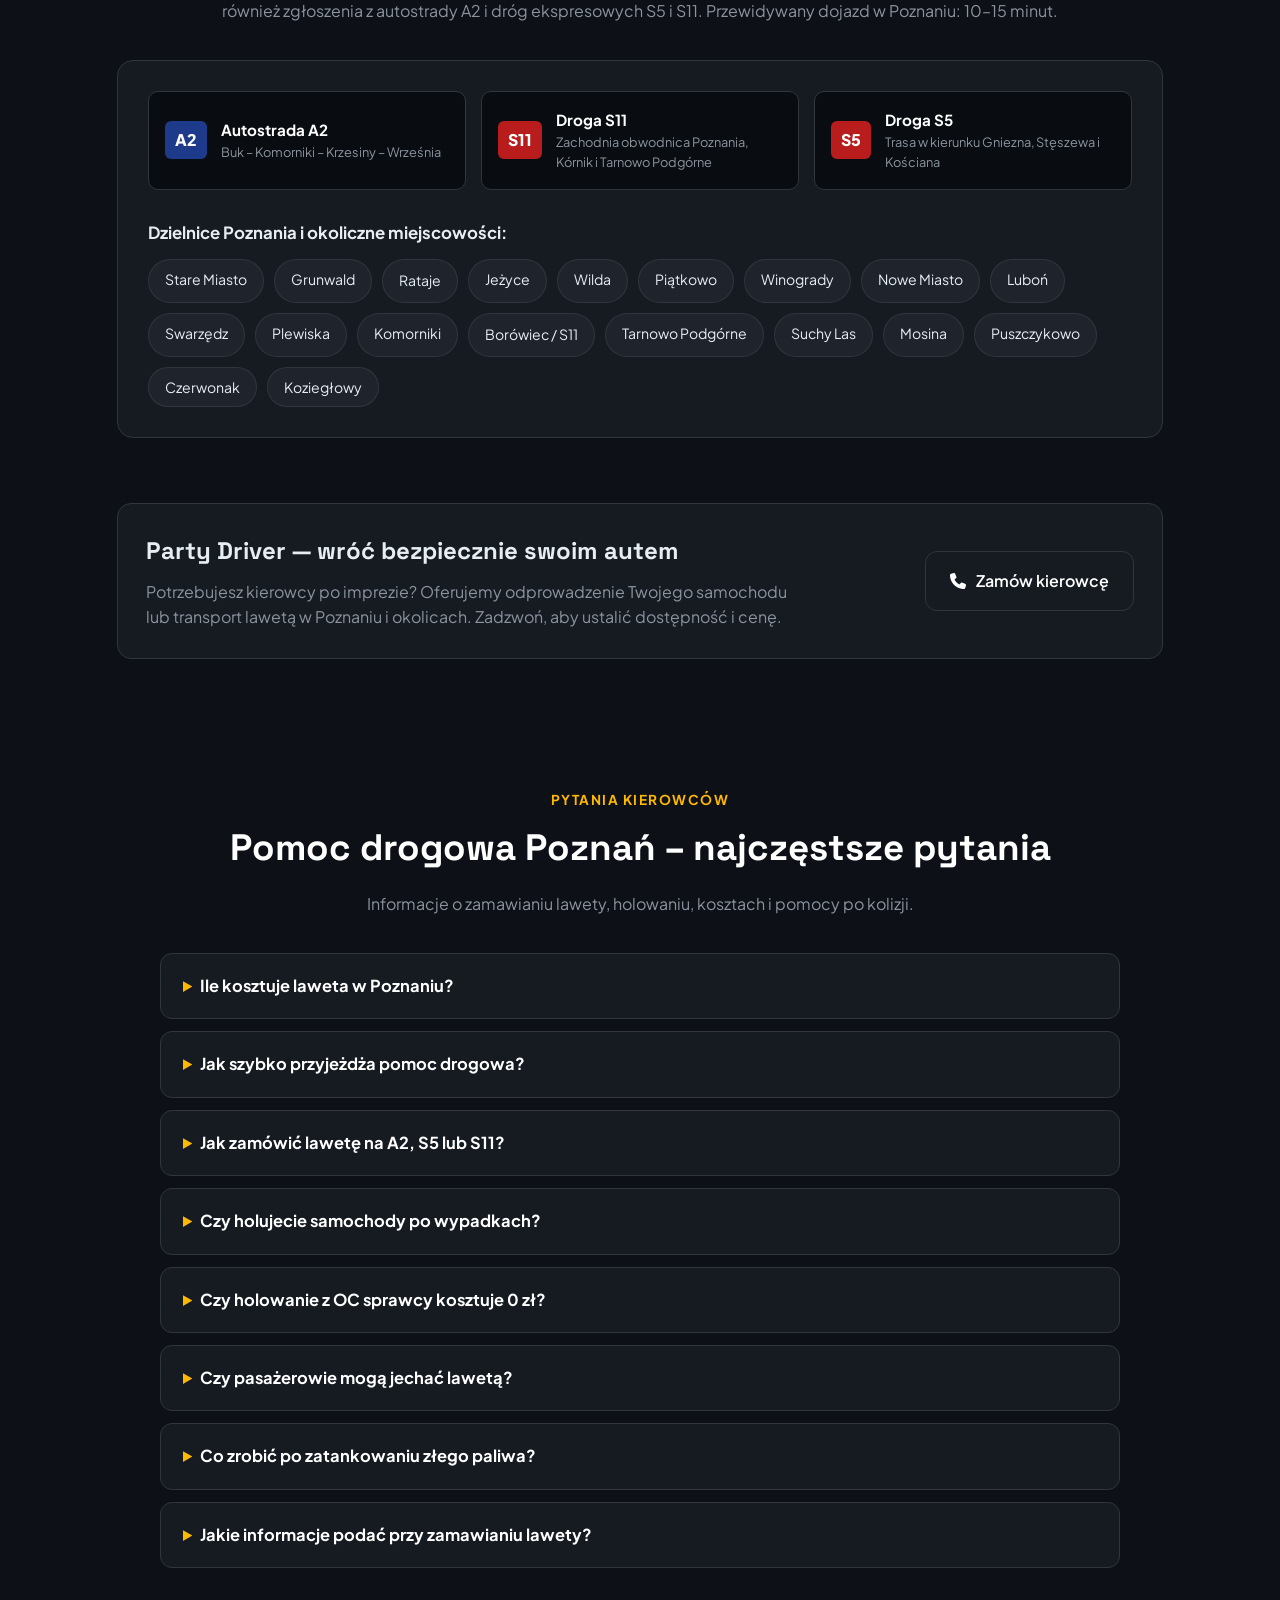
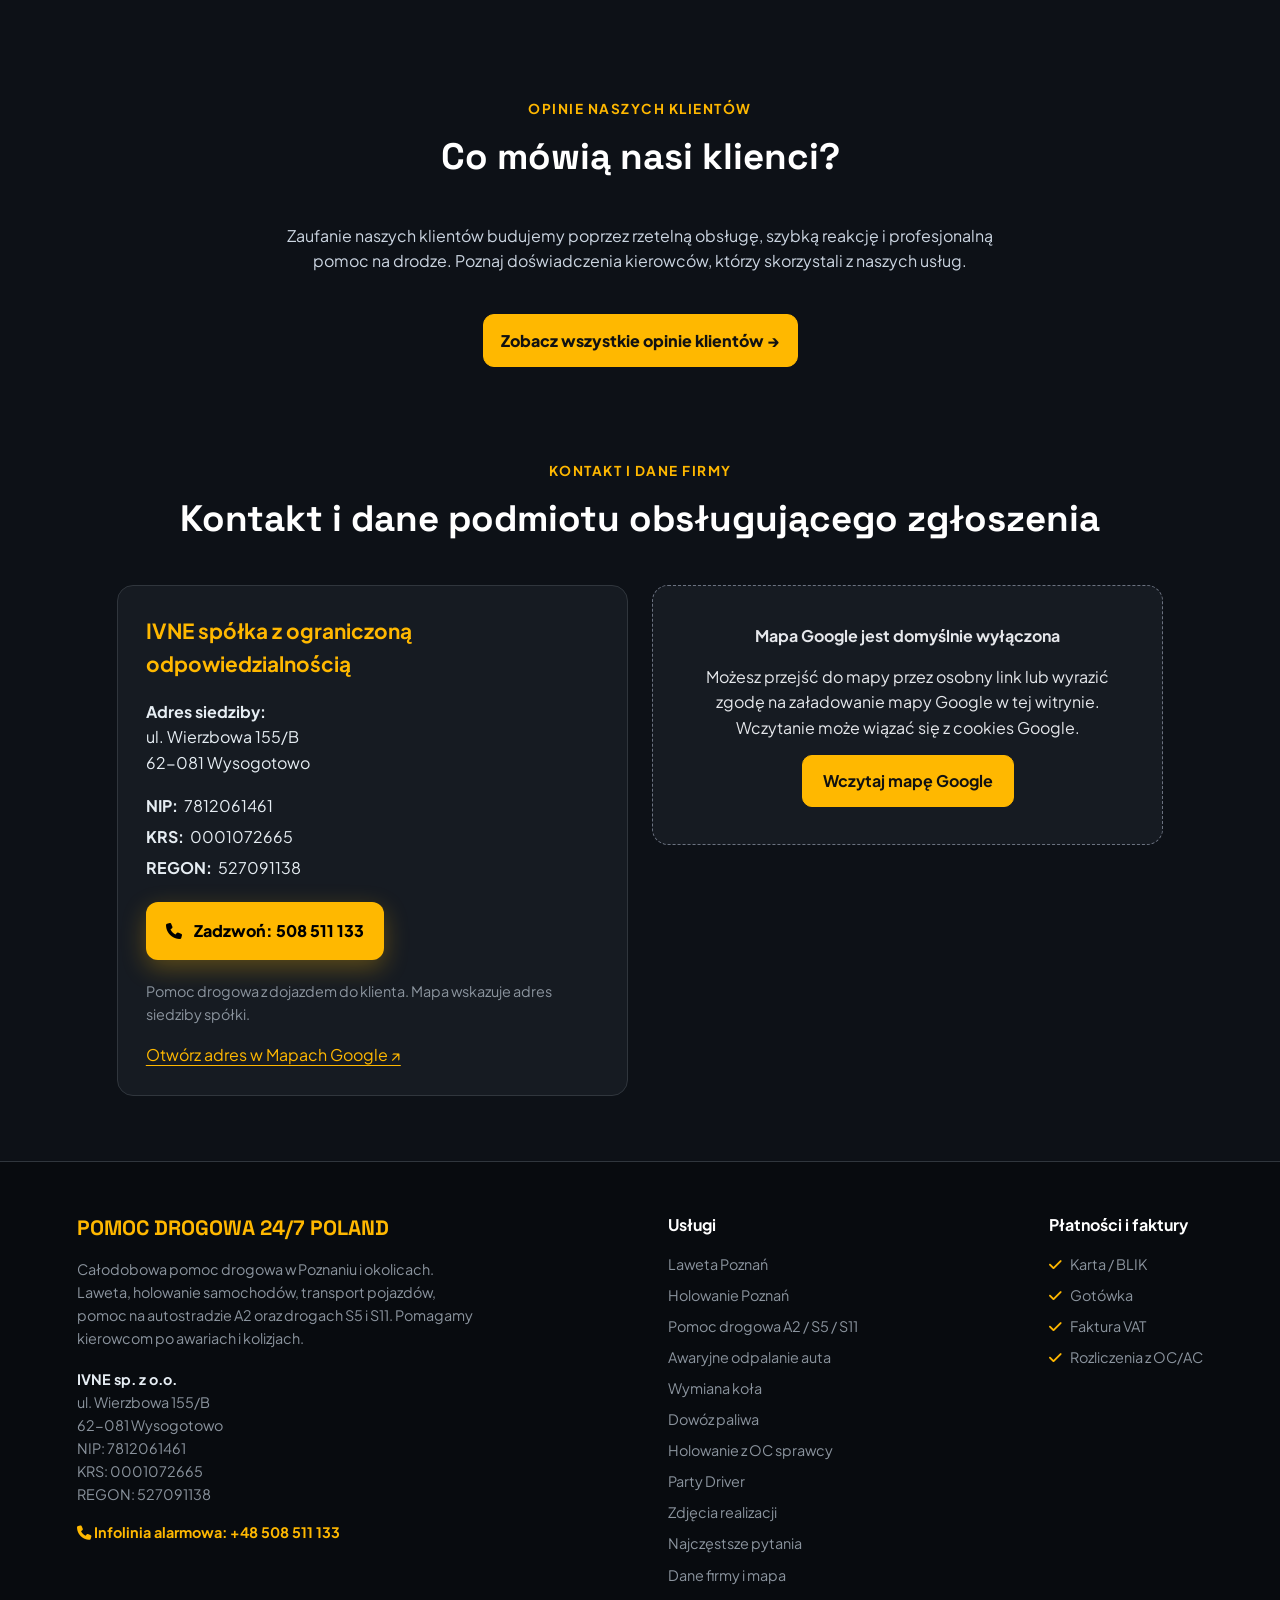
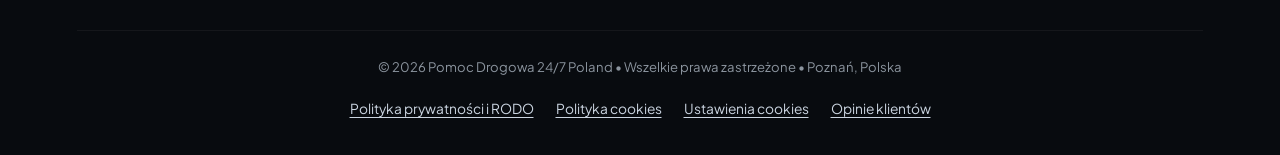
==== commit 412b1416: "Dodaj cenę holowania od 200 zł na stronie głównej" ====
--- a/index.html
+++ b/index.html
@@ -6,7 +6,7 @@
     <meta name="viewport" content="width=device-width, initial-scale=1.0">
 
     <title>Pomoc Drogowa Poznań 24H | Laweta i Holowanie</title>
-    <meta name="description" content="Pomoc drogowa Poznań 24/7. Laweta, holowanie, pomoc na A2, S5 i S11, awaryjne odpalanie i transport aut. Zadzwoń: 508 511 133.">
+    <meta name="description" content="Pomoc drogowa Poznań 24/7. Holowanie od 200 zł, laweta, pomoc na A2, S5 i S11. Cena ustalana przed wyjazdem. Zadzwoń: 508 511 133.">
     <meta name="robots" content="index, follow">
     <link rel="canonical" href="https://pomocdrogowapoznan24h.pl/">
     <link rel="icon" type="image/svg+xml" href="/favicon.svg">
@@ -1064,11 +1064,11 @@
                 </div>
 
                 <div class="price-box">
-                    <h2>Cena ustalona przed wyjazdem</h2>
+                    <h2>Holowanie od 200 zł – cena ustalona przed wyjazdem</h2>
                     <p>
                         Podaj lokalizację, markę i model samochodu
                         oraz miejsce, do którego chcesz go przetransportować.
-                        Ustalimy cenę usługi przed wysłaniem lawety.
+                        Holowanie w Poznaniu zaczyna się od 200 zł. Ostateczna cena zależy od odległości, rodzaju pojazdu i warunków załadunku. Ustalimy dokładną cenę przed wysłaniem lawety.
                     </p>
                     <ul class="payment-tags" aria-label="Płatności i faktury">
                         <li>Karta</li>
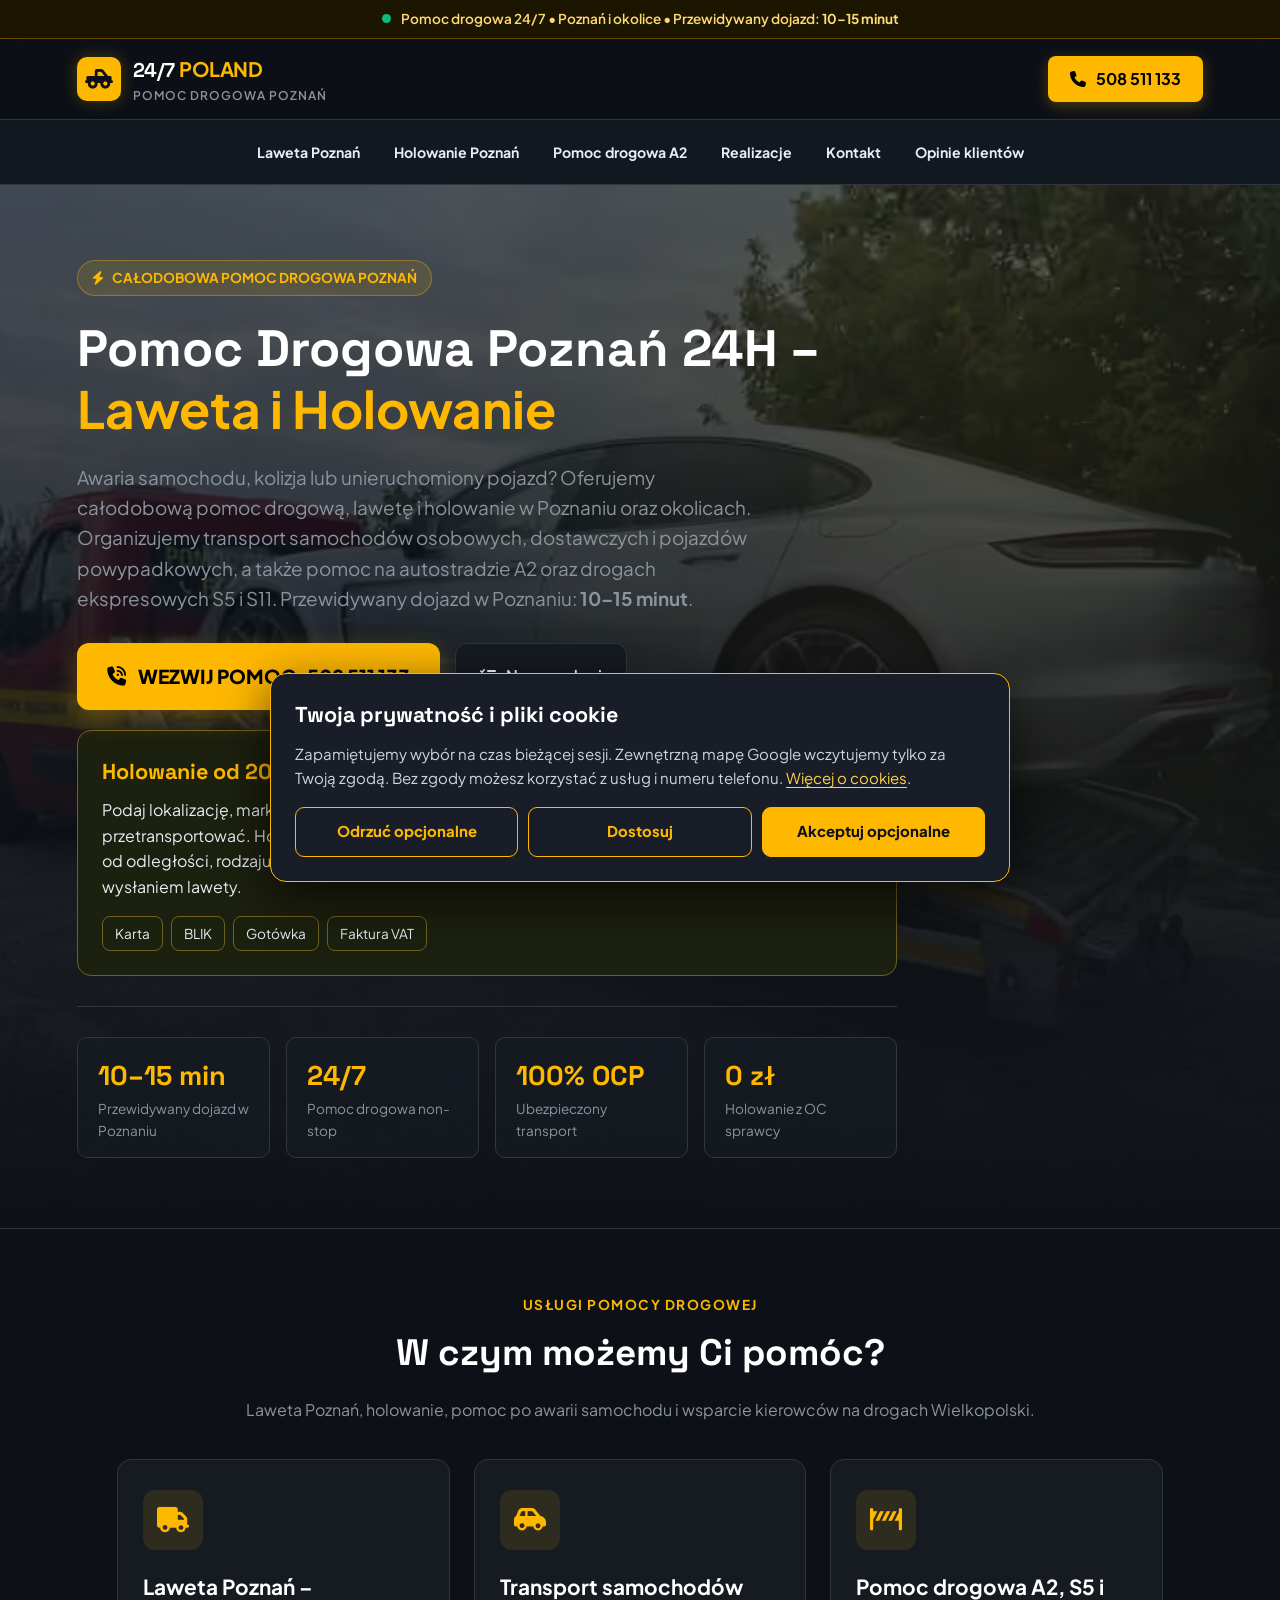
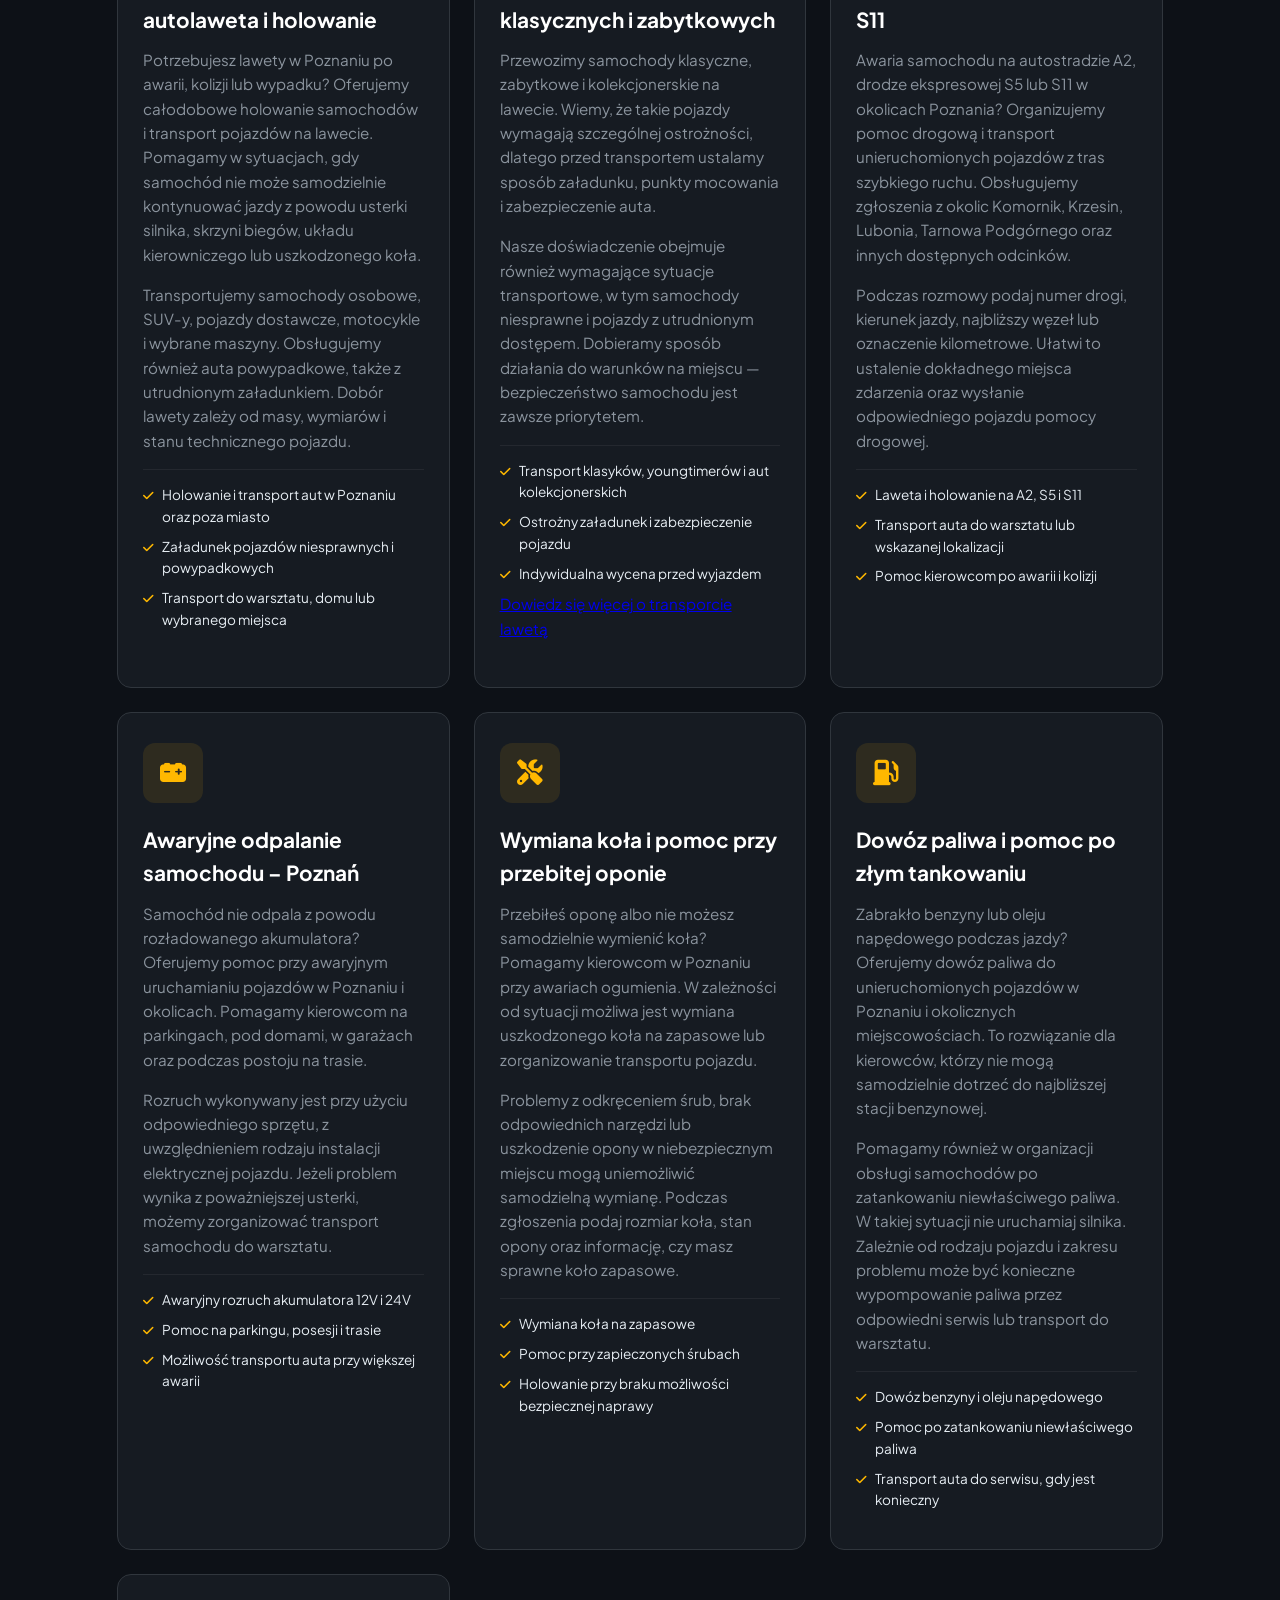
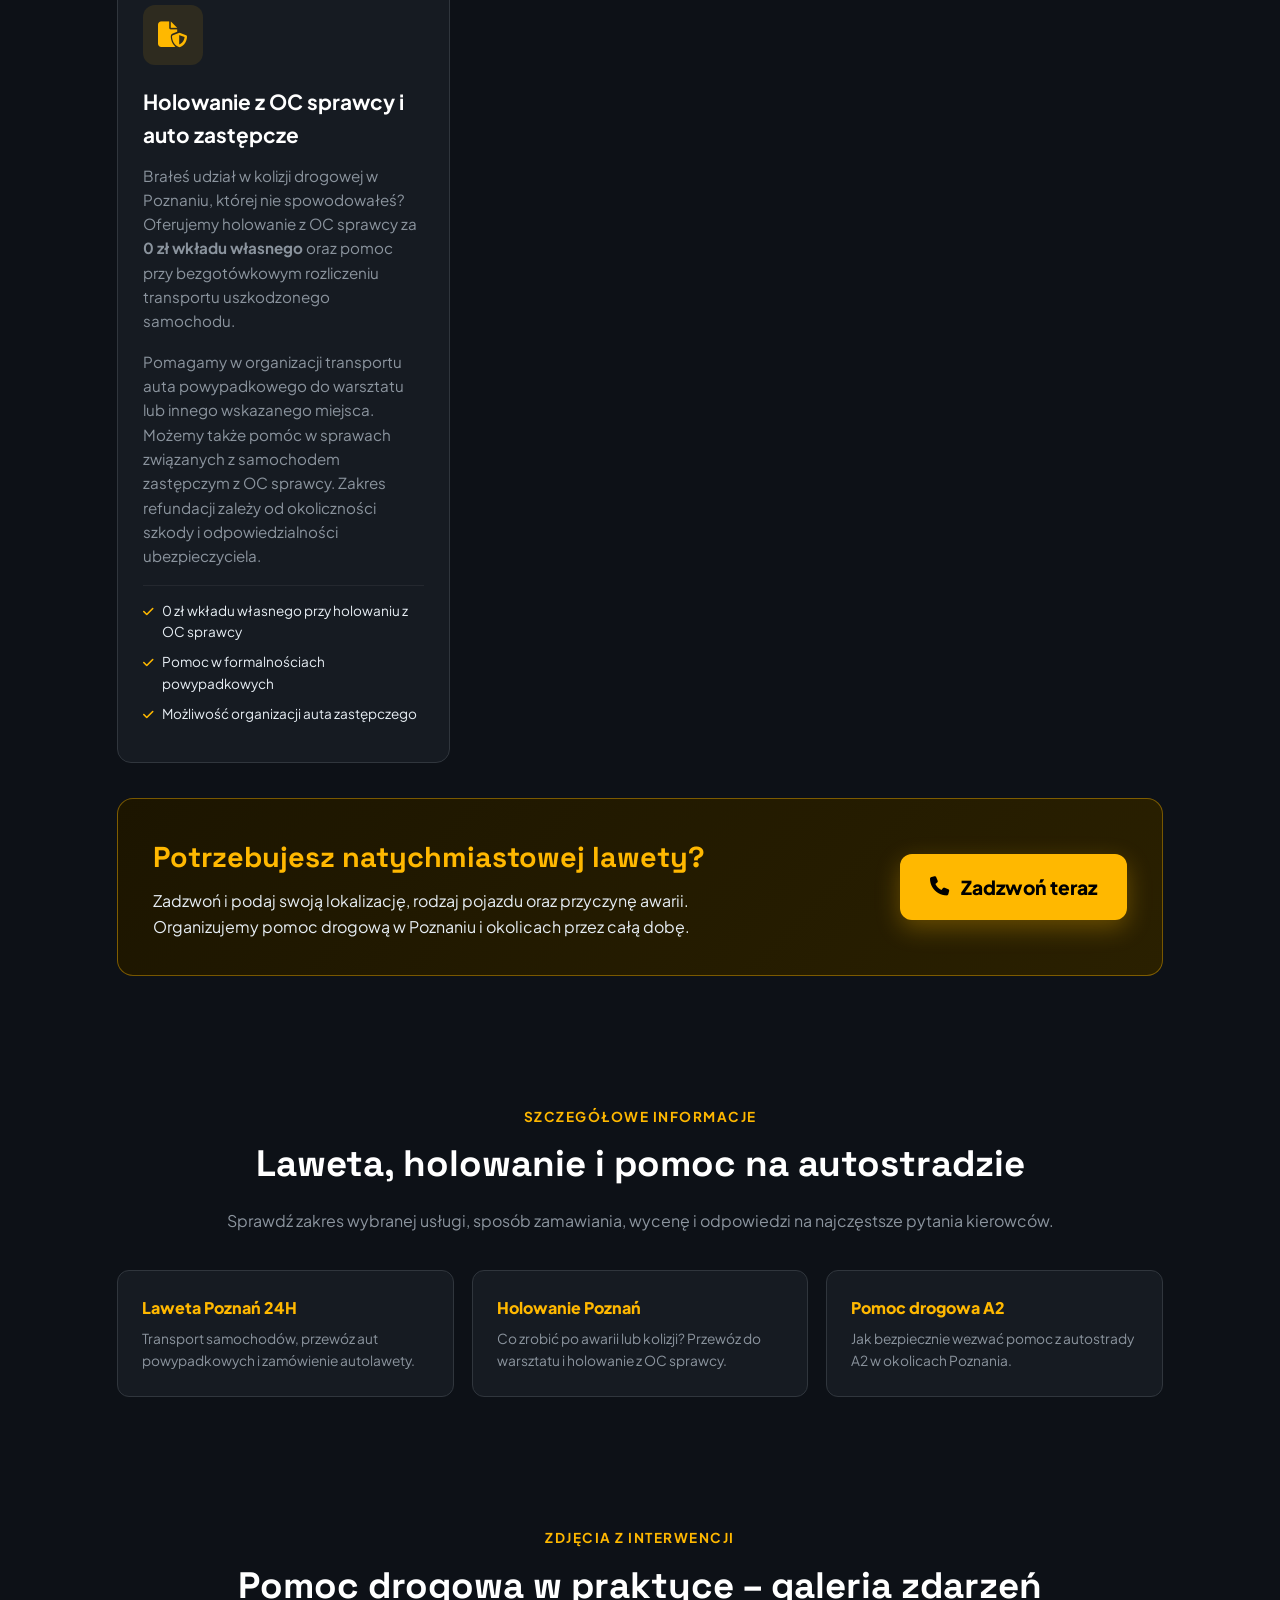
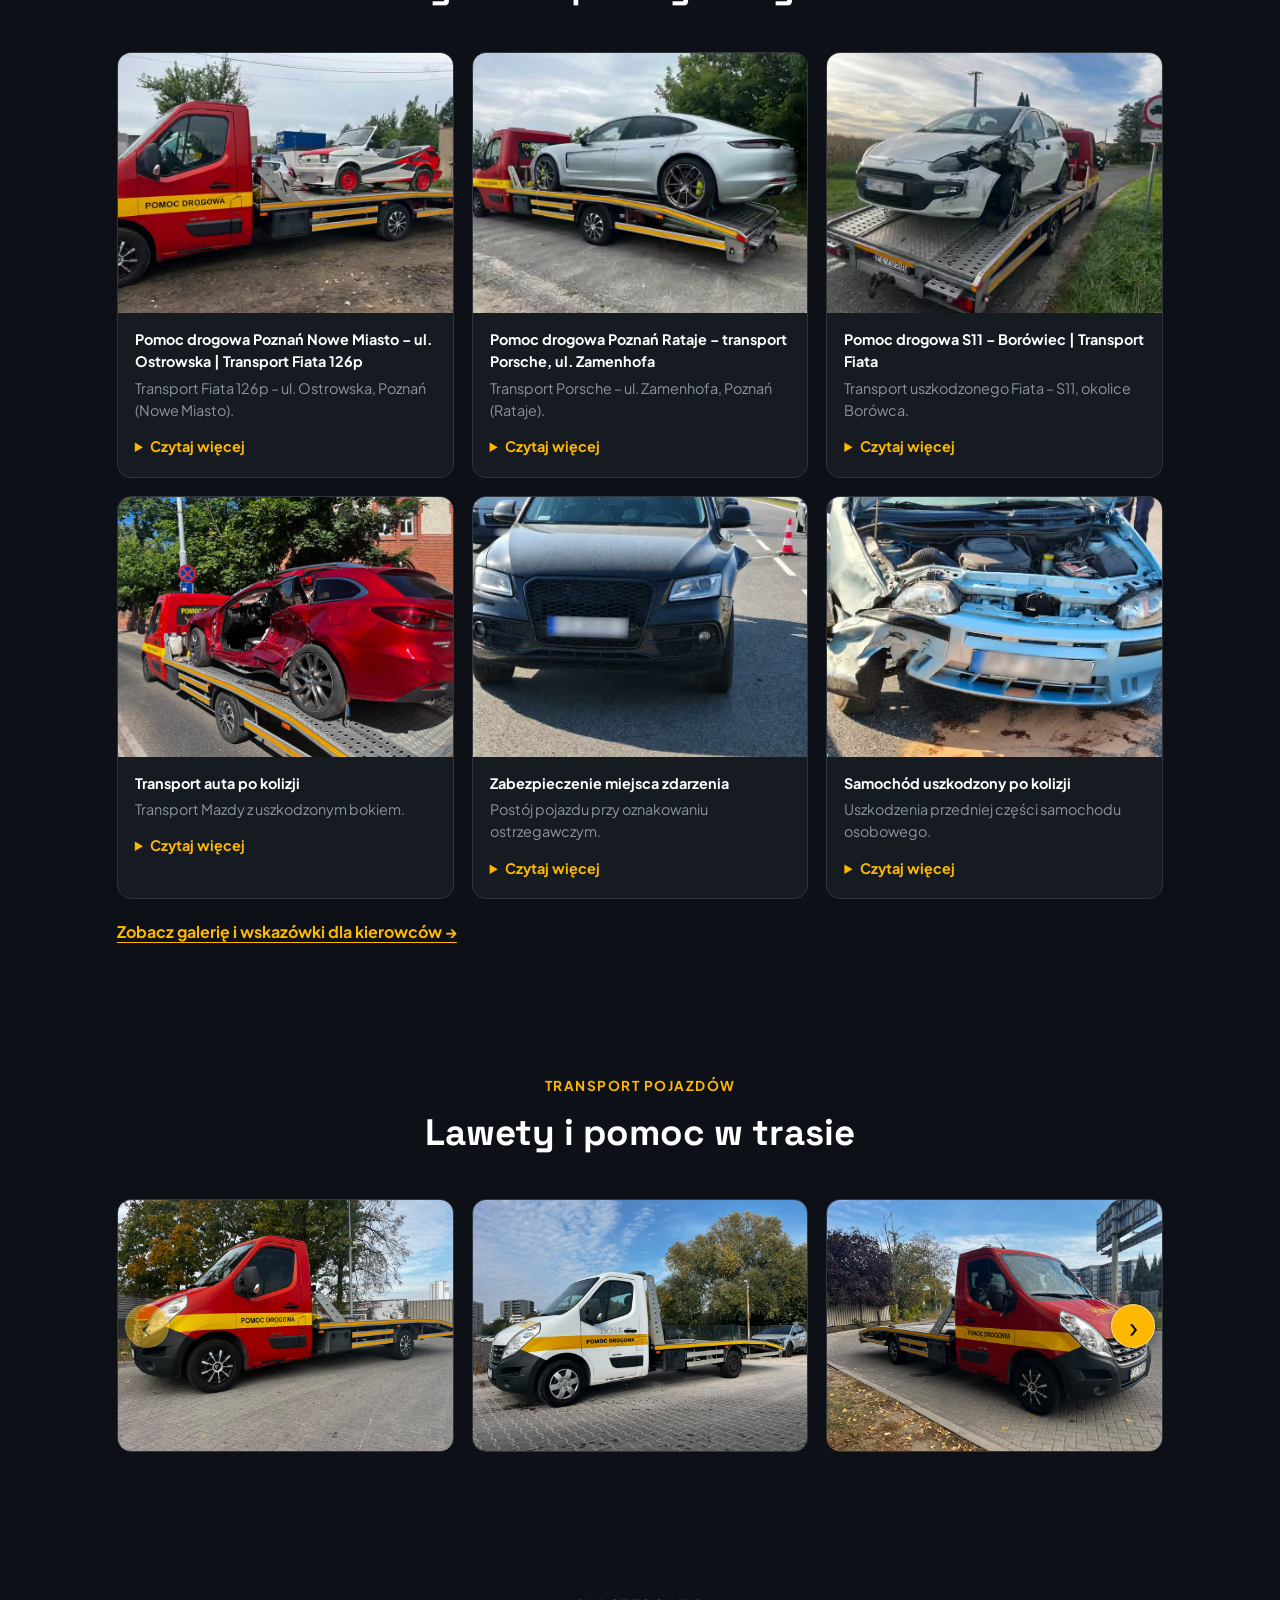
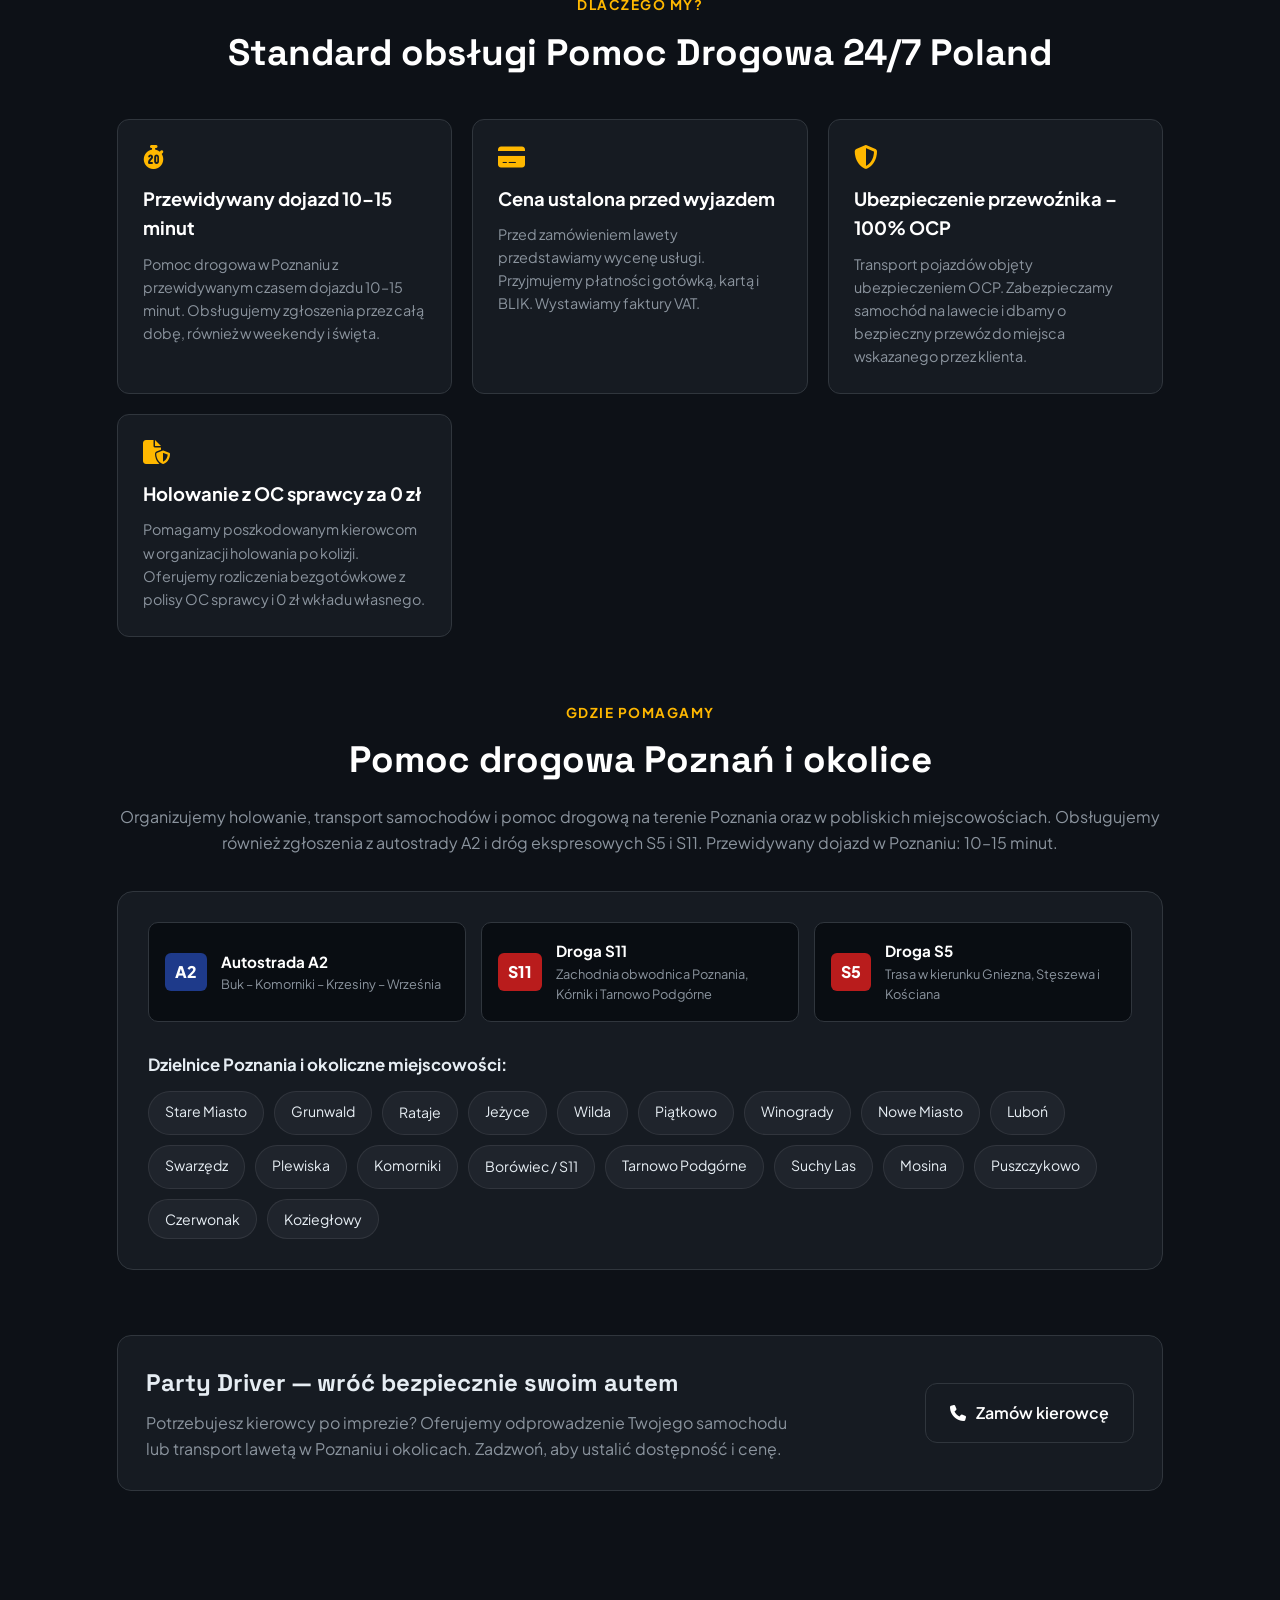
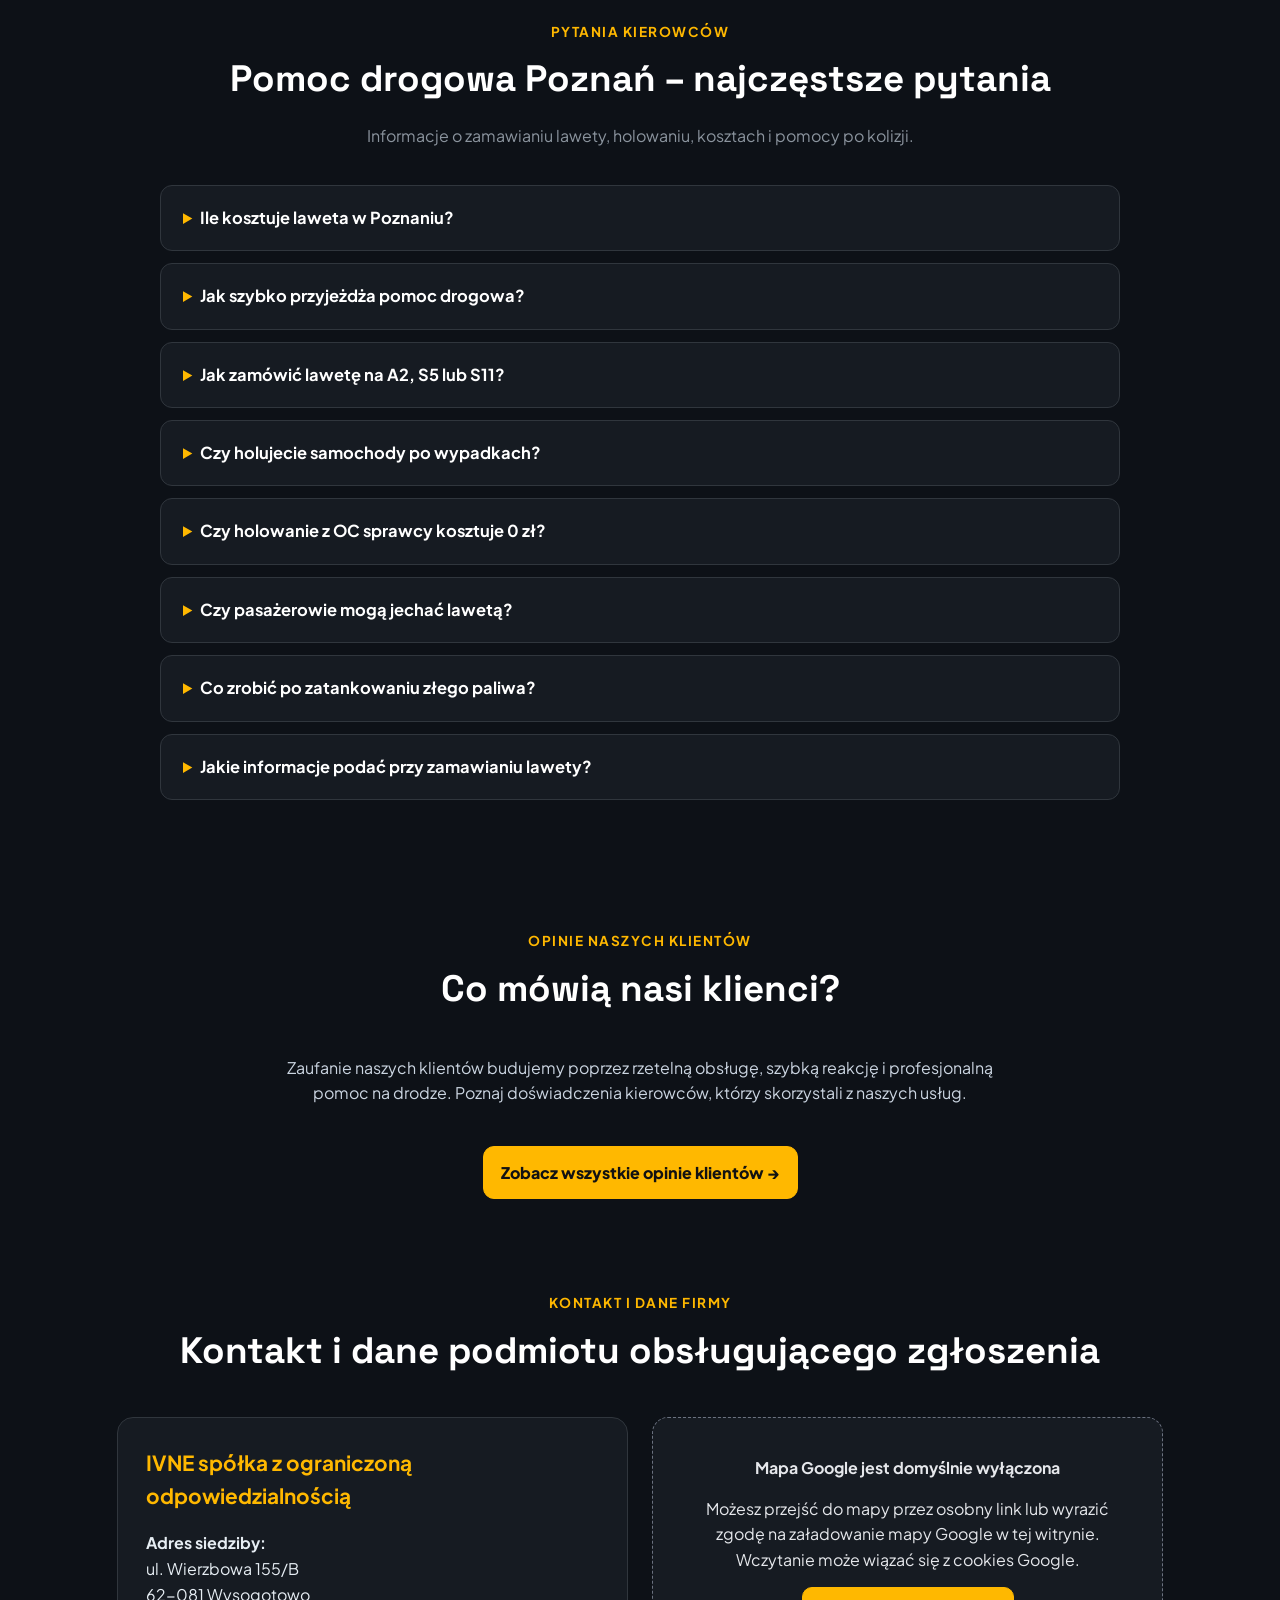
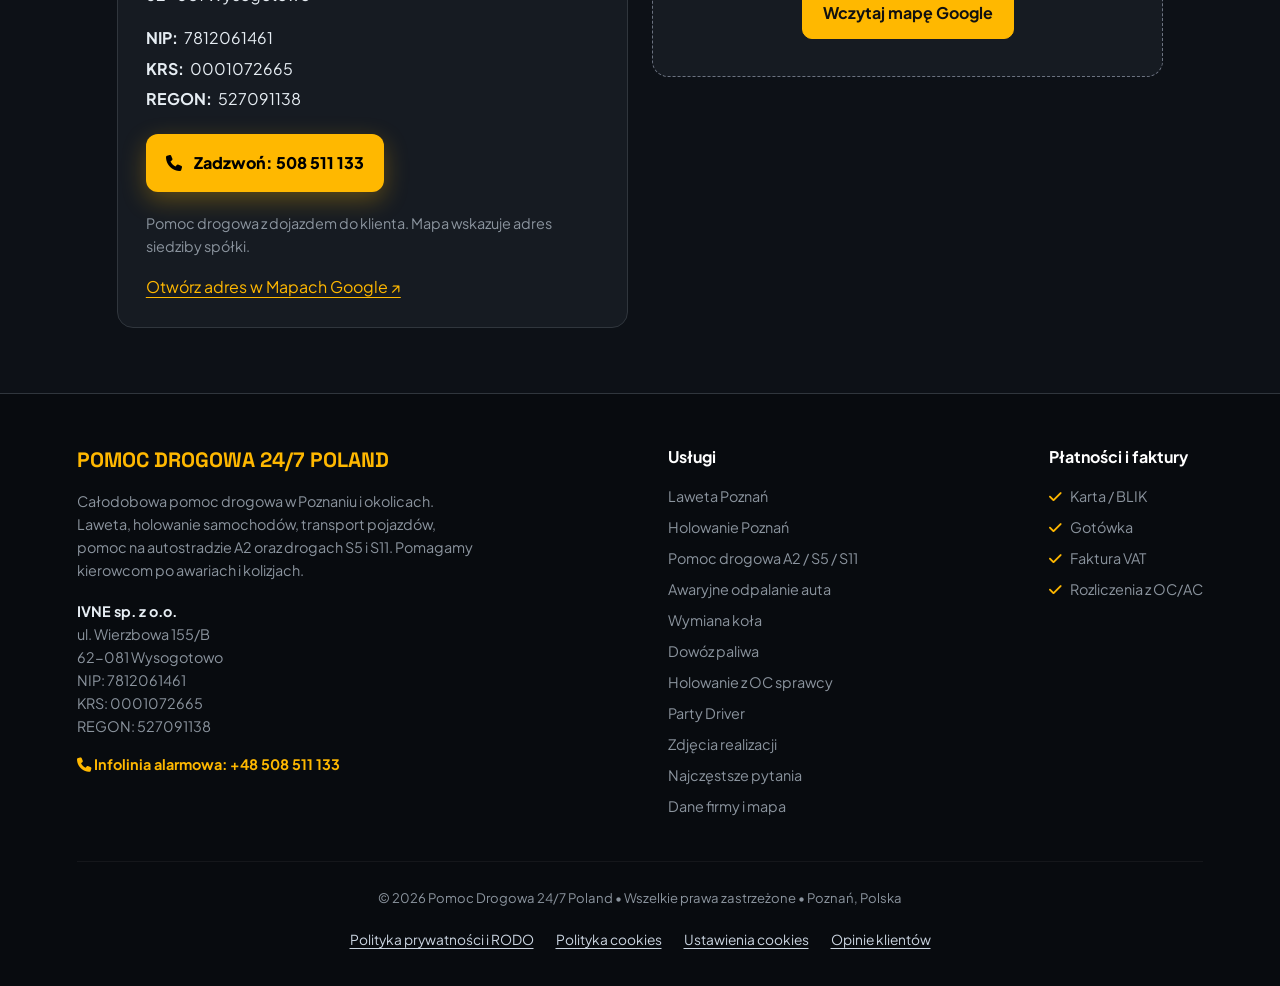
==== commit 69cd76b2: "Dodaj usługę transportu samochodów klasycznych na stronie głównej" ====
--- a/index.html
+++ b/index.html
@@ -1155,6 +1155,20 @@
                     </ul>
                 </article>
 
+                <!-- TRANSPORT SAMOCHODÓW KLASYCZNYCH -->
+                <article class="service-card">
+                    <div class="service-icon-wrap"><i class="fa-solid fa-car-side" aria-hidden="true"></i></div>
+                    <h3>Transport samochodów klasycznych i zabytkowych</h3>
+                    <p>Przewozimy samochody klasyczne, zabytkowe i kolekcjonerskie na lawecie. Wiemy, że takie pojazdy wymagają szczególnej ostrożności, dlatego przed transportem ustalamy sposób załadunku, punkty mocowania i zabezpieczenie auta.</p>
+                    <p>Nasze doświadczenie obejmuje również wymagające sytuacje transportowe, w tym samochody niesprawne i pojazdy z utrudnionym dostępem. Dobieramy sposób działania do warunków na miejscu — bezpieczeństwo samochodu jest zawsze priorytetem.</p>
+                    <ul class="service-features">
+                        <li><i class="fa-solid fa-check" aria-hidden="true"></i> Transport klasyków, youngtimerów i aut kolekcjonerskich</li>
+                        <li><i class="fa-solid fa-check" aria-hidden="true"></i> Ostrożny załadunek i zabezpieczenie pojazdu</li>
+                        <li><i class="fa-solid fa-check" aria-hidden="true"></i> Indywidualna wycena przed wyjazdem</li>
+                    </ul>
+                    <p><a href="/laweta-poznan.html">Dowiedz się więcej o transporcie lawetą</a></p>
+                </article>
+
                 <!-- USŁUGA 2 -->
                 <article class="service-card">
                     <div class="service-icon-wrap">
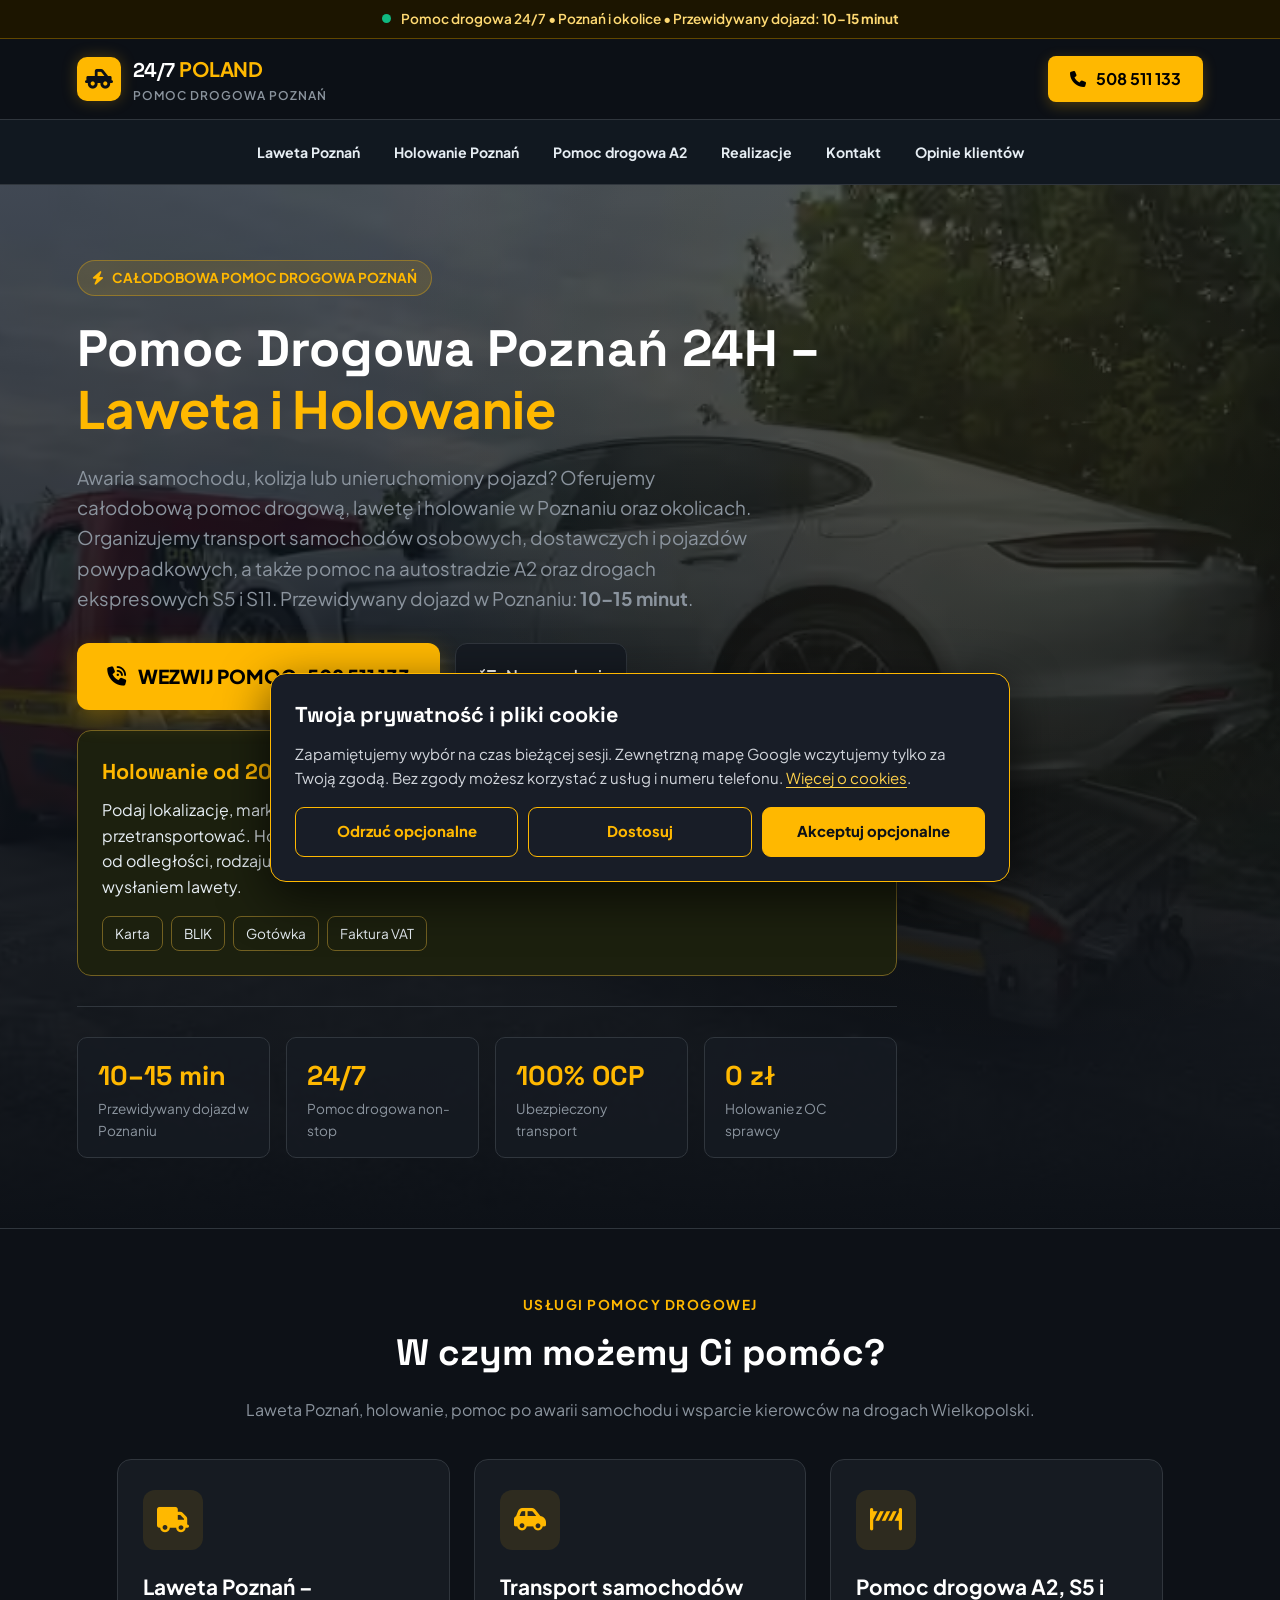
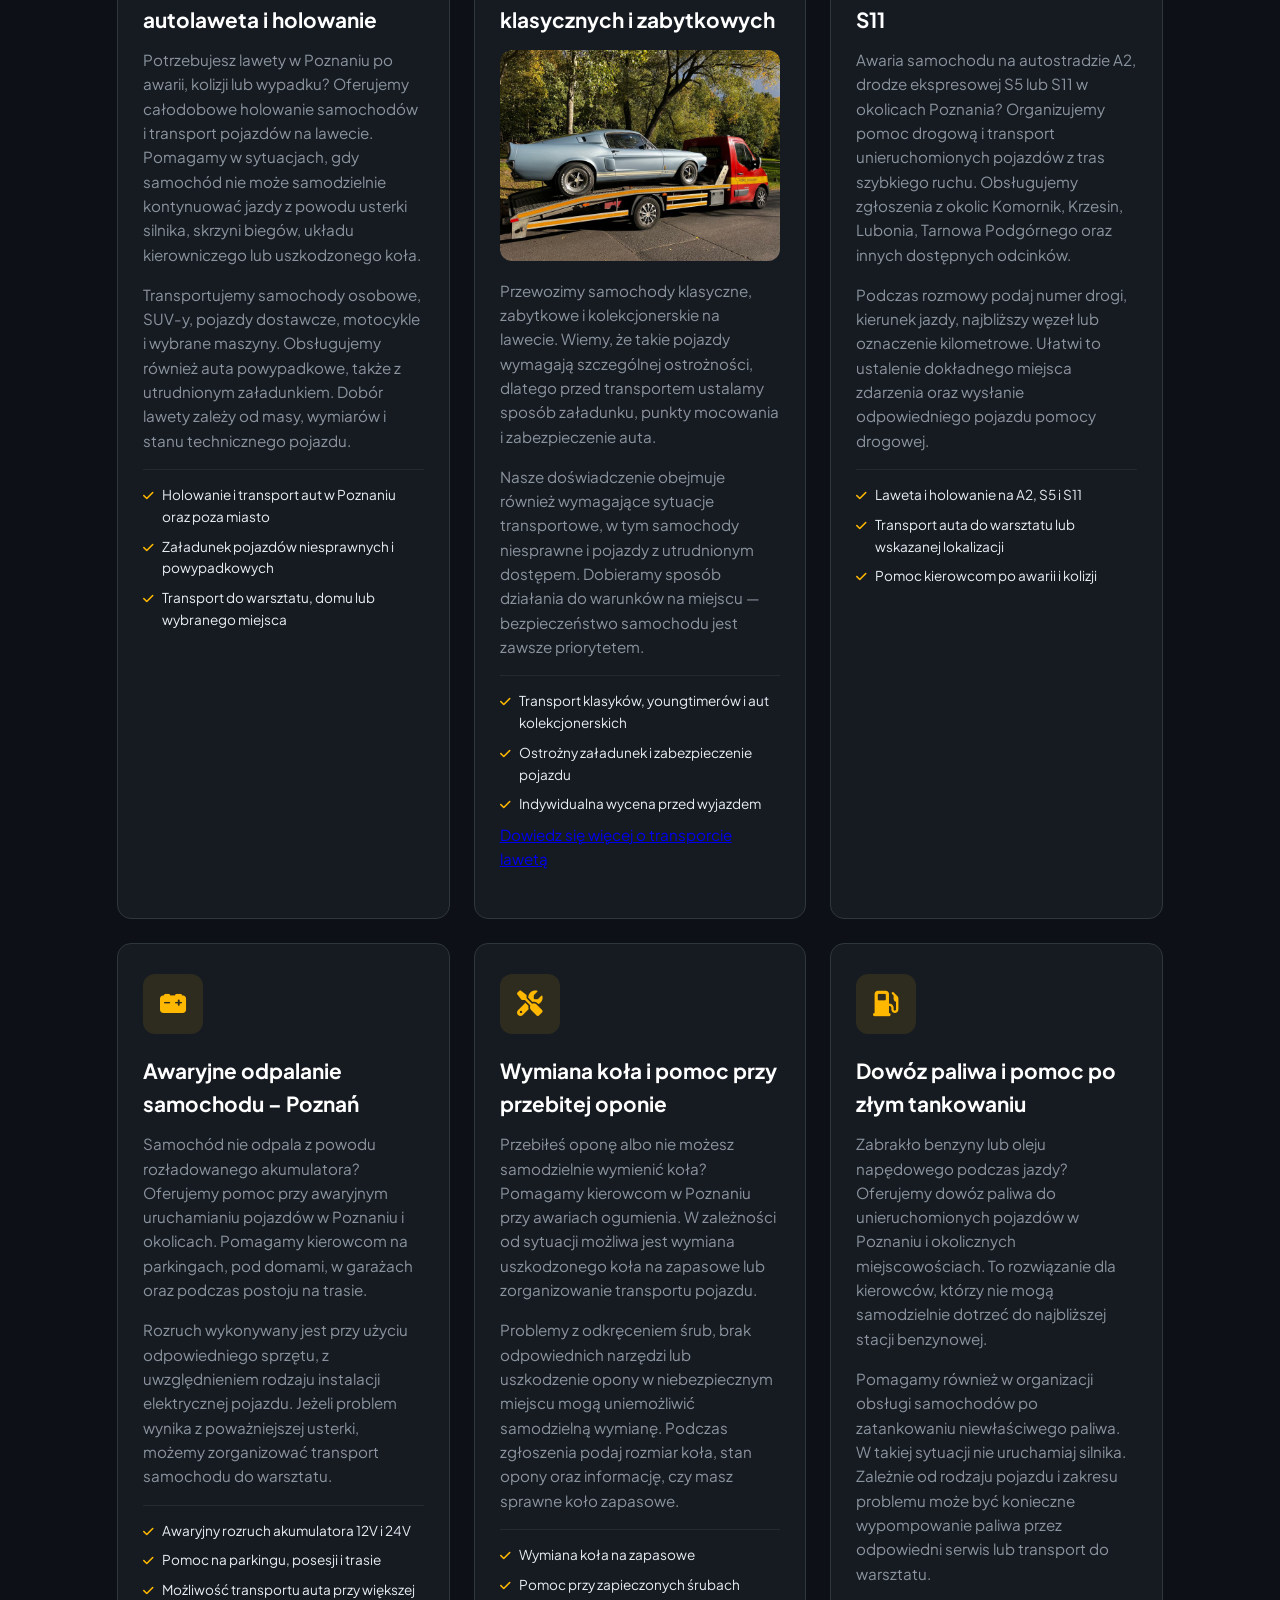
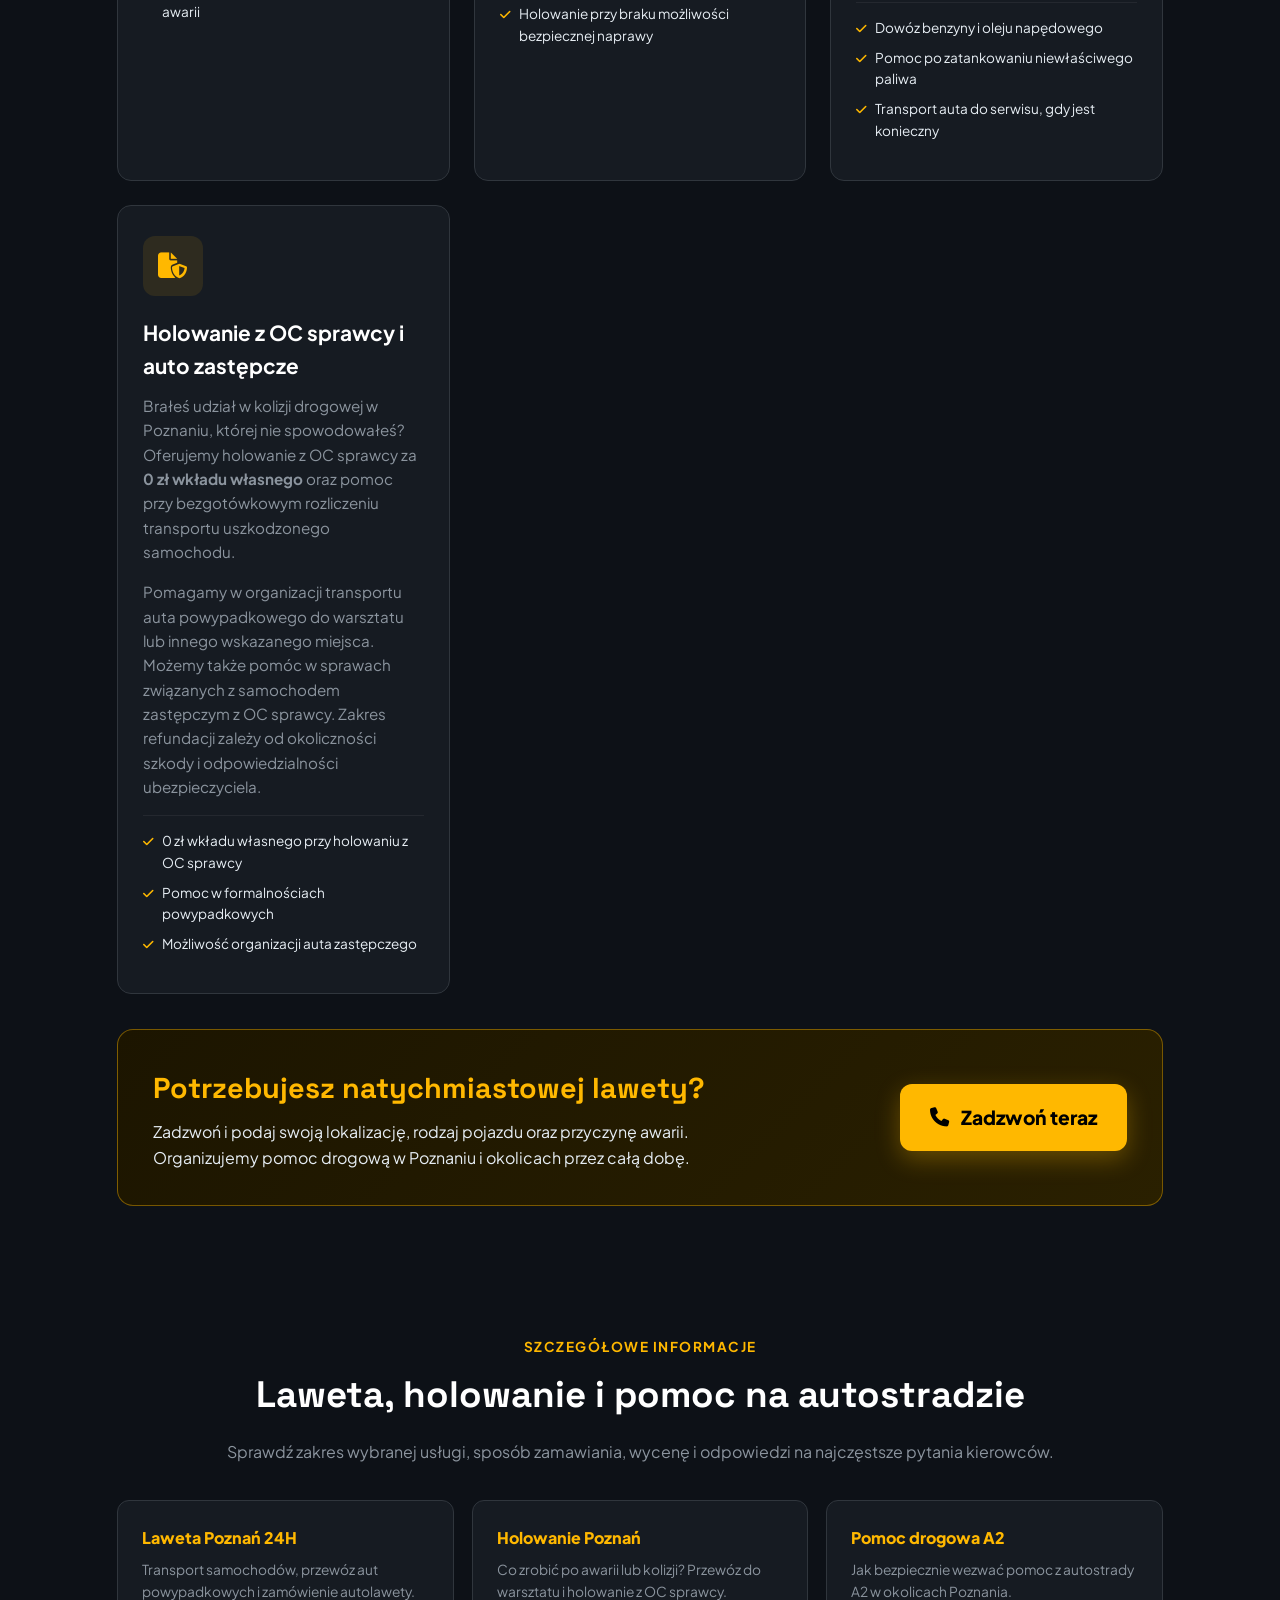
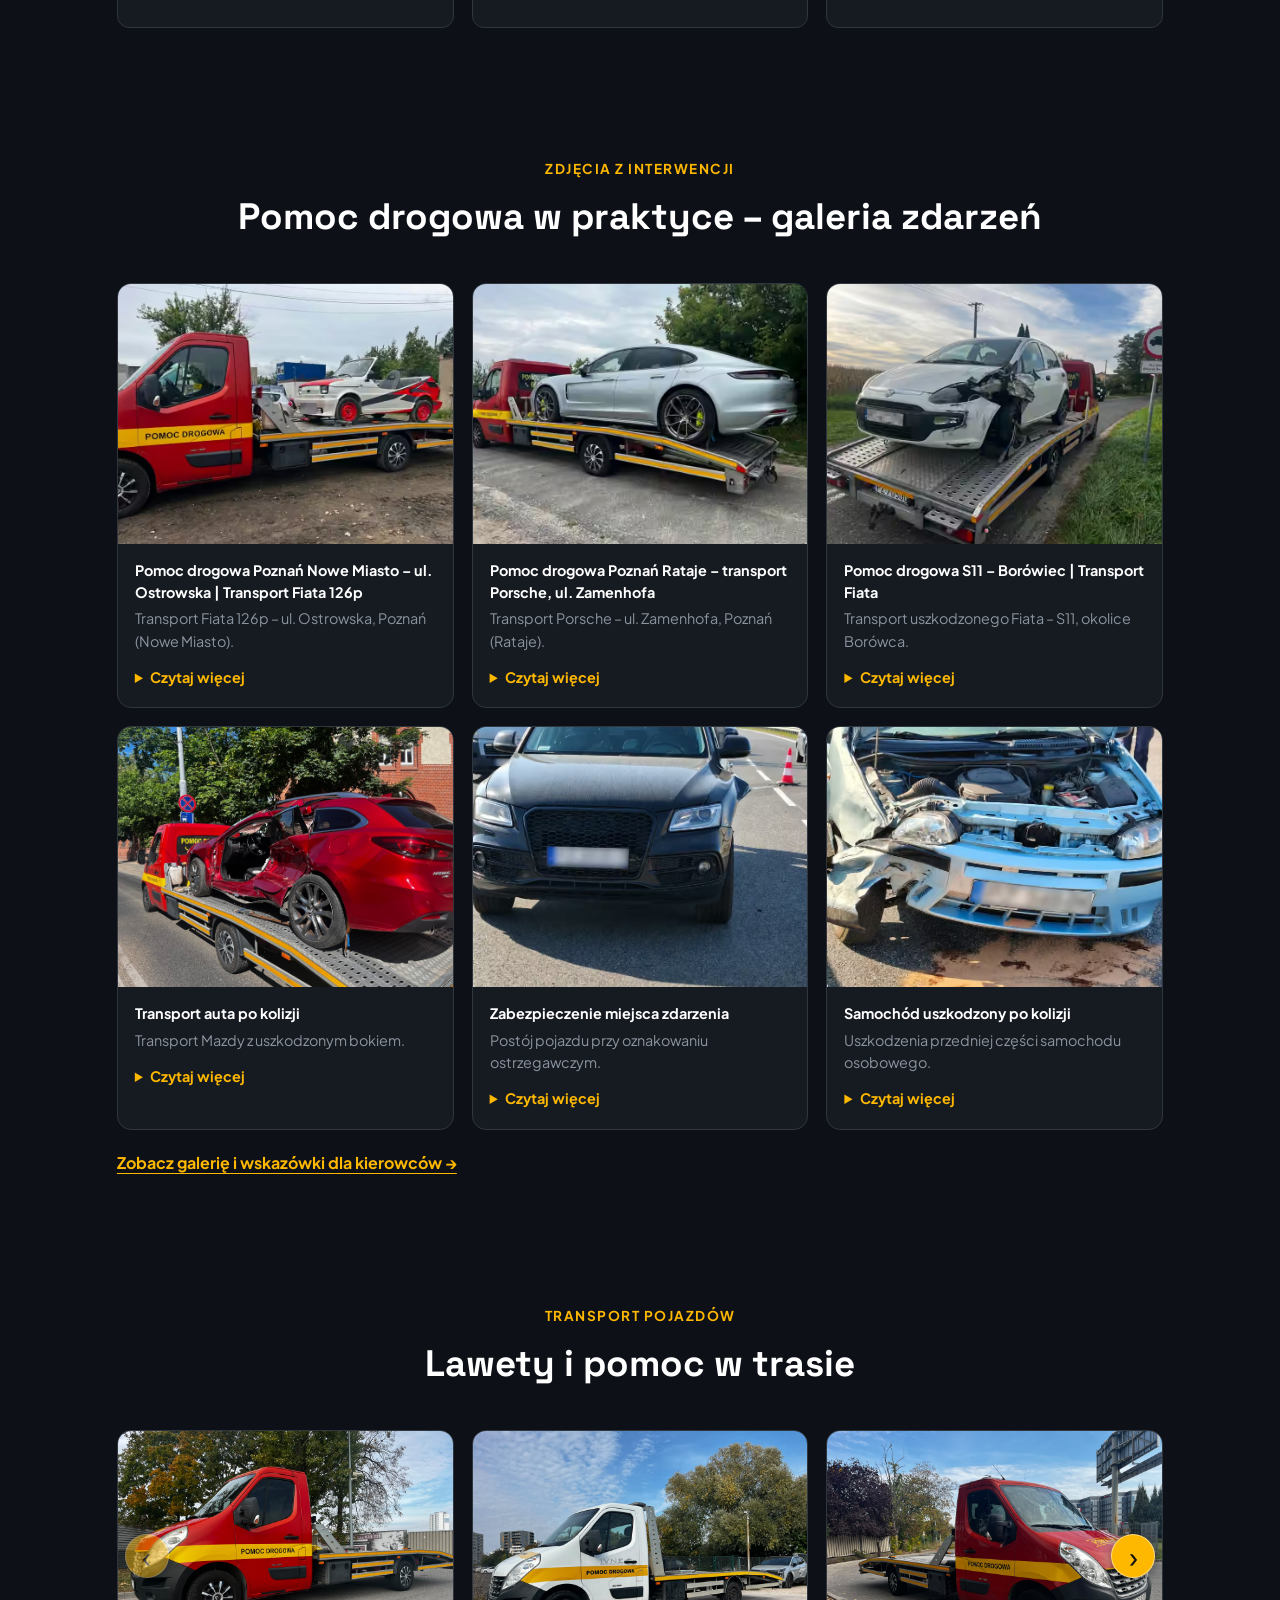
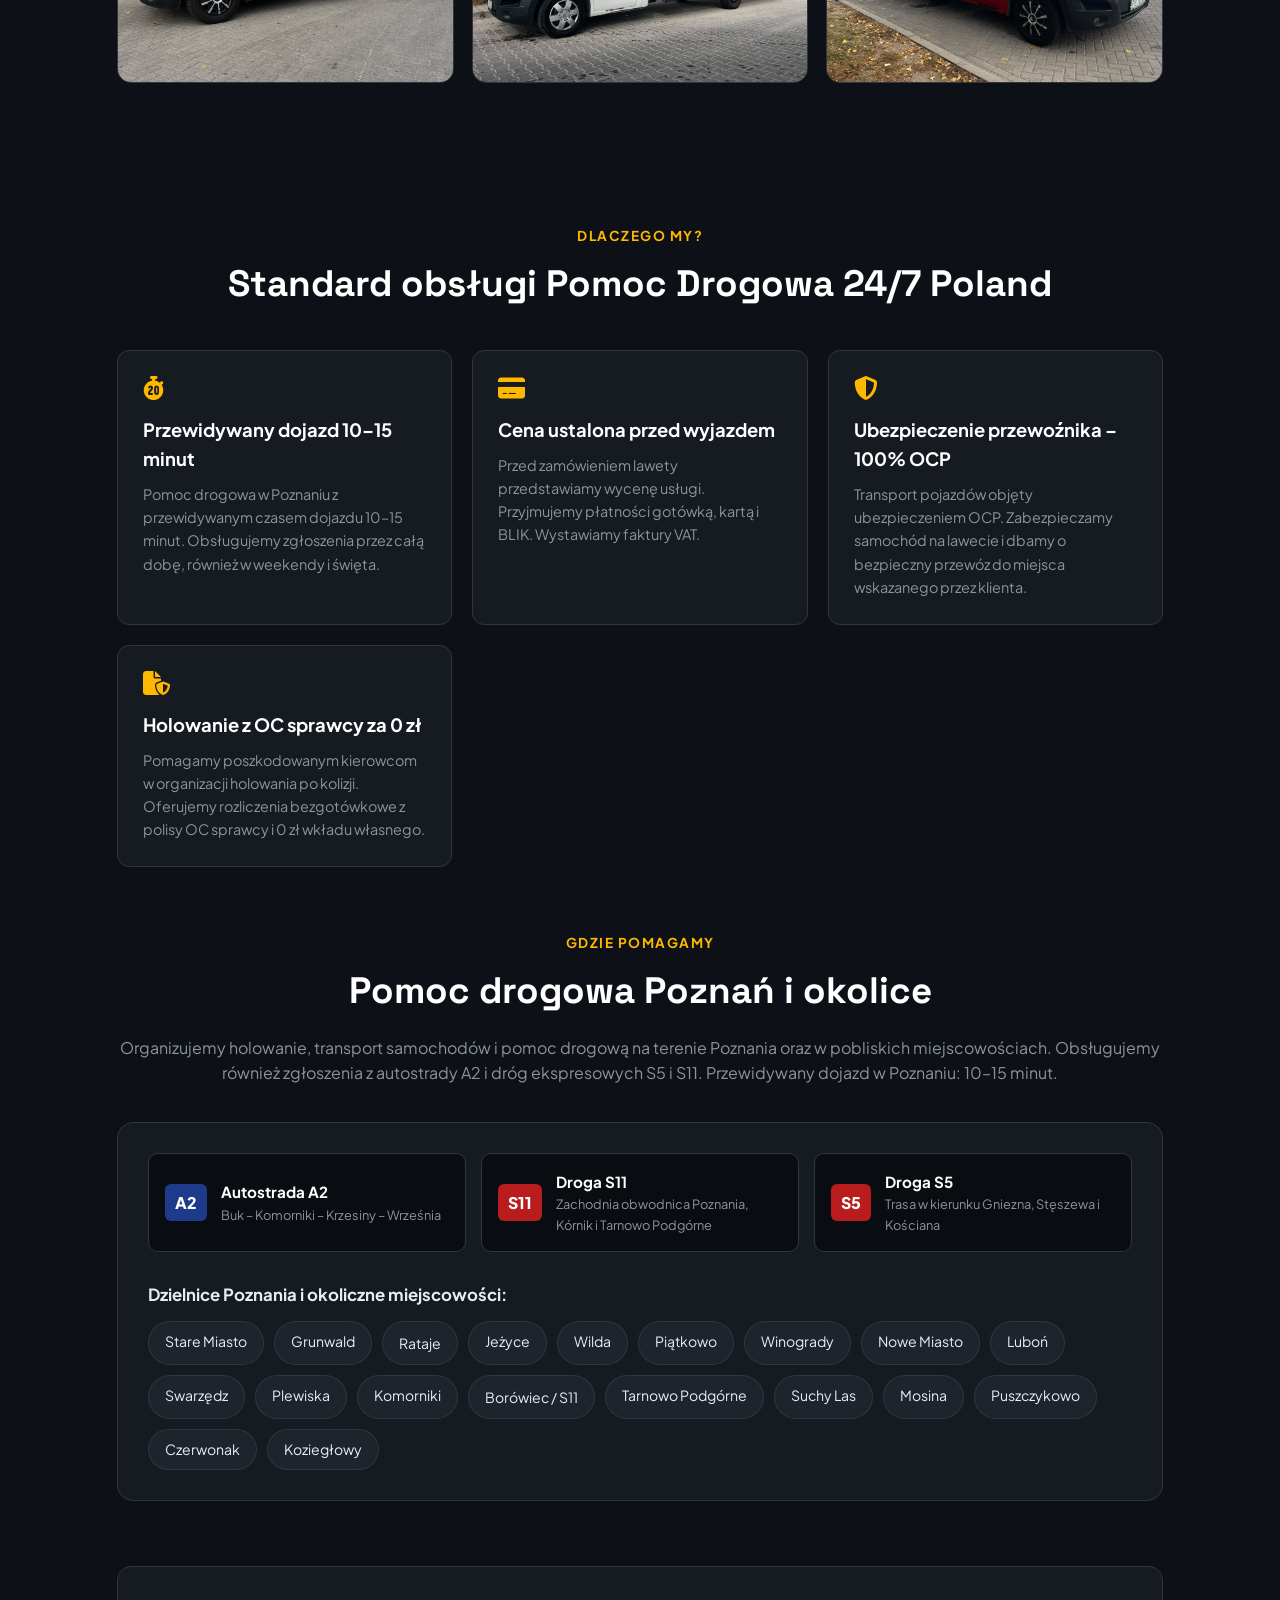
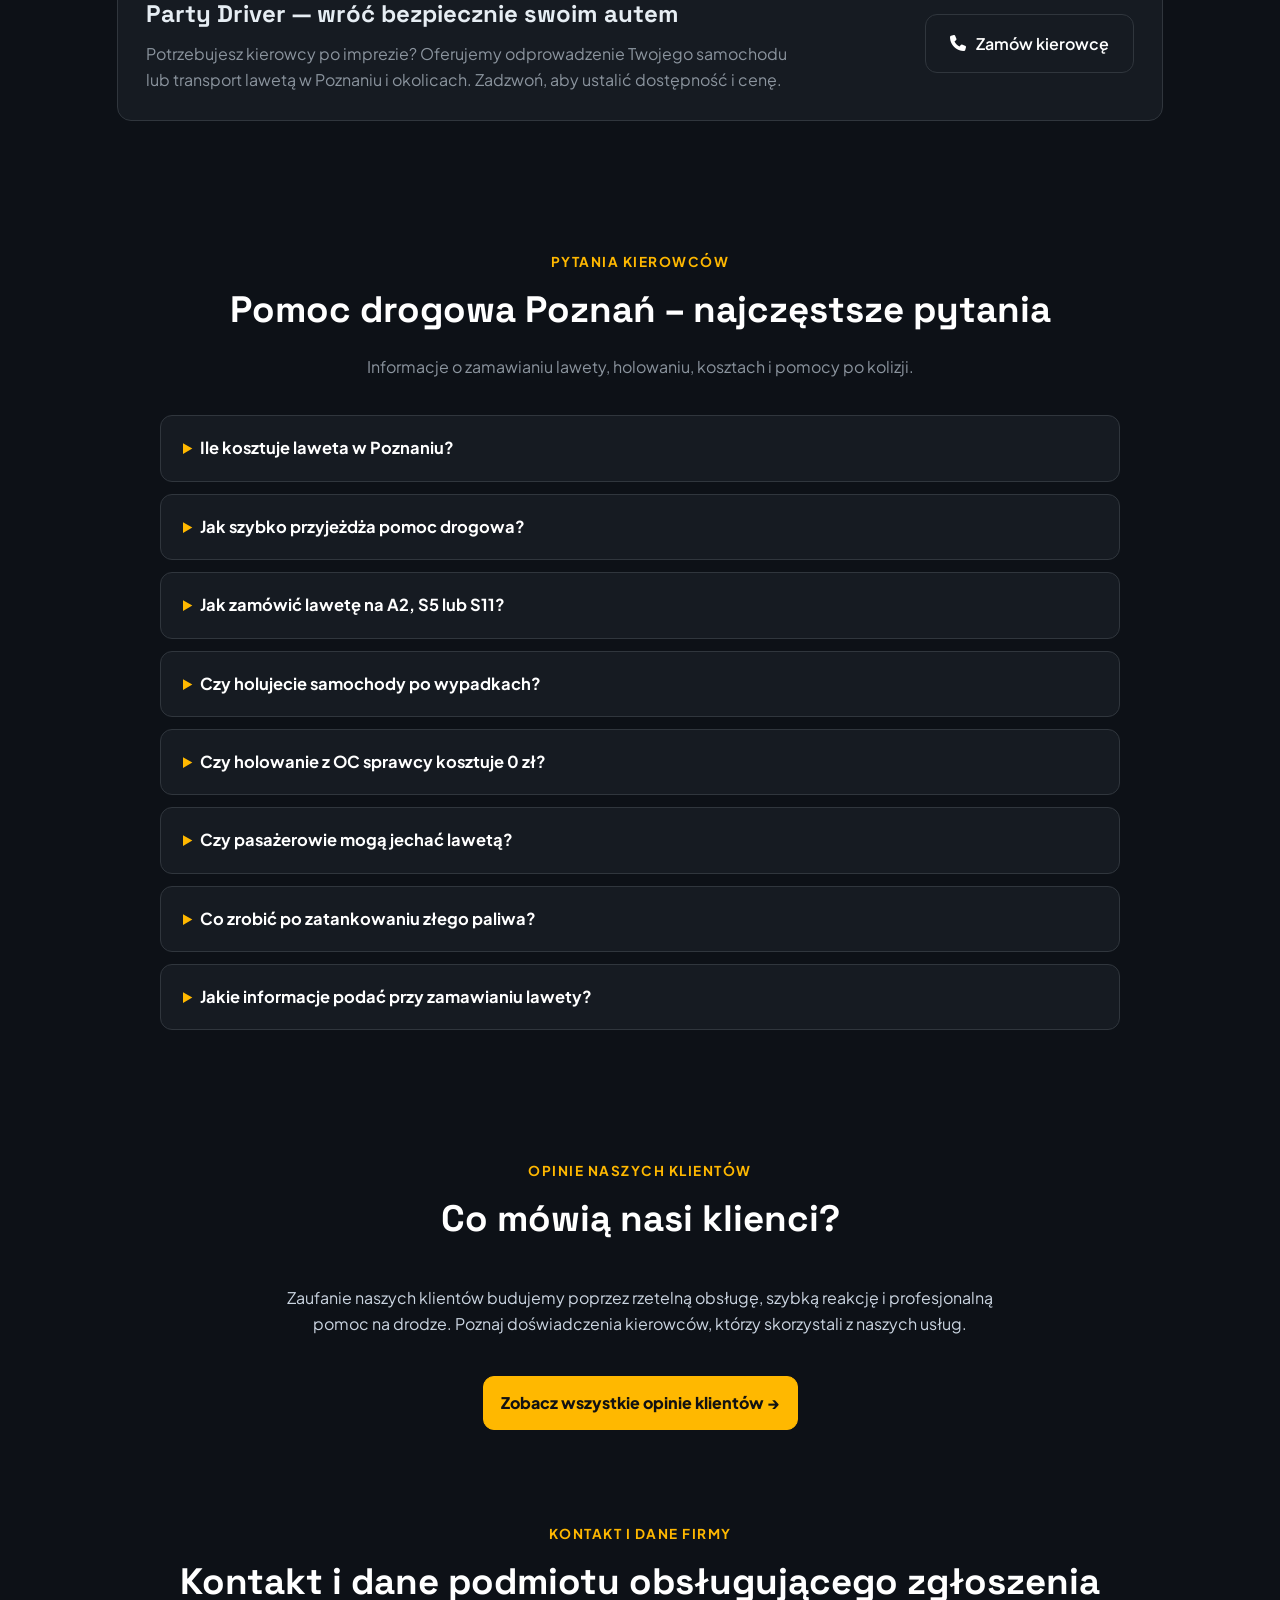
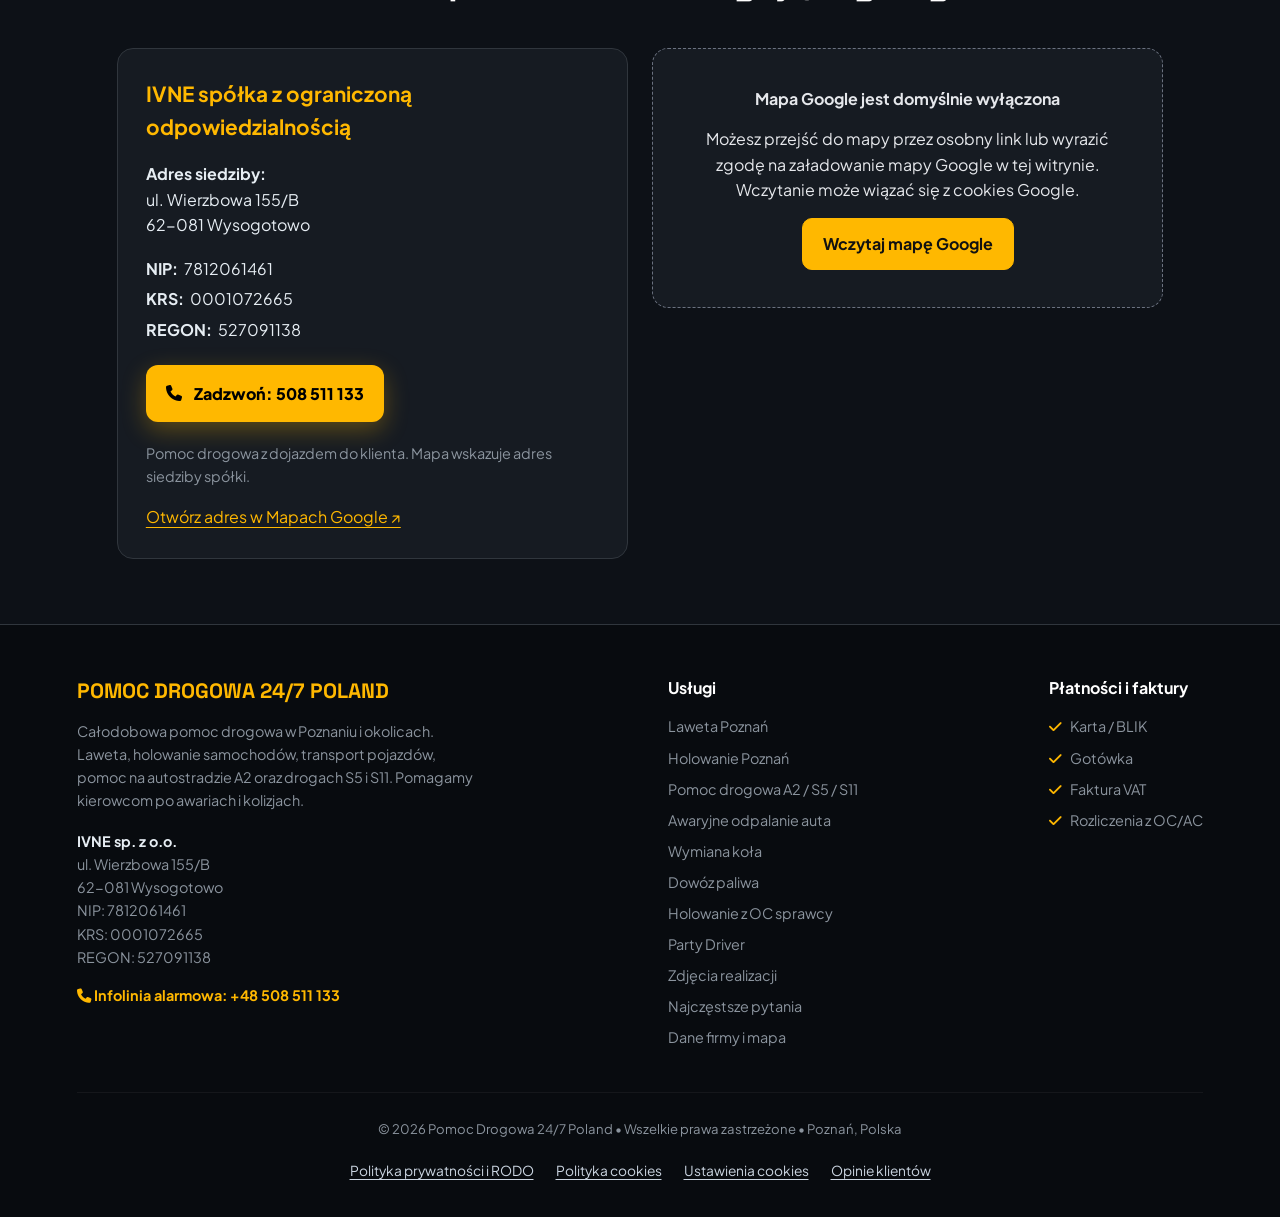
==== commit 8bc33c3d: "Dodaj autentyczne zdjęcie transportu klasycznego auta" ====
--- a/index.html
+++ b/index.html
@@ -1158,7 +1158,7 @@
                 <!-- TRANSPORT SAMOCHODÓW KLASYCZNYCH -->
                 <article class="service-card">
                     <div class="service-icon-wrap"><i class="fa-solid fa-car-side" aria-hidden="true"></i></div>
-                    <h3>Transport samochodów klasycznych i zabytkowych</h3>
+                    <h3>Transport samochodów klasycznych i zabytkowych</h3><img src="/images/transport-samochodu-klasycznego-laweta-poznan.jpg" alt="Klasyczny Ford Mustang Shelby GT350 na czerwonej lawecie pomocy drogowej – transport samochodu zabytkowego" width="1600" height="1200" loading="lazy" decoding="async" style="display:block;width:100%;height:auto;border-radius:12px;margin:14px 0 18px">
                     <p>Przewozimy samochody klasyczne, zabytkowe i kolekcjonerskie na lawecie. Wiemy, że takie pojazdy wymagają szczególnej ostrożności, dlatego przed transportem ustalamy sposób załadunku, punkty mocowania i zabezpieczenie auta.</p>
                     <p>Nasze doświadczenie obejmuje również wymagające sytuacje transportowe, w tym samochody niesprawne i pojazdy z utrudnionym dostępem. Dobieramy sposób działania do warunków na miejscu — bezpieczeństwo samochodu jest zawsze priorytetem.</p>
                     <ul class="service-features">
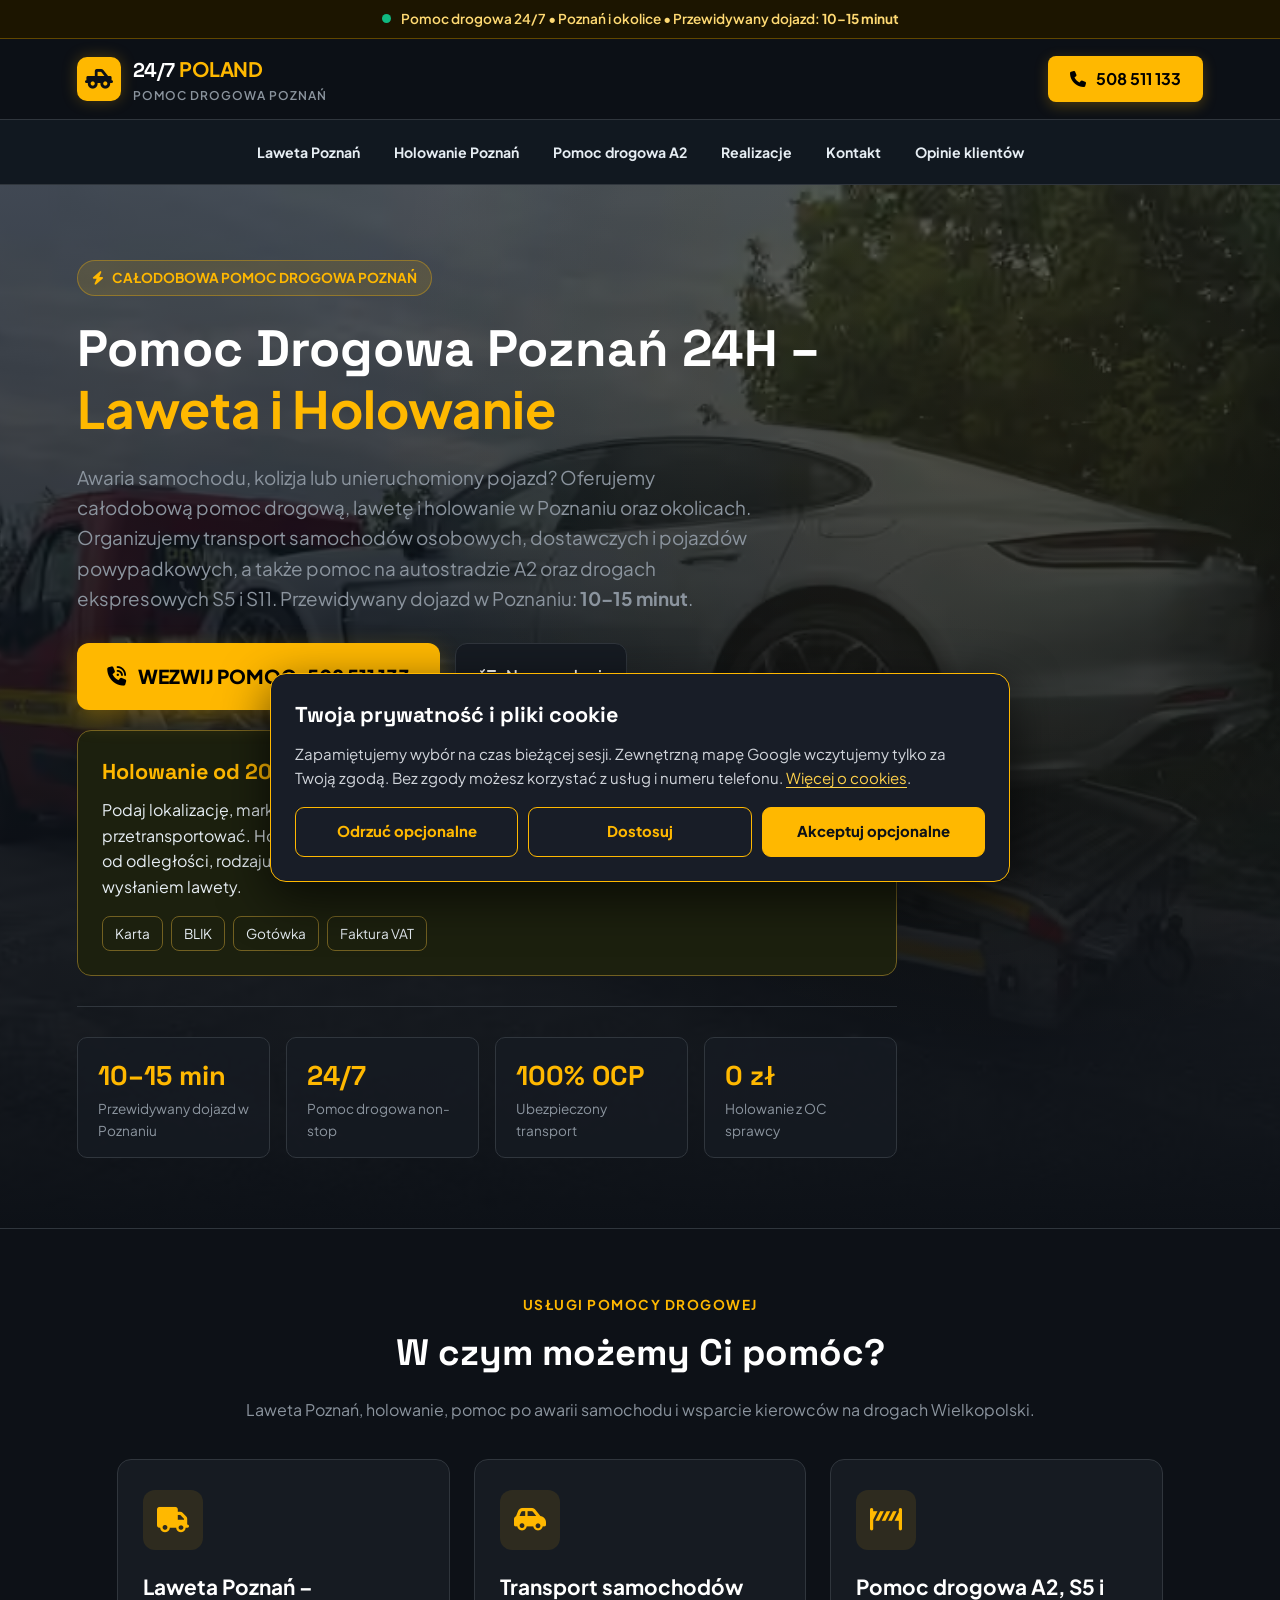
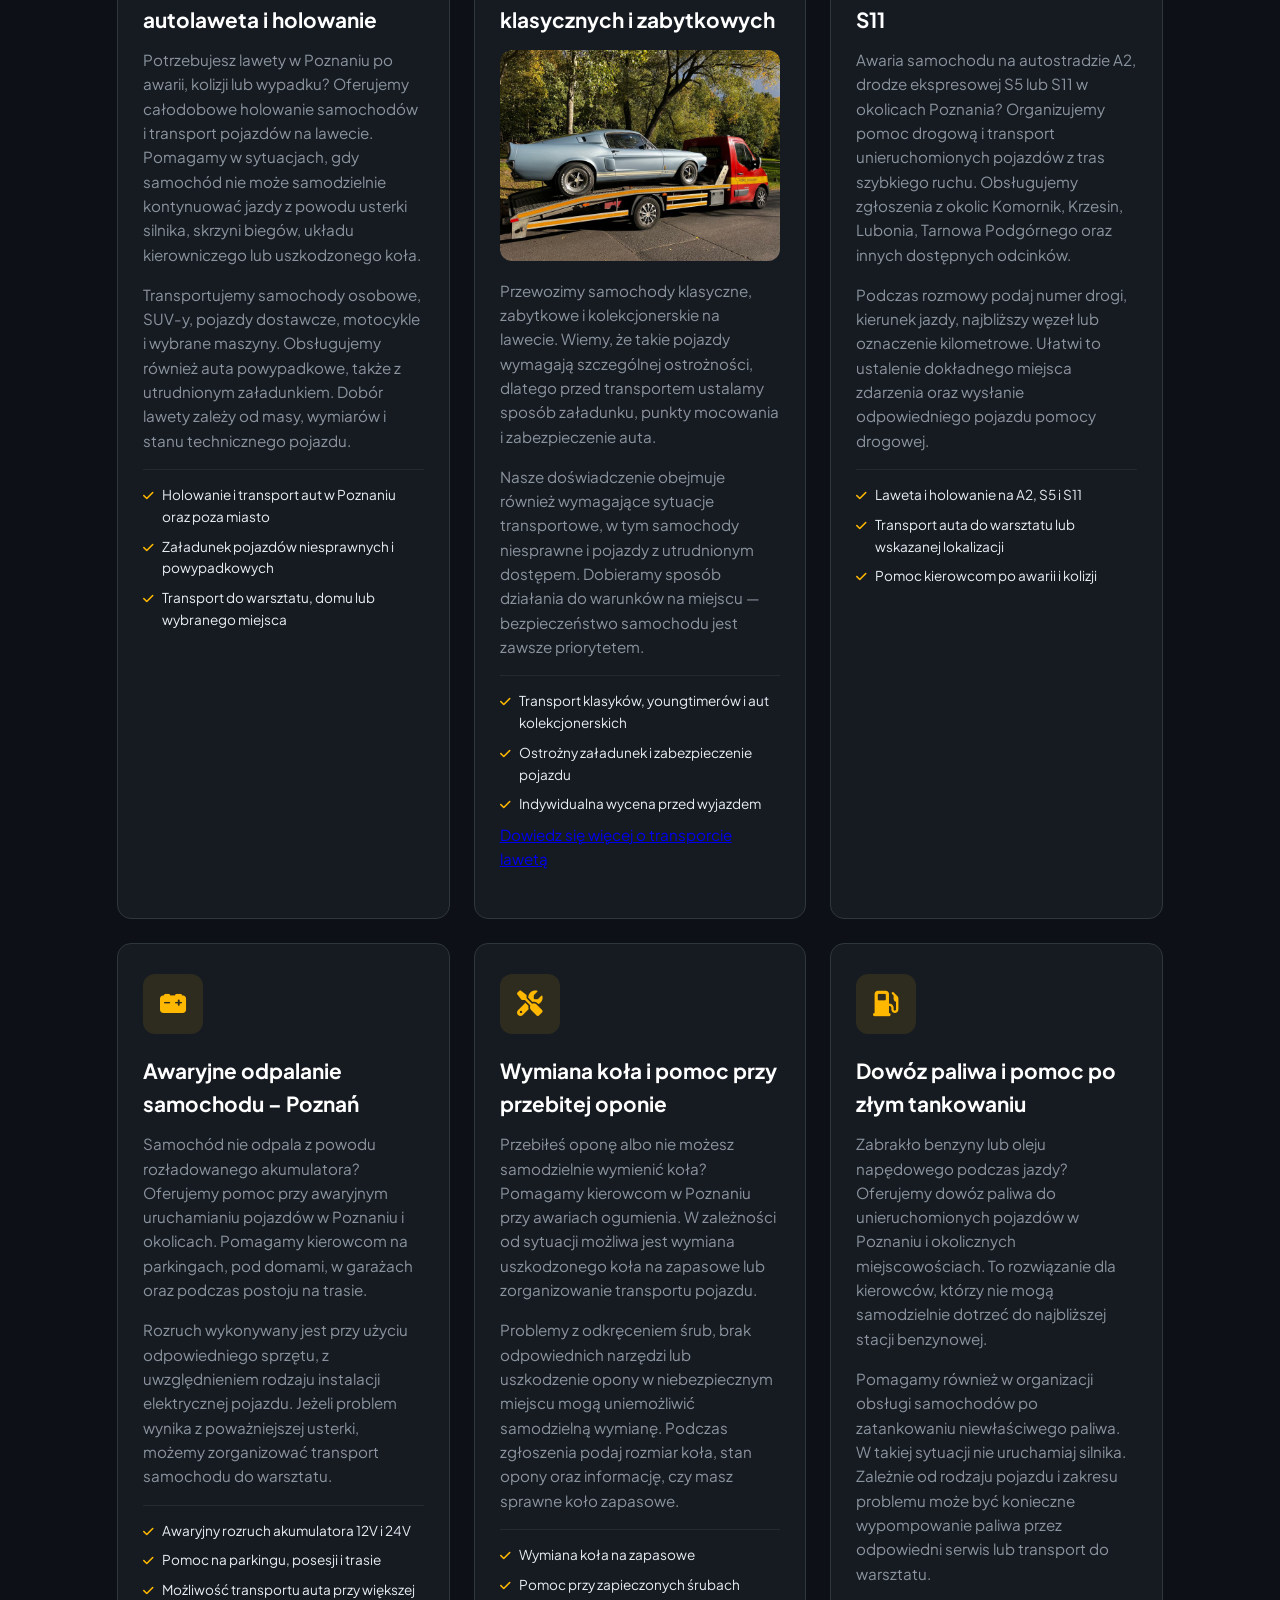
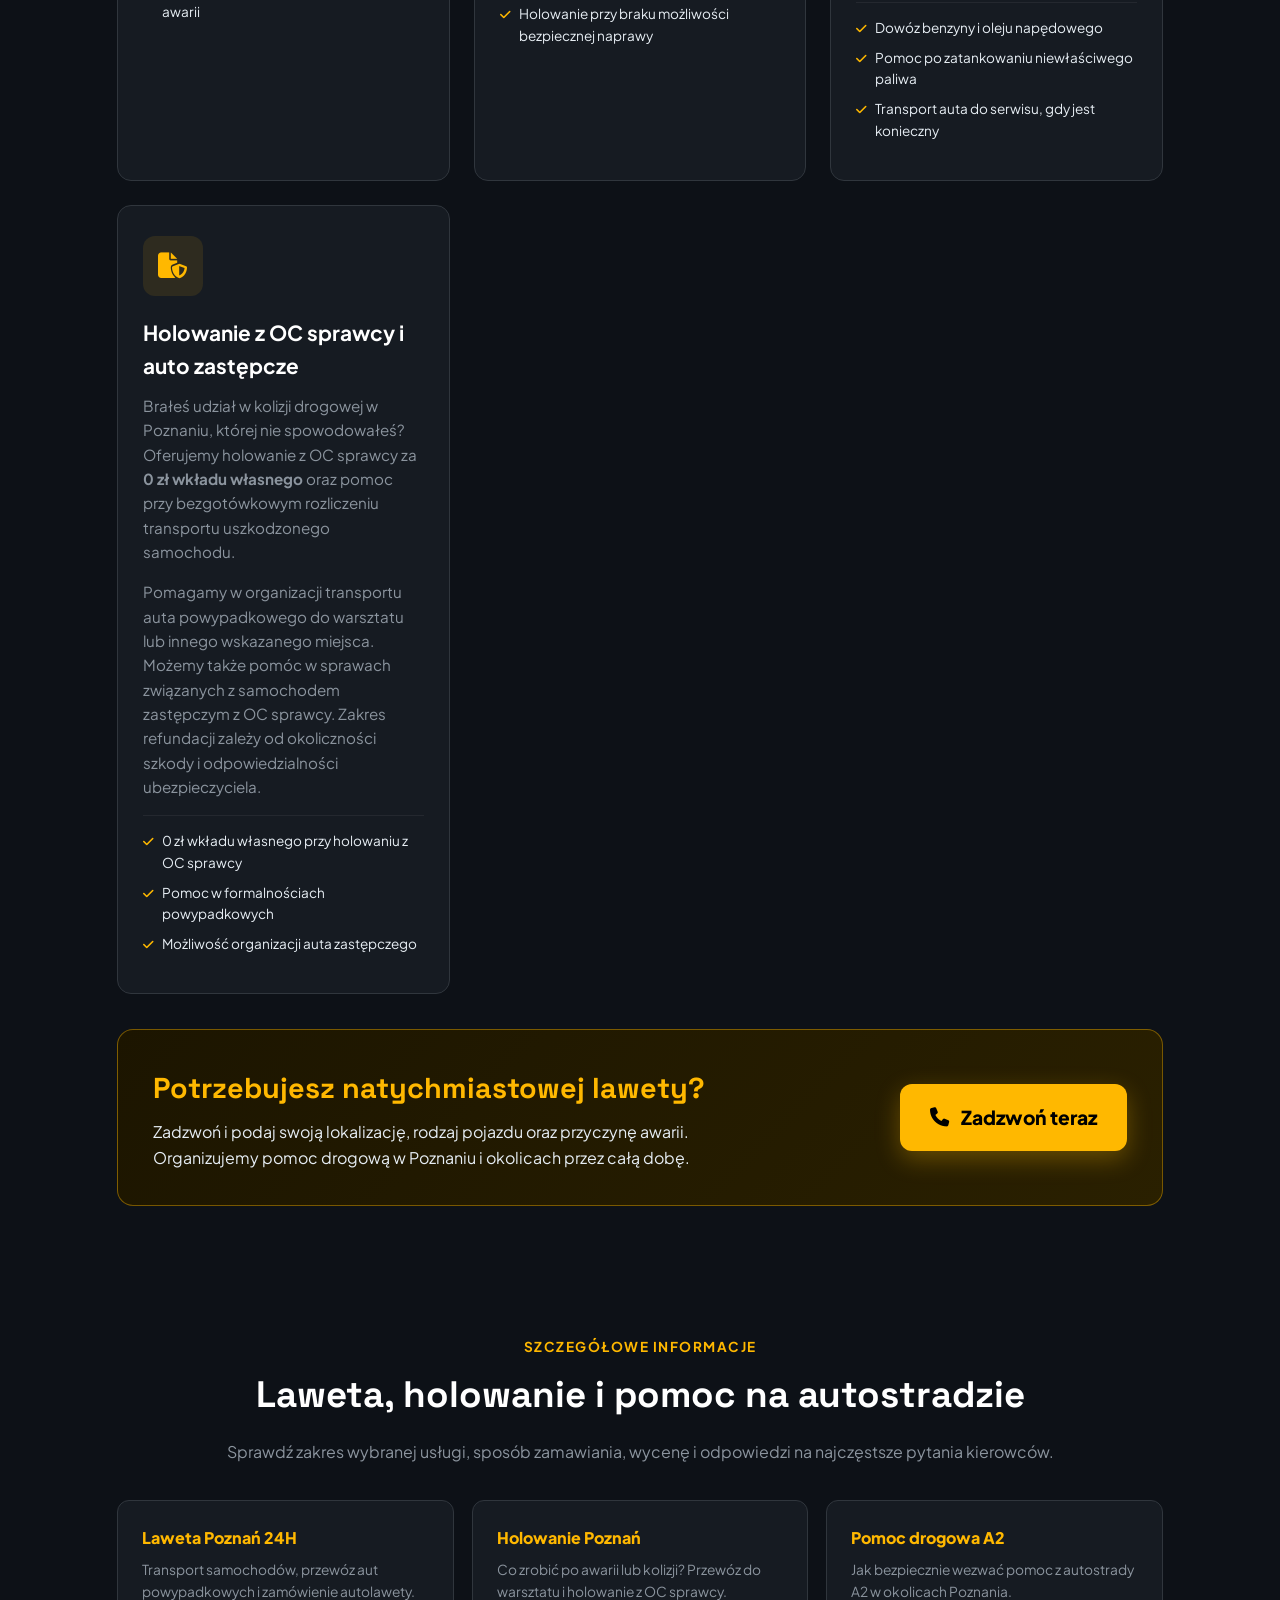
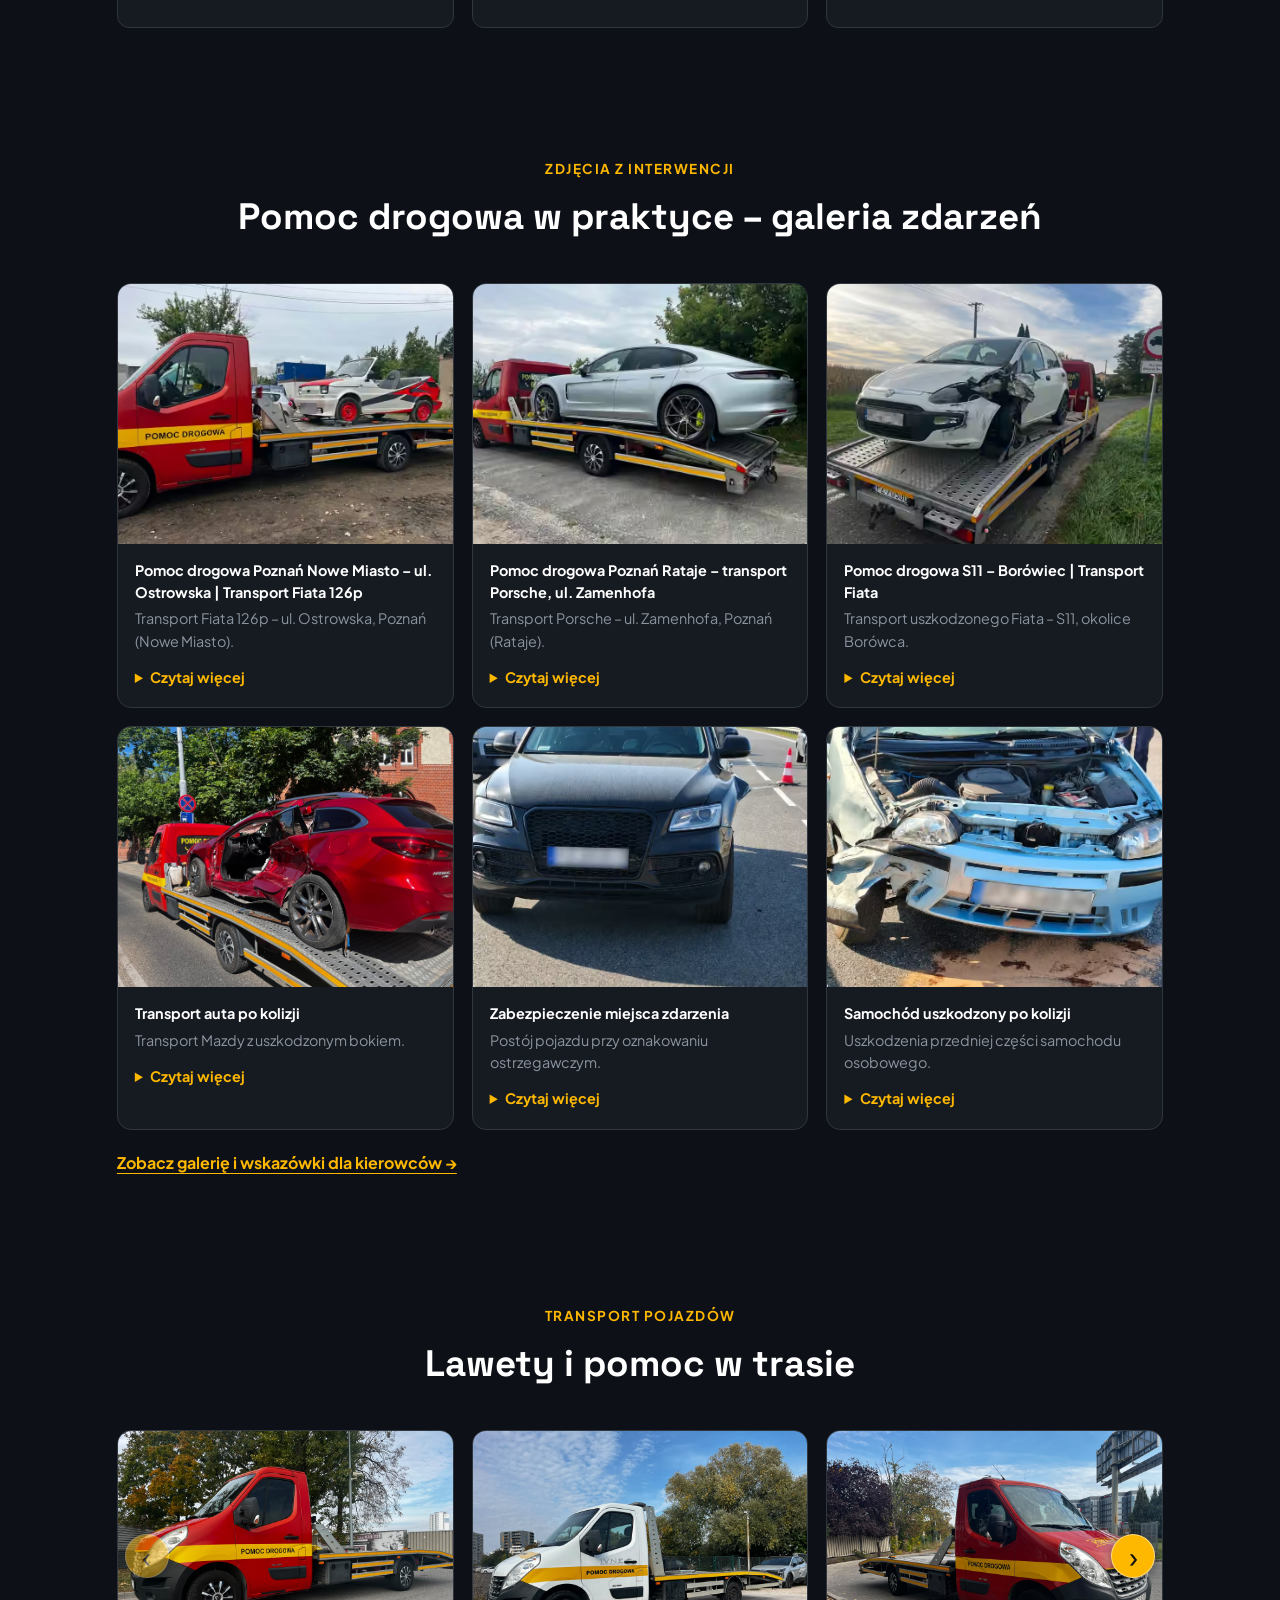
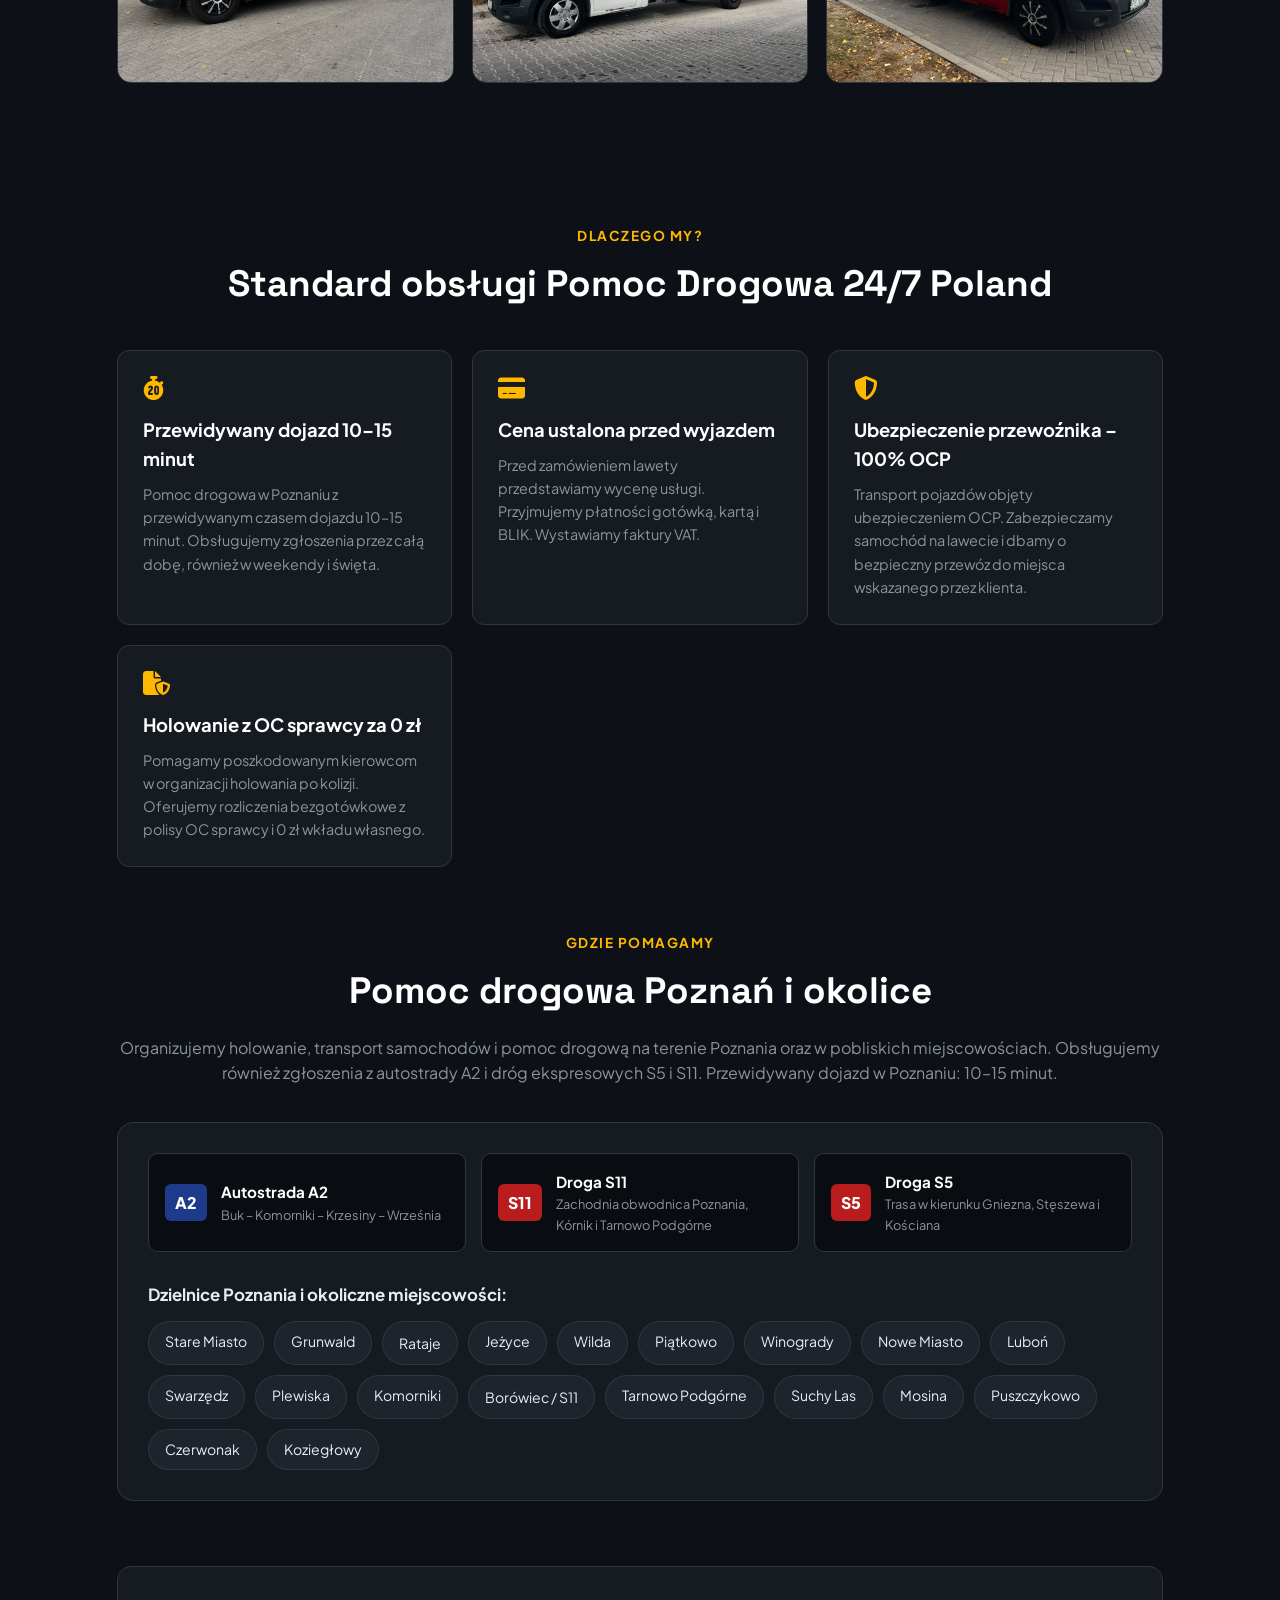
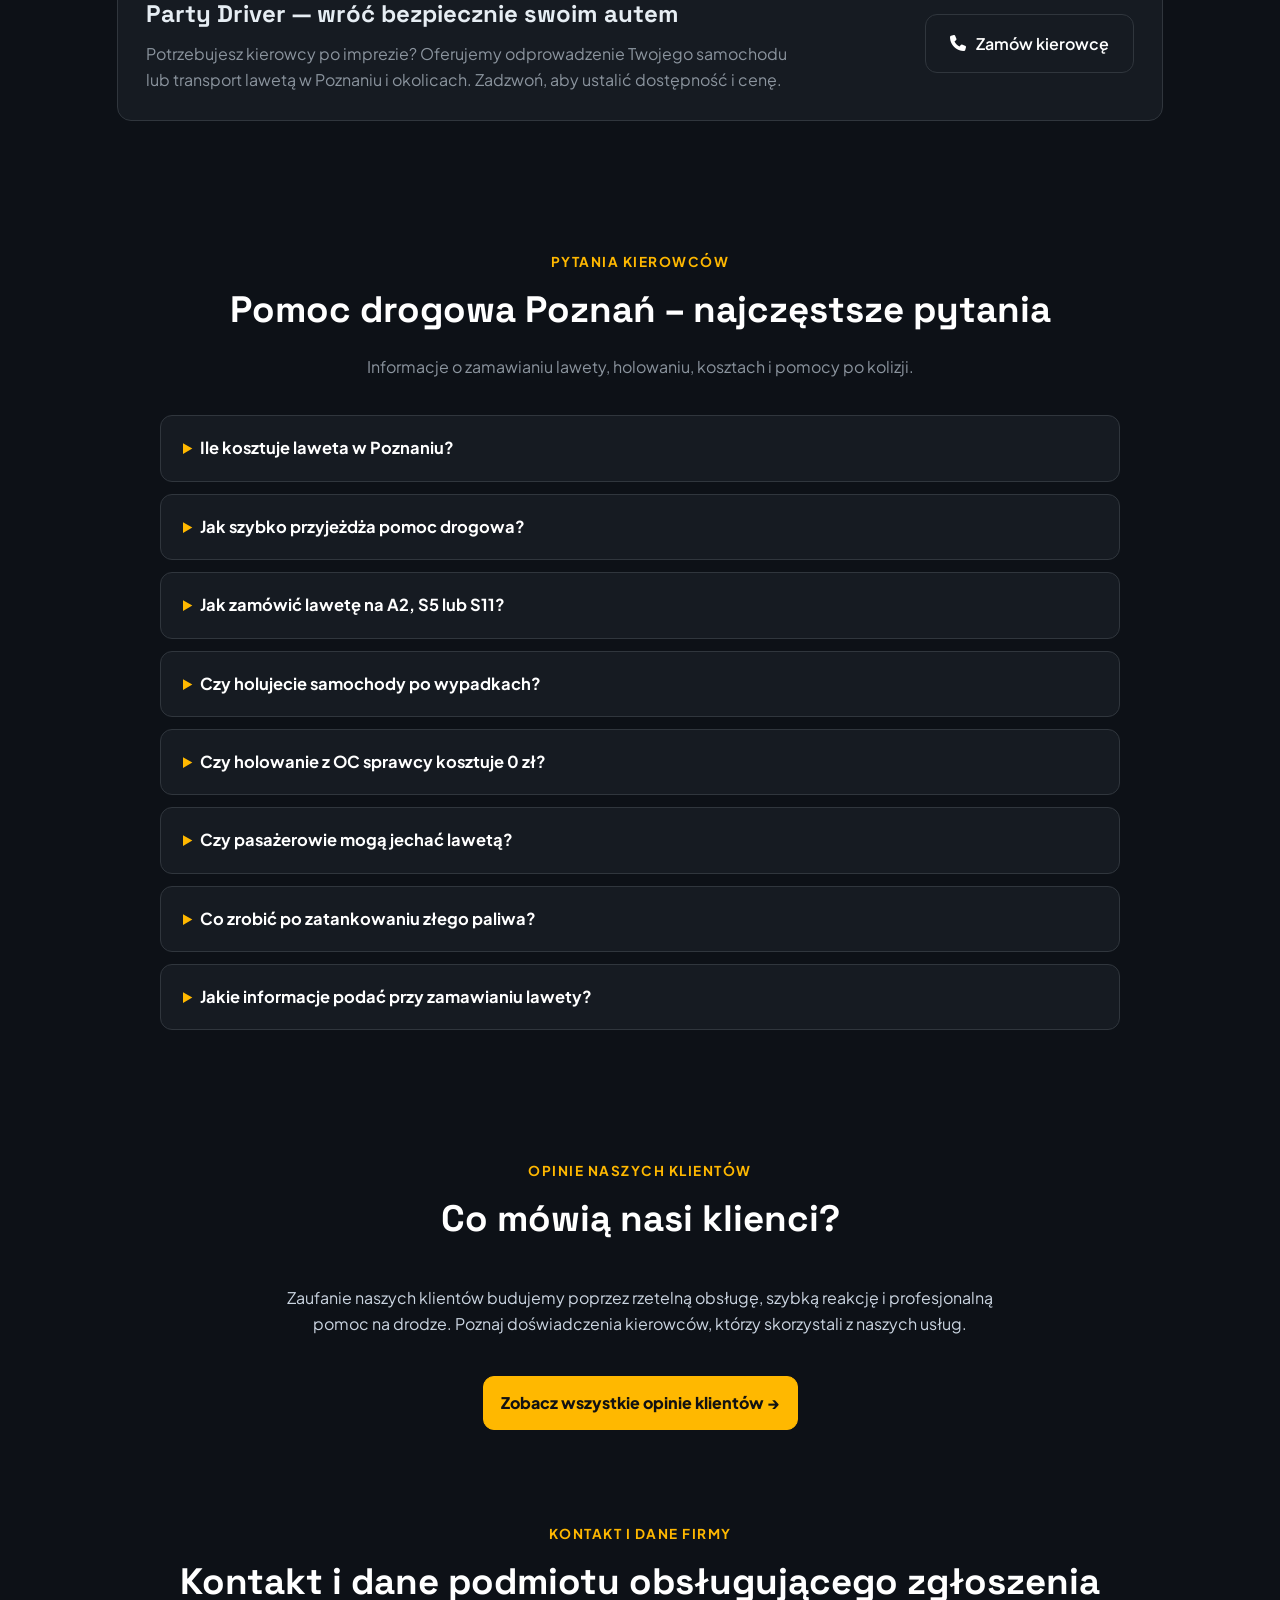
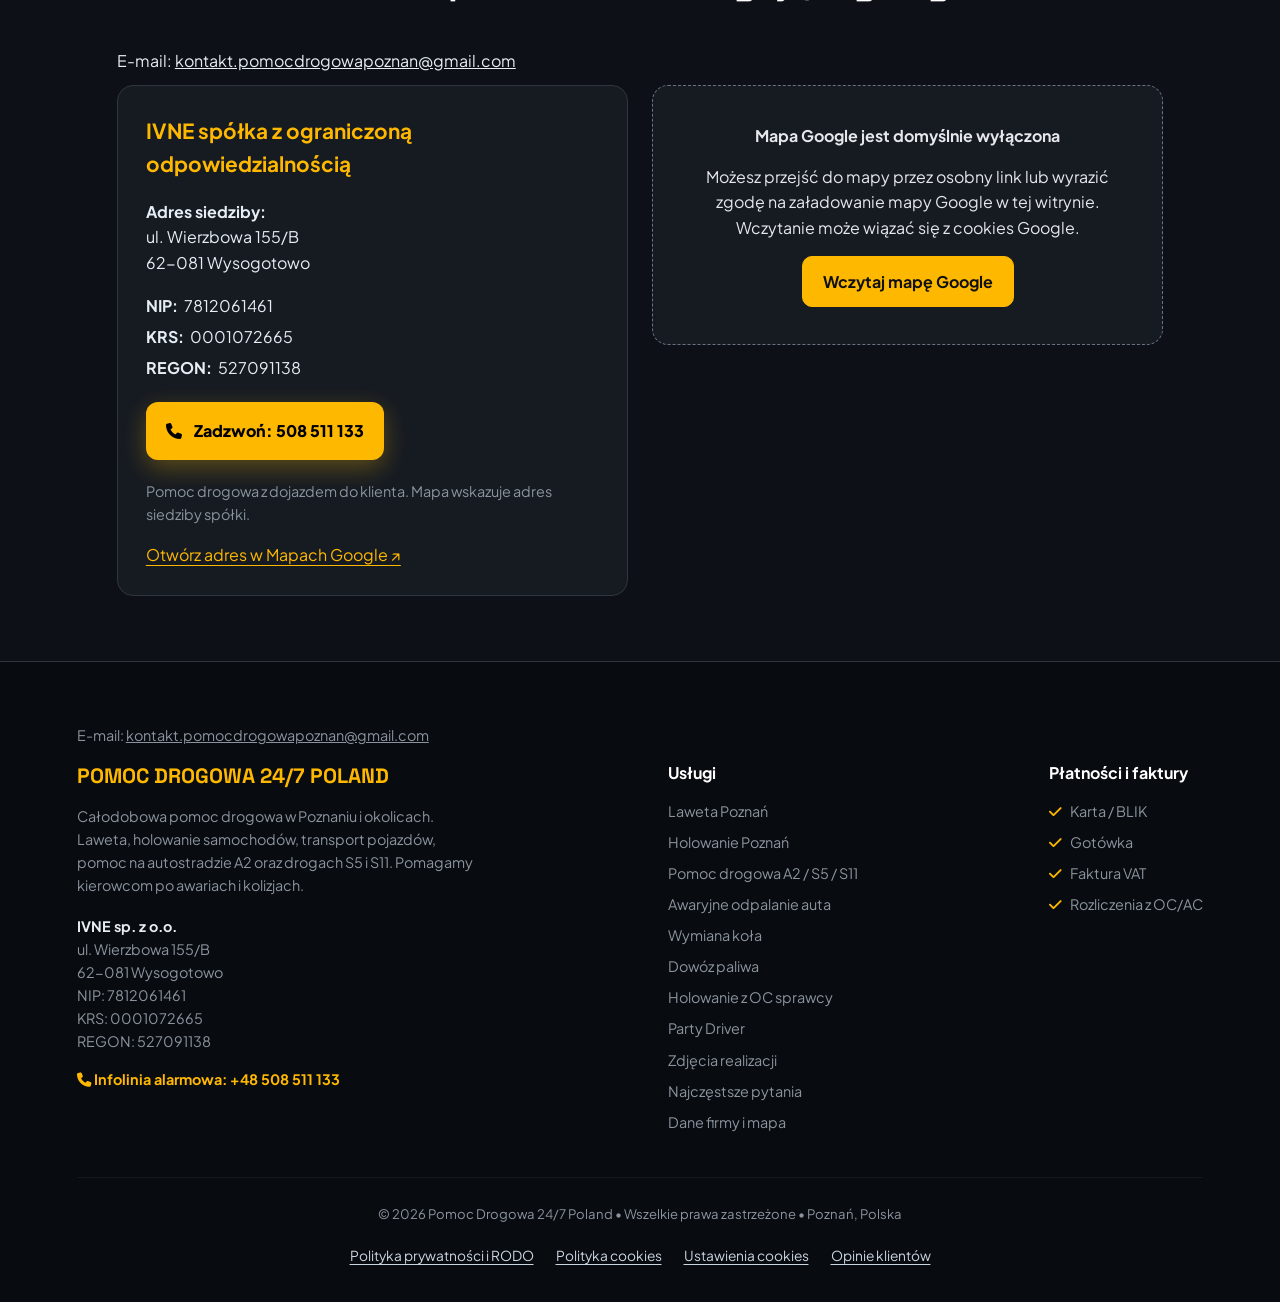
==== commit 5711b155: "Dodaj adres e-mail kontaktowy" ====
--- a/index.html
+++ b/index.html
@@ -1764,7 +1764,7 @@
                 <h2>Kontakt i dane podmiotu obsługującego zgłoszenia</h2>
             </div>
 
-            <div class="company-grid">
+            <p style="margin:12px 0;overflow-wrap:anywhere">E-mail: <a href="mailto:kontakt.pomocdrogowapoznan@gmail.com" style="color:inherit;text-decoration:underline">kontakt.pomocdrogowapoznan@gmail.com</a></p><div class="company-grid">
 
                 <div class="company-card">
                     <h3>IVNE spółka z ograniczoną odpowiedzialnością</h3>
@@ -1831,7 +1831,7 @@
     </main>
 
     <!-- STOPKA -->
-    <footer>
+    <footer><p style="margin:12px 0;overflow-wrap:anywhere">E-mail: <a href="mailto:kontakt.pomocdrogowapoznan@gmail.com" style="color:inherit;text-decoration:underline">kontakt.pomocdrogowapoznan@gmail.com</a></p>
         <div class="footer-content">
 
             <div class="footer-brand">
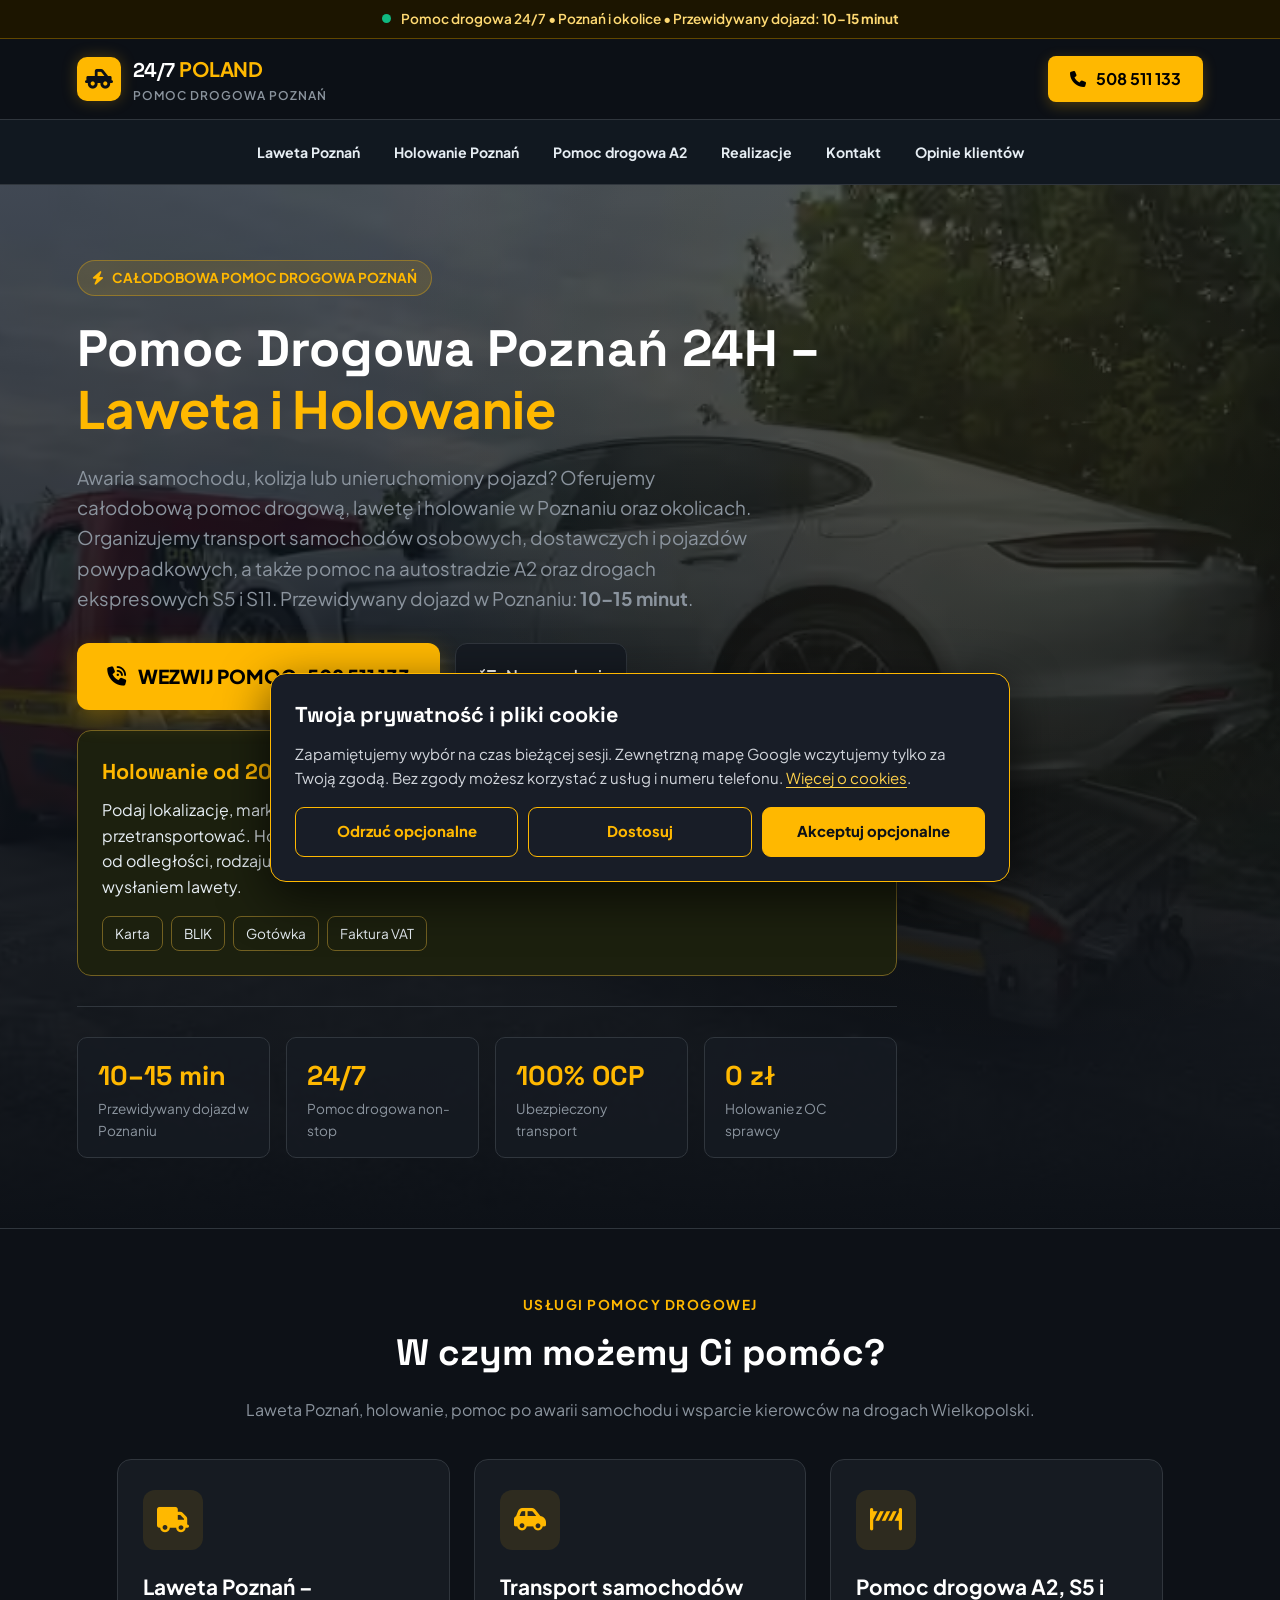
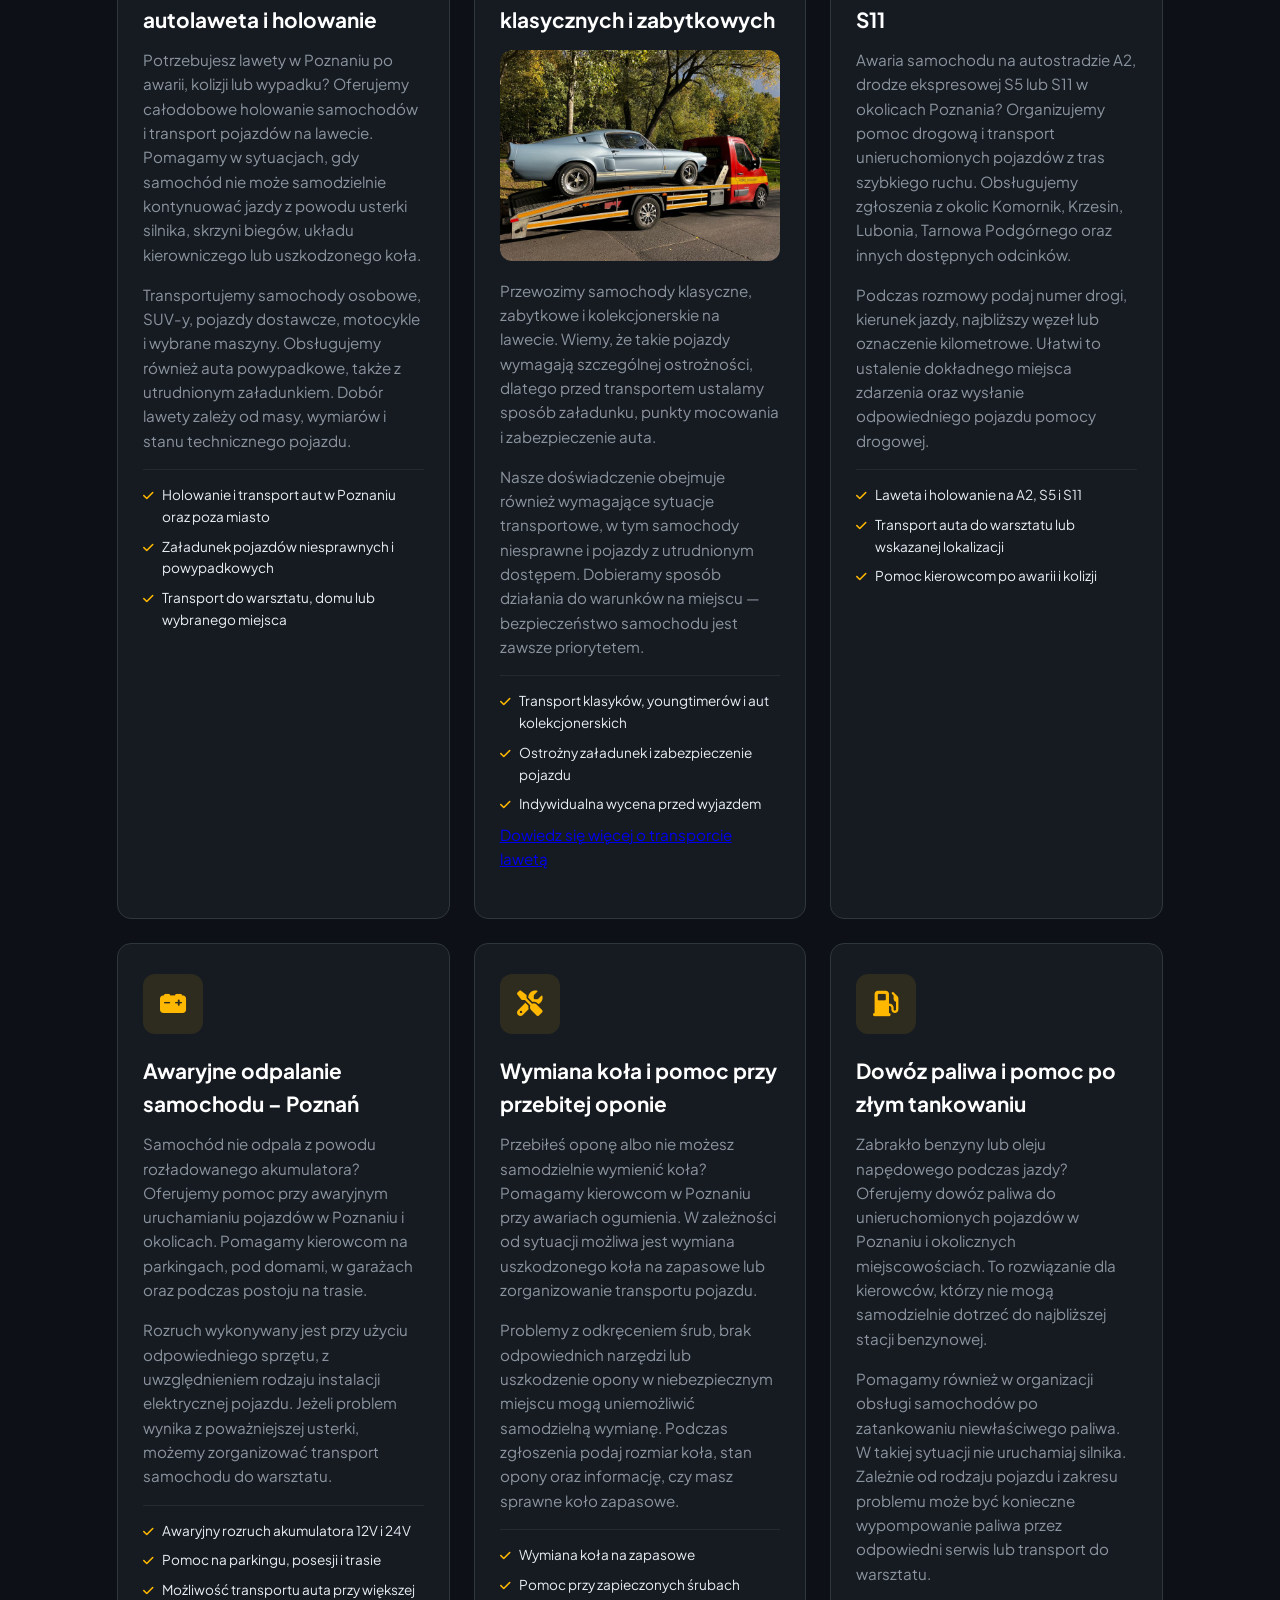
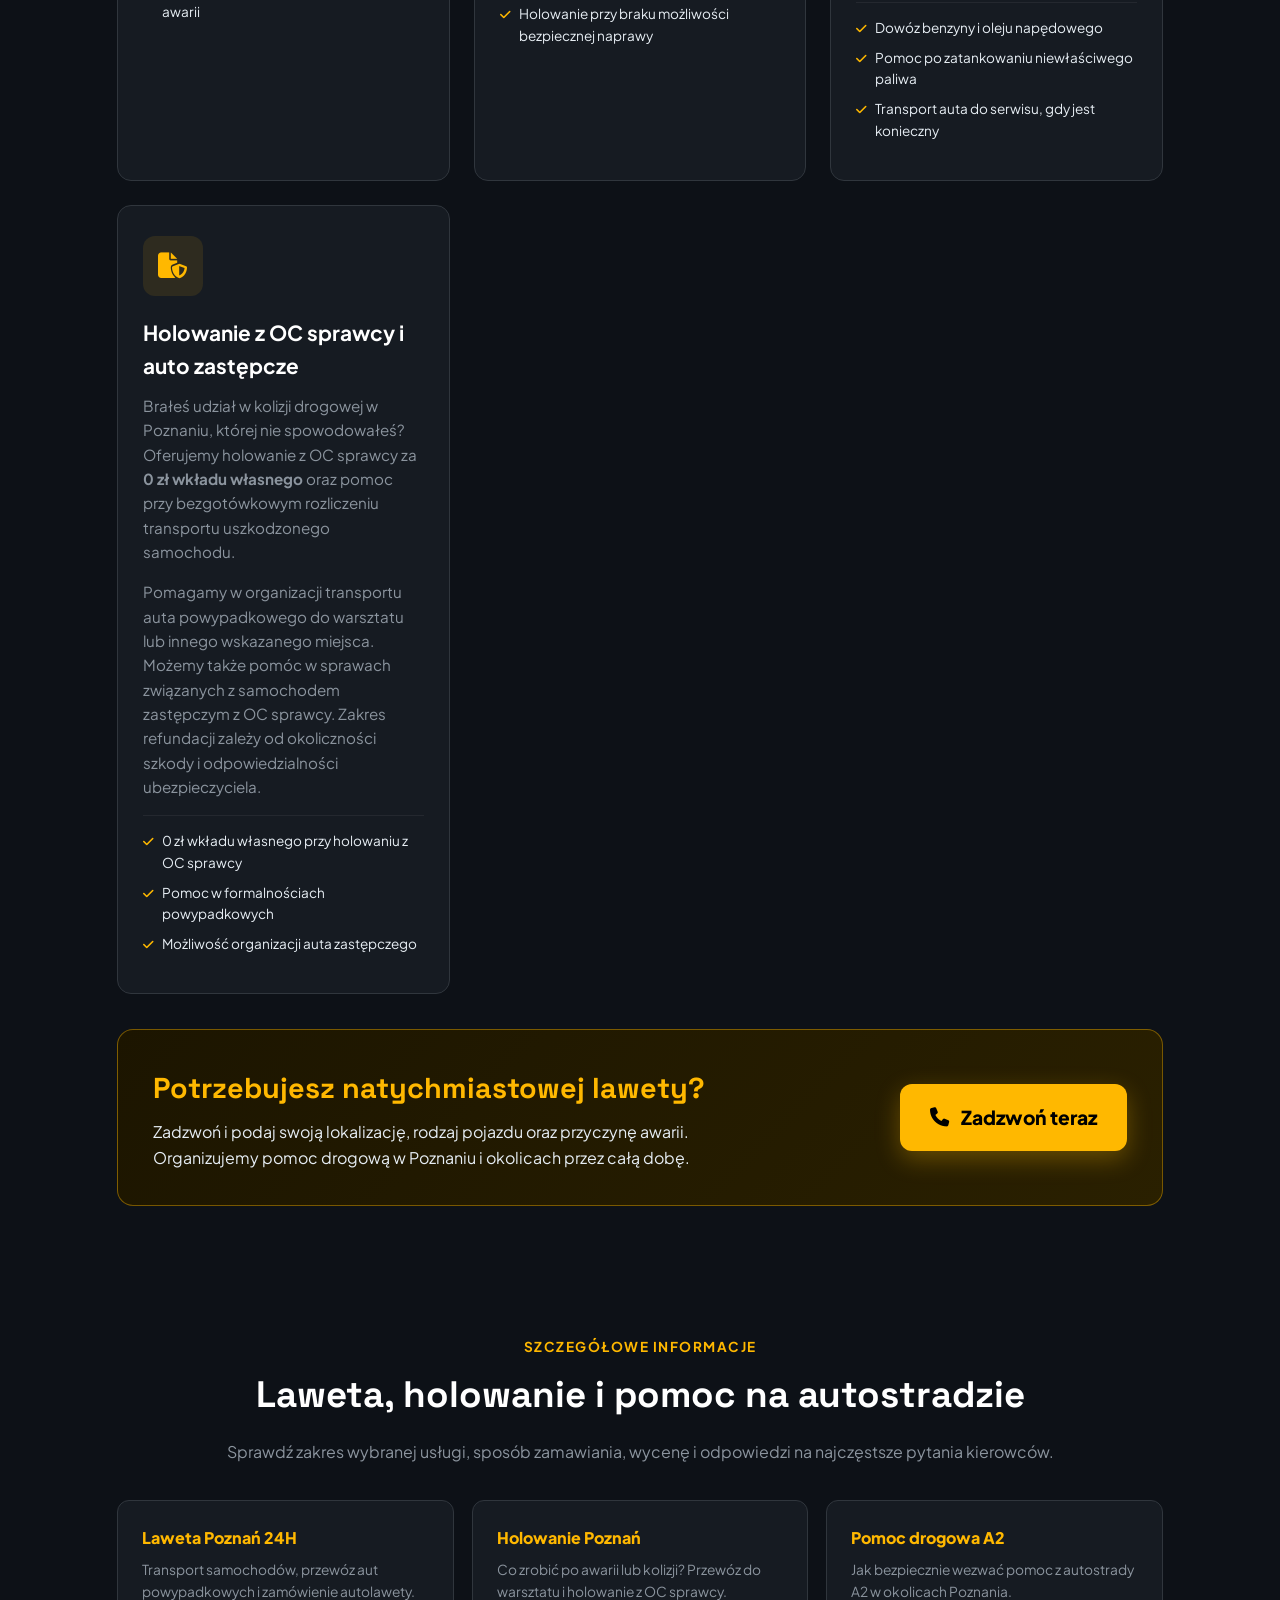
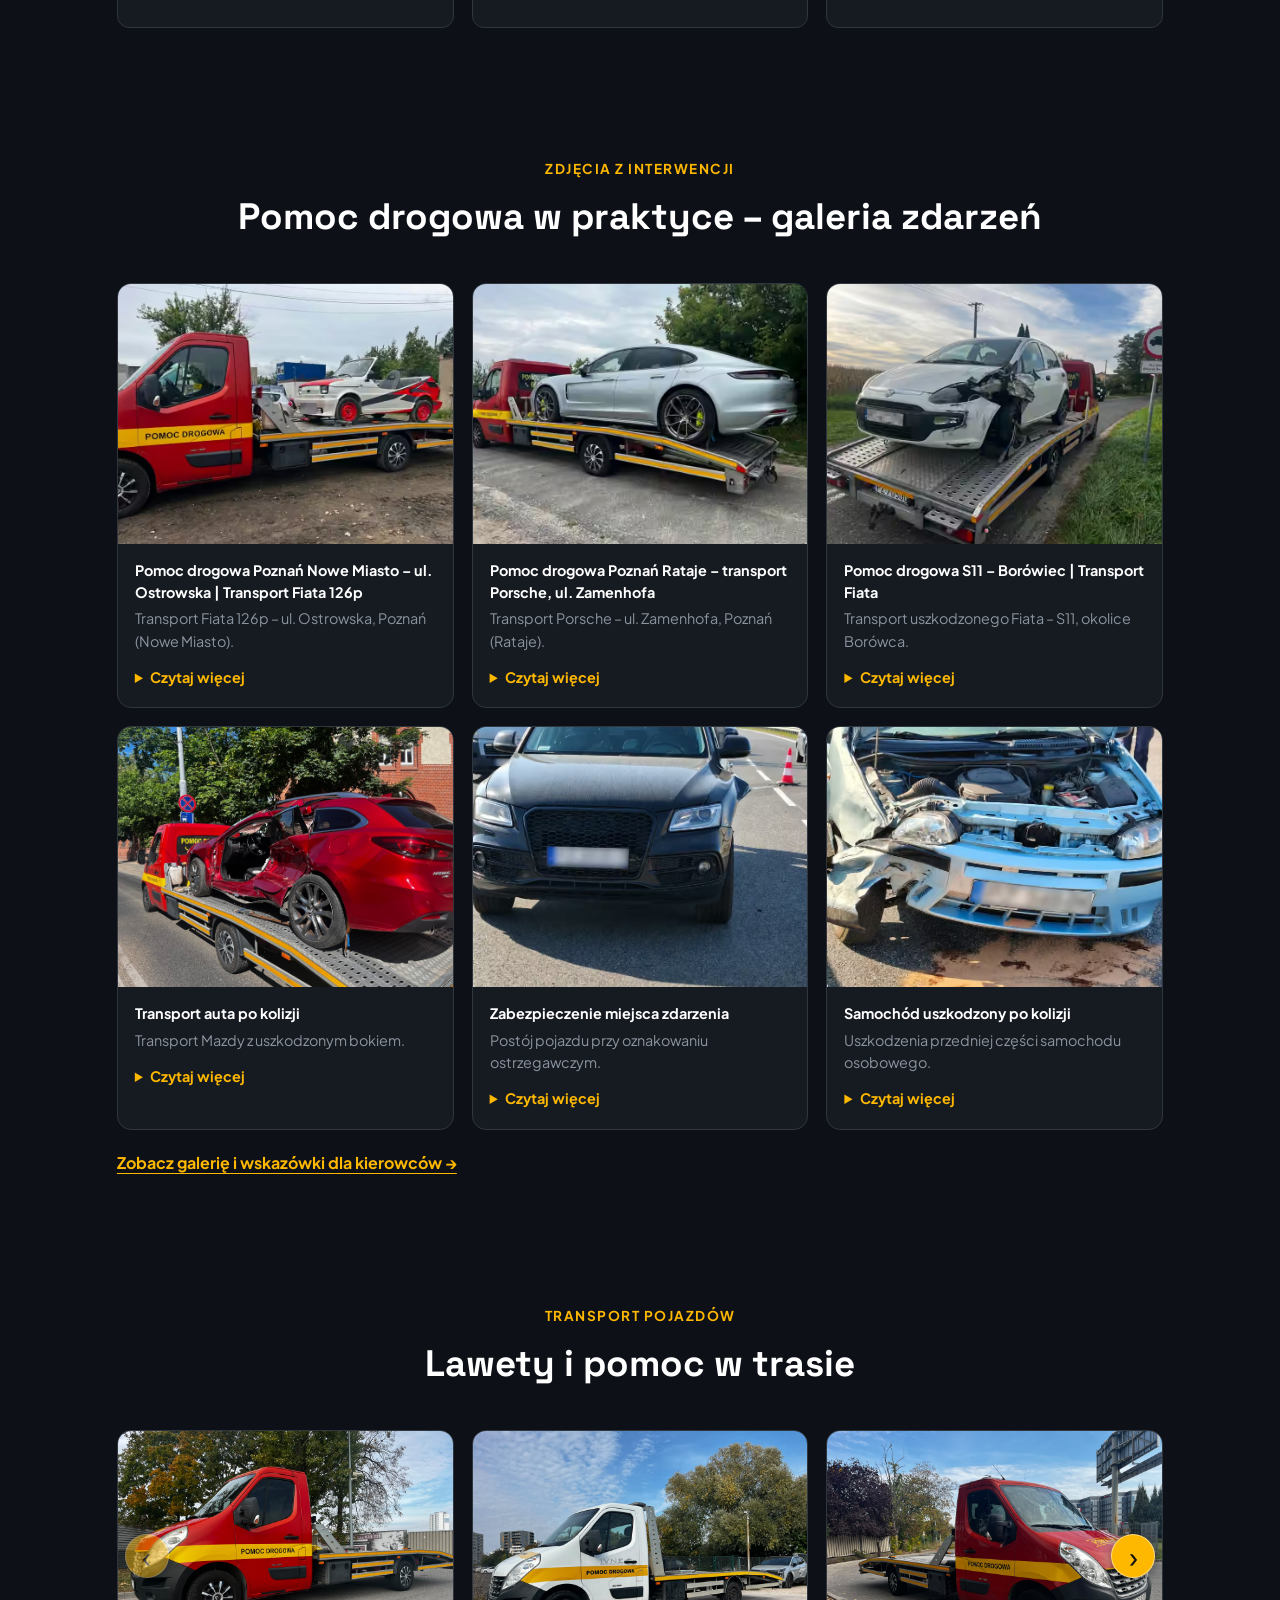
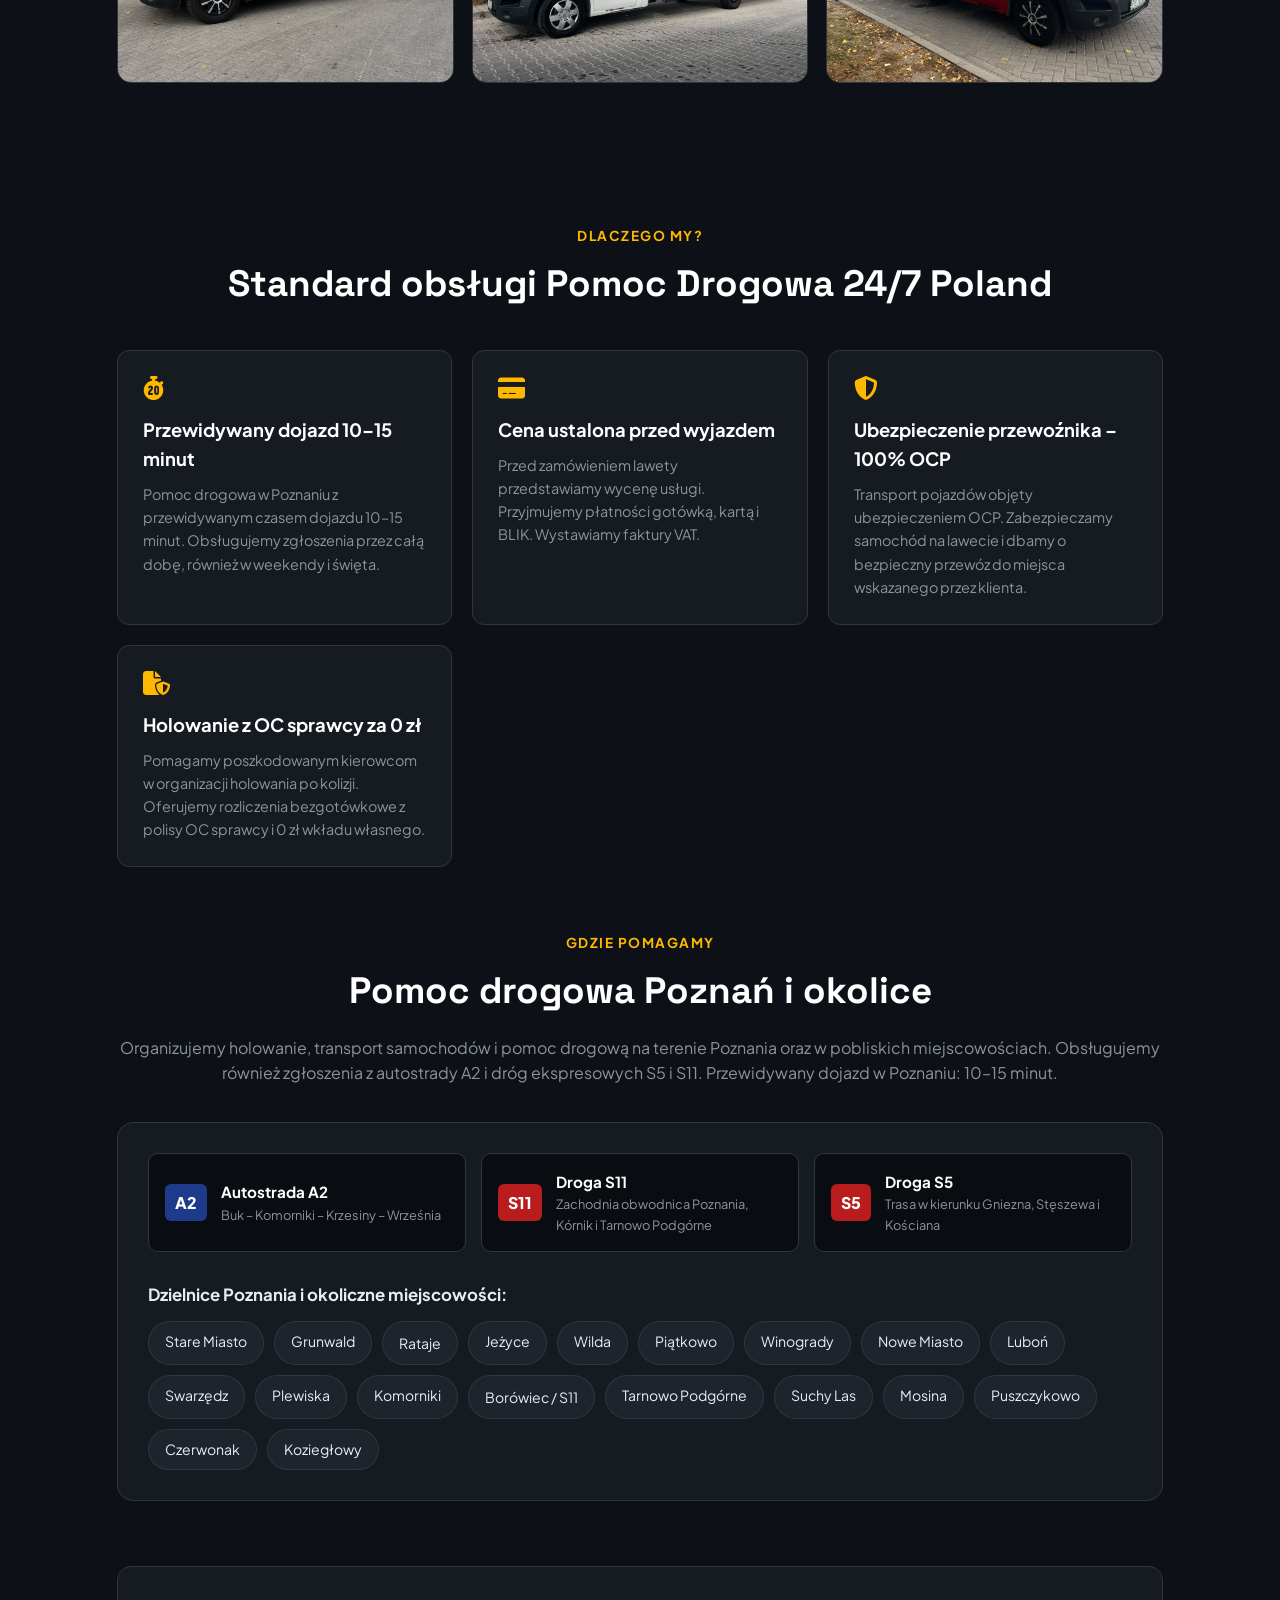
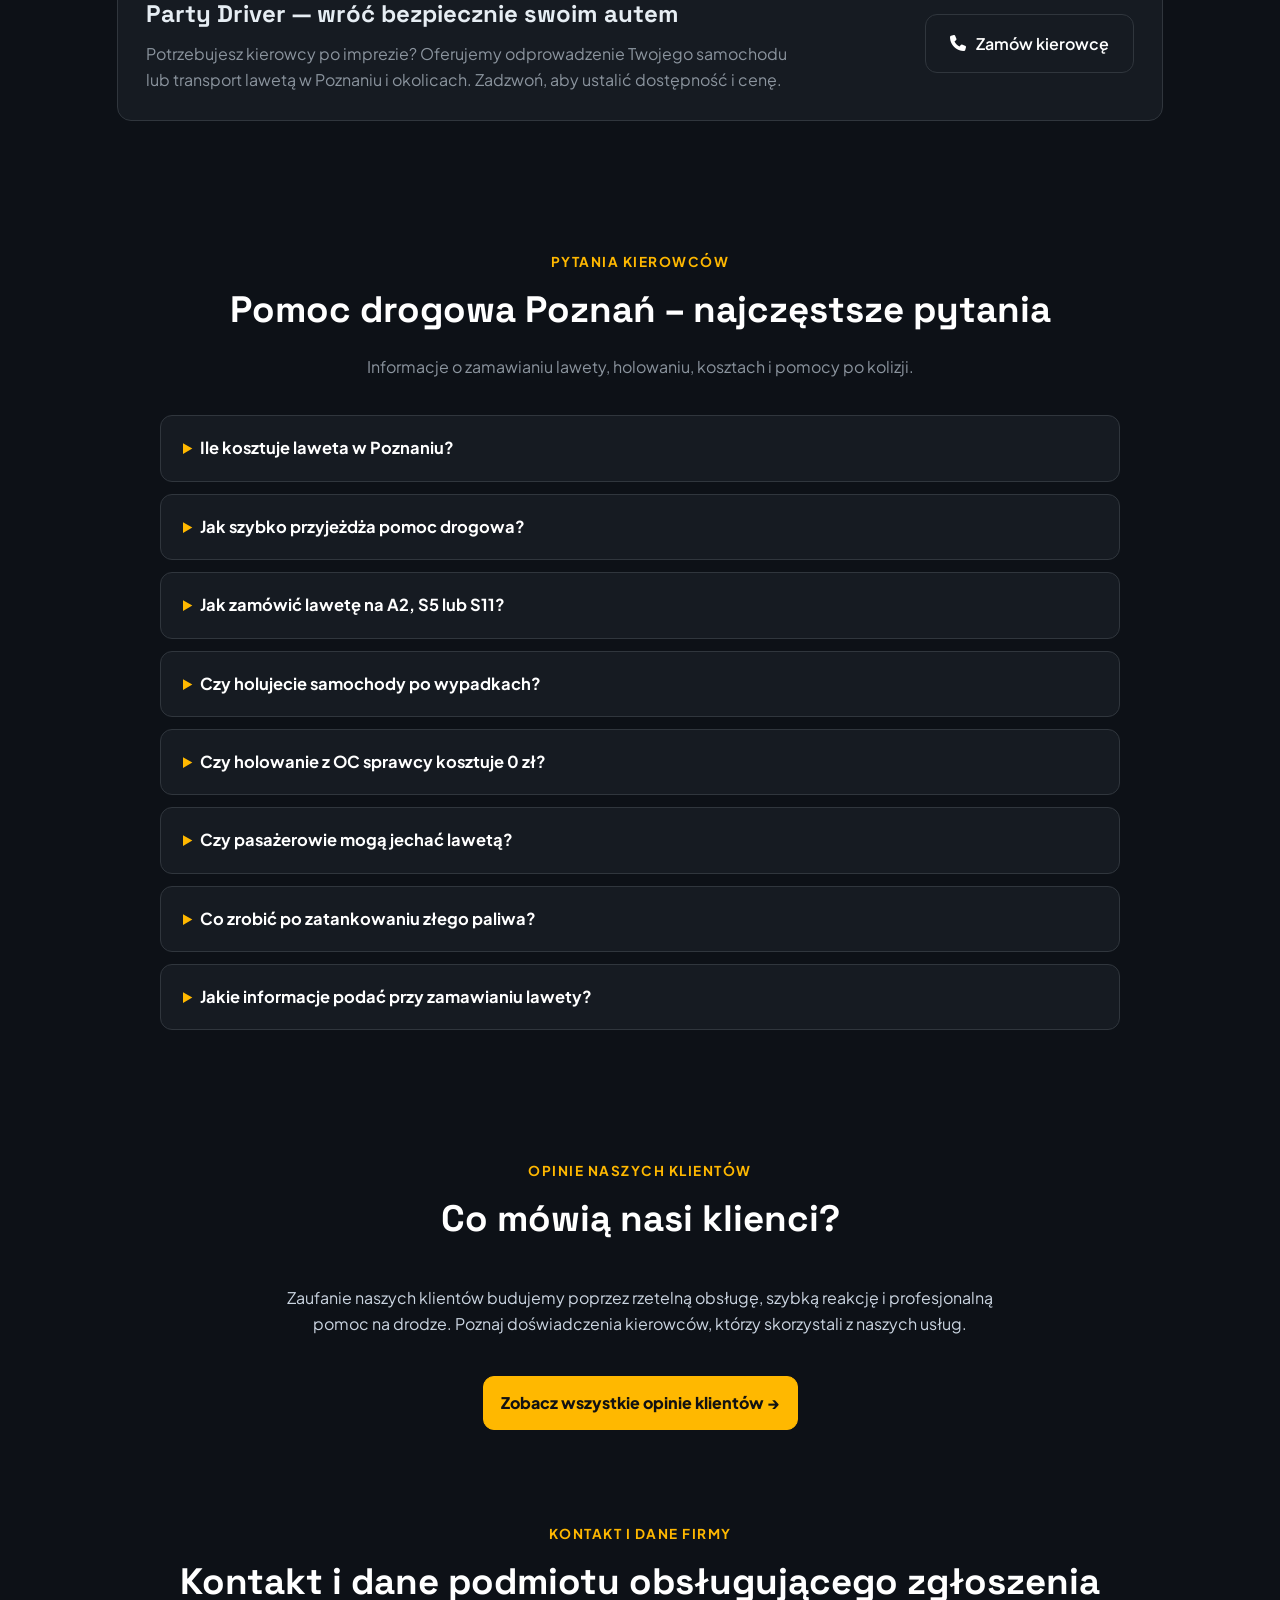
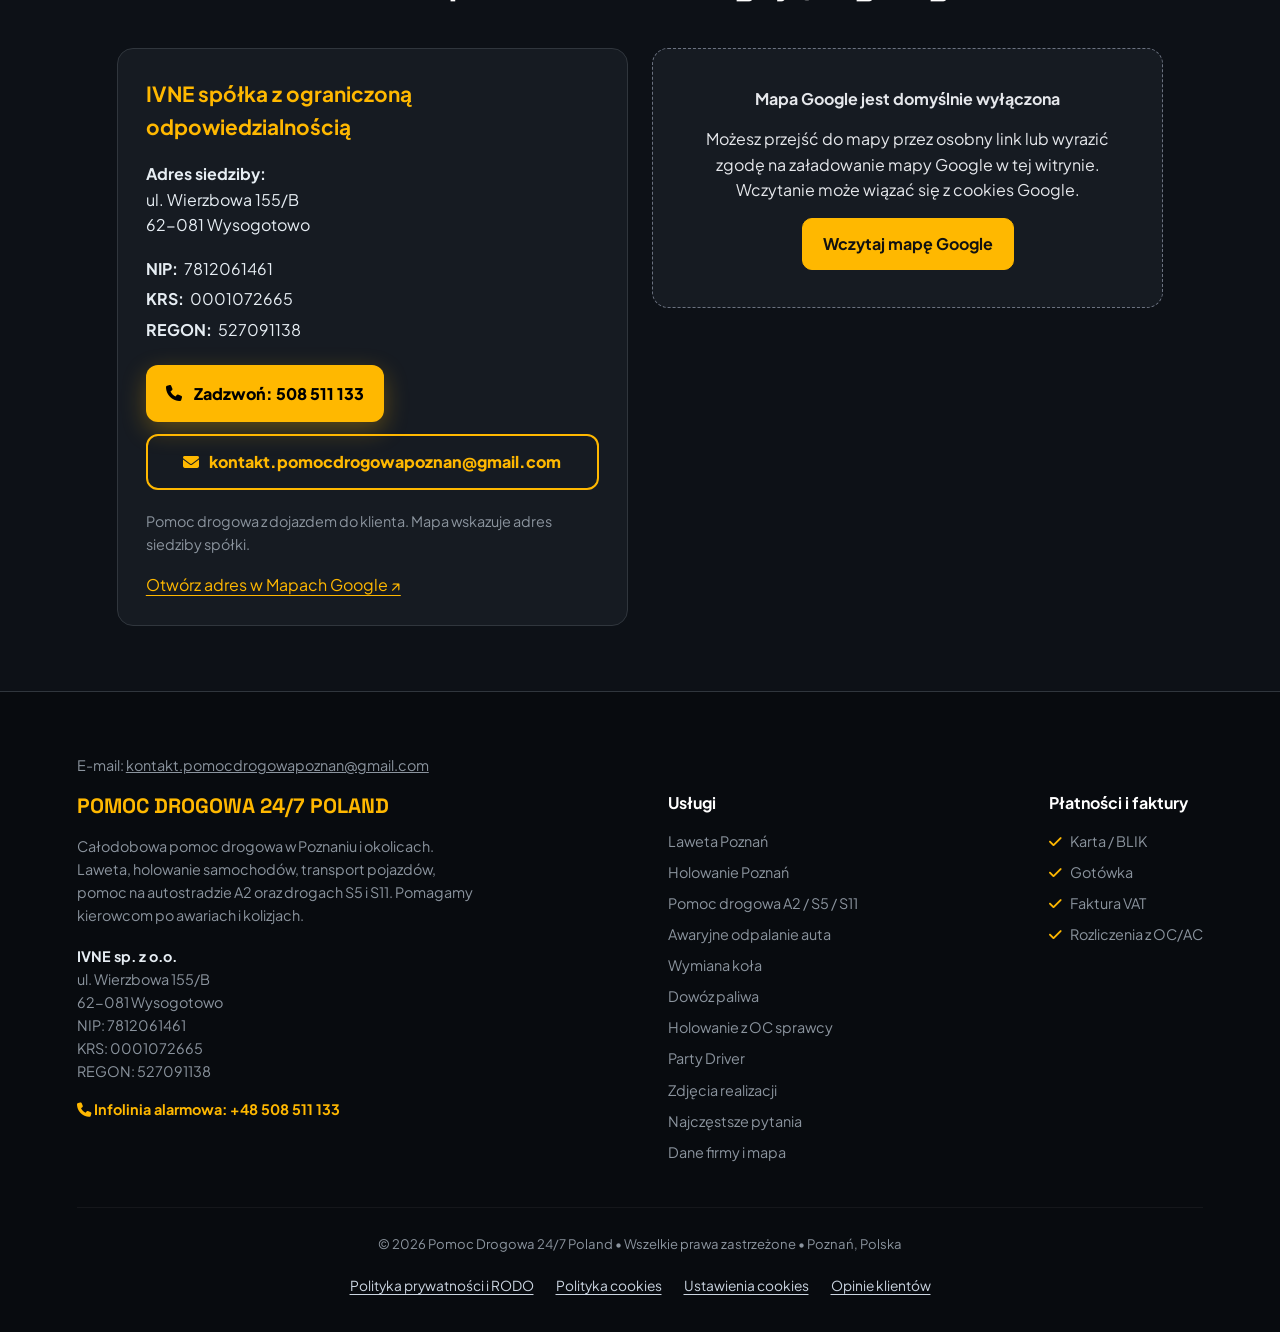
==== commit 9f39068a: "Umieść przycisk e-mail bezpośrednio pod przyciskiem telefonu w kontakcie" ====
--- a/index.html
+++ b/index.html
@@ -1764,7 +1764,7 @@
                 <h2>Kontakt i dane podmiotu obsługującego zgłoszenia</h2>
             </div>
 
-            <p style="margin:12px 0;overflow-wrap:anywhere">E-mail: <a href="mailto:kontakt.pomocdrogowapoznan@gmail.com" style="color:inherit;text-decoration:underline">kontakt.pomocdrogowapoznan@gmail.com</a></p><div class="company-grid">
+            <div class="company-grid">
 
                 <div class="company-card">
                     <h3>IVNE spółka z ograniczoną odpowiedzialnością</h3>
@@ -1793,6 +1793,10 @@
                     <a href="tel:+48508511133" class="btn-main-call">
                         <i class="fa-solid fa-phone" aria-hidden="true"></i>
                         Zadzwoń: 508 511 133
+                    </a>
+                    <a href="mailto:kontakt.pomocdrogowapoznan@gmail.com" class="btn-main-call" style="display:flex;align-items:center;justify-content:center;gap:10px;margin-top:12px;background:transparent;color:#FFB800;border:2px solid #FFB800;box-shadow:none;text-align:center;overflow-wrap:anywhere;font-size:clamp(12px,1.4vw,16px);padding:13px 10px;">
+                        <i class="fa-solid fa-envelope" aria-hidden="true"></i>
+                        kontakt.pomocdrogowapoznan@gmail.com
                     </a>
 
                     <p class="map-note">
